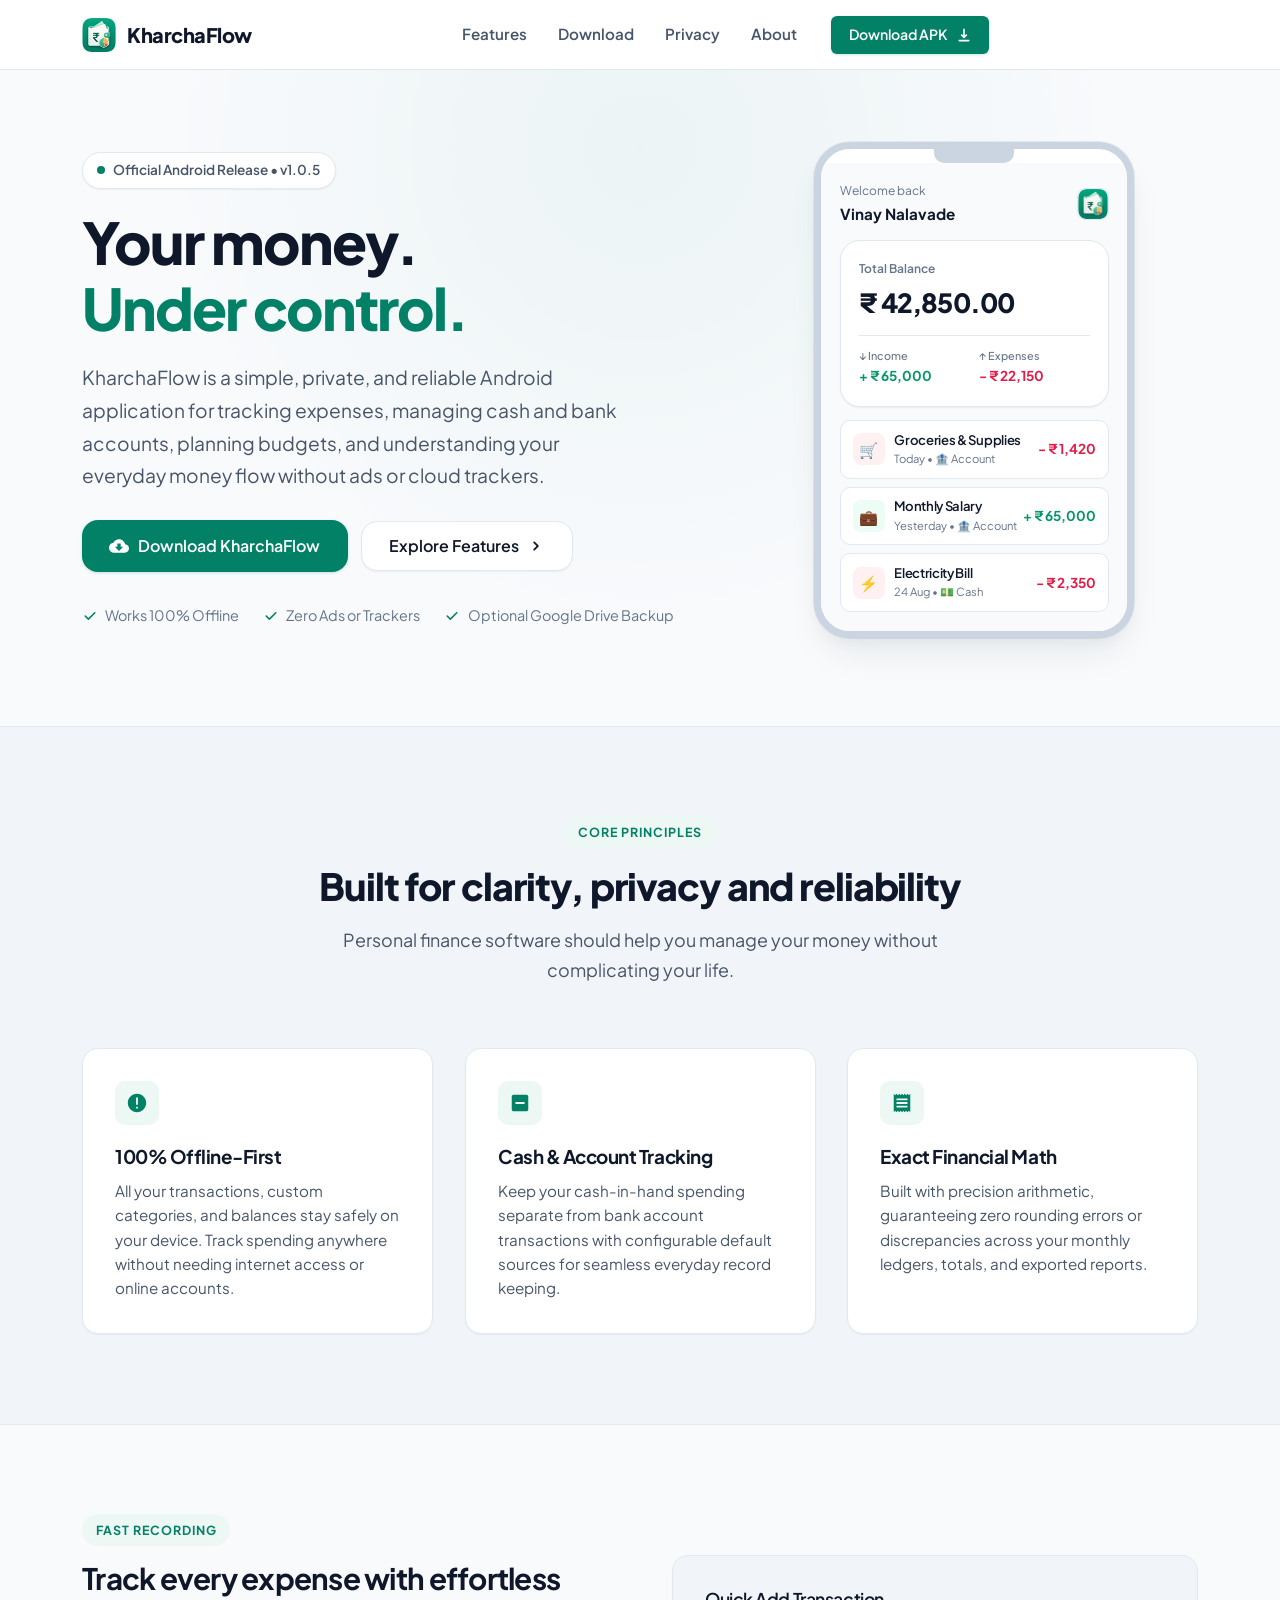
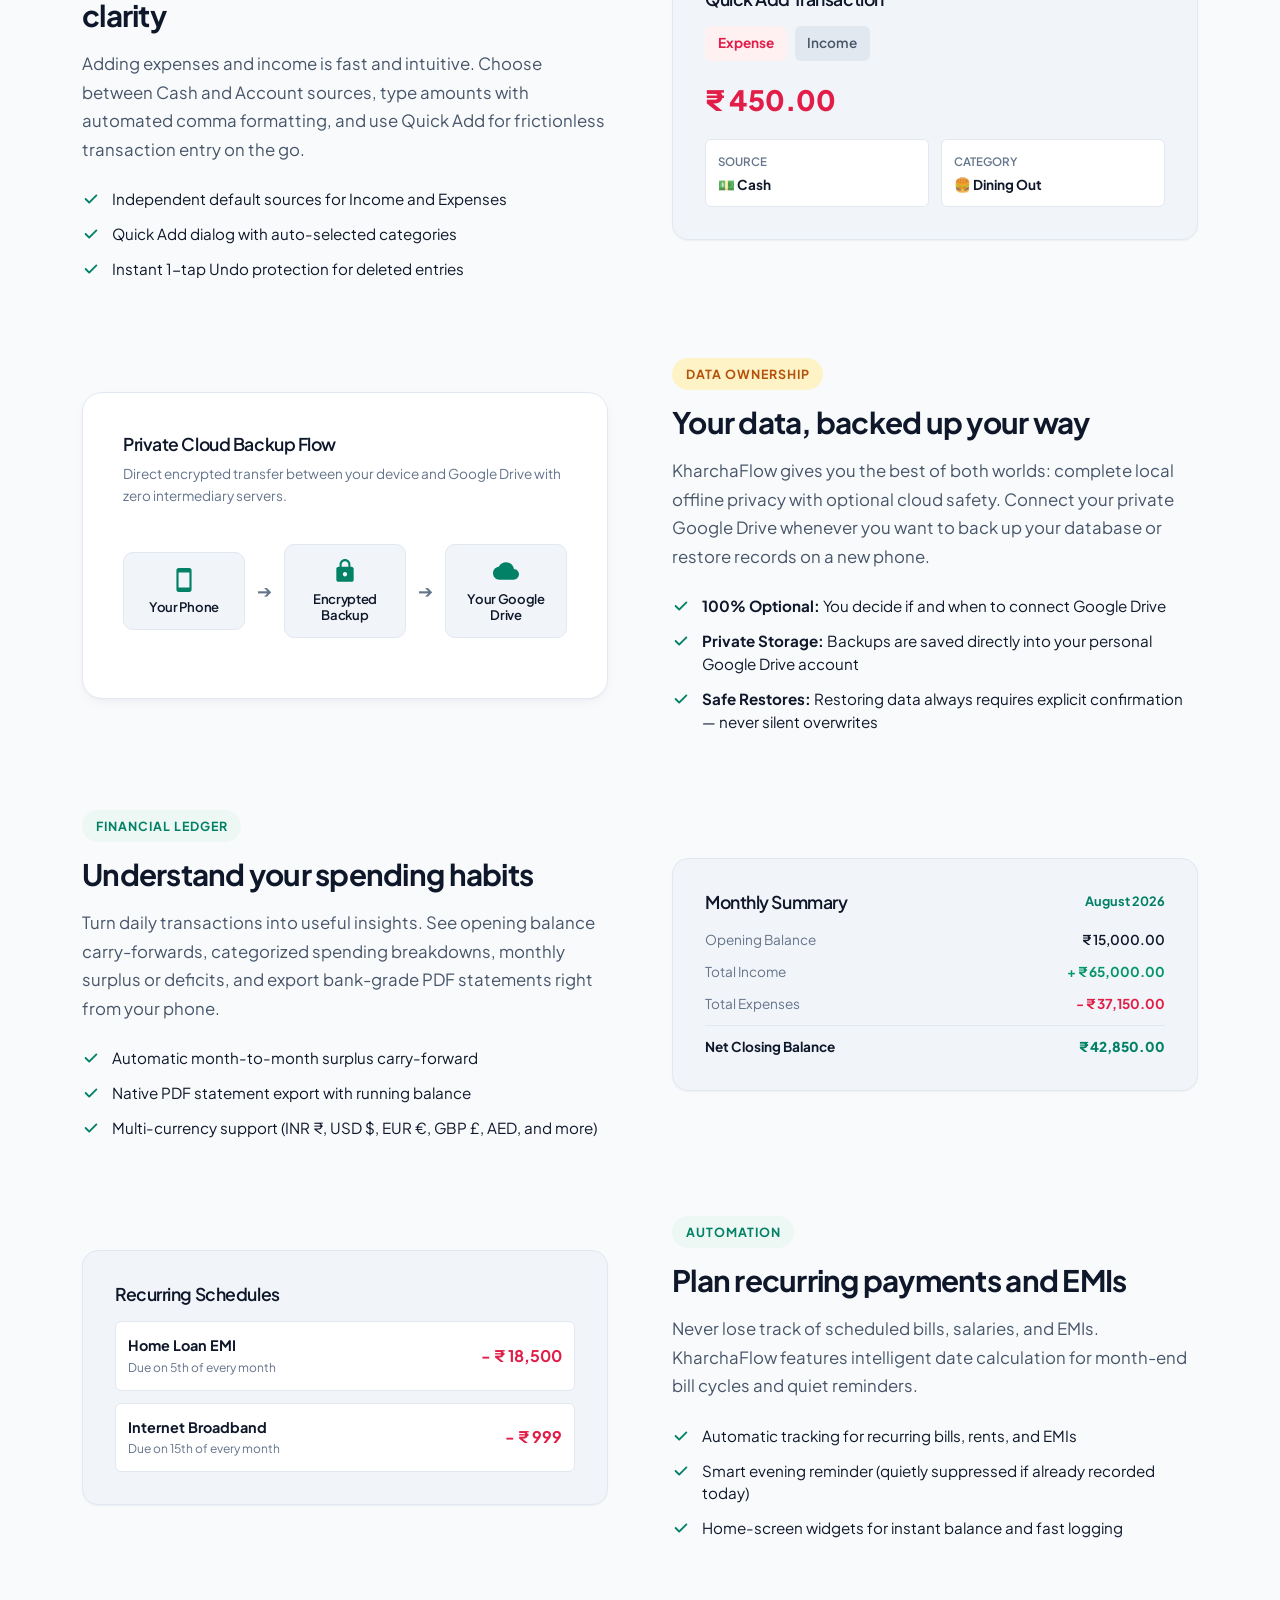
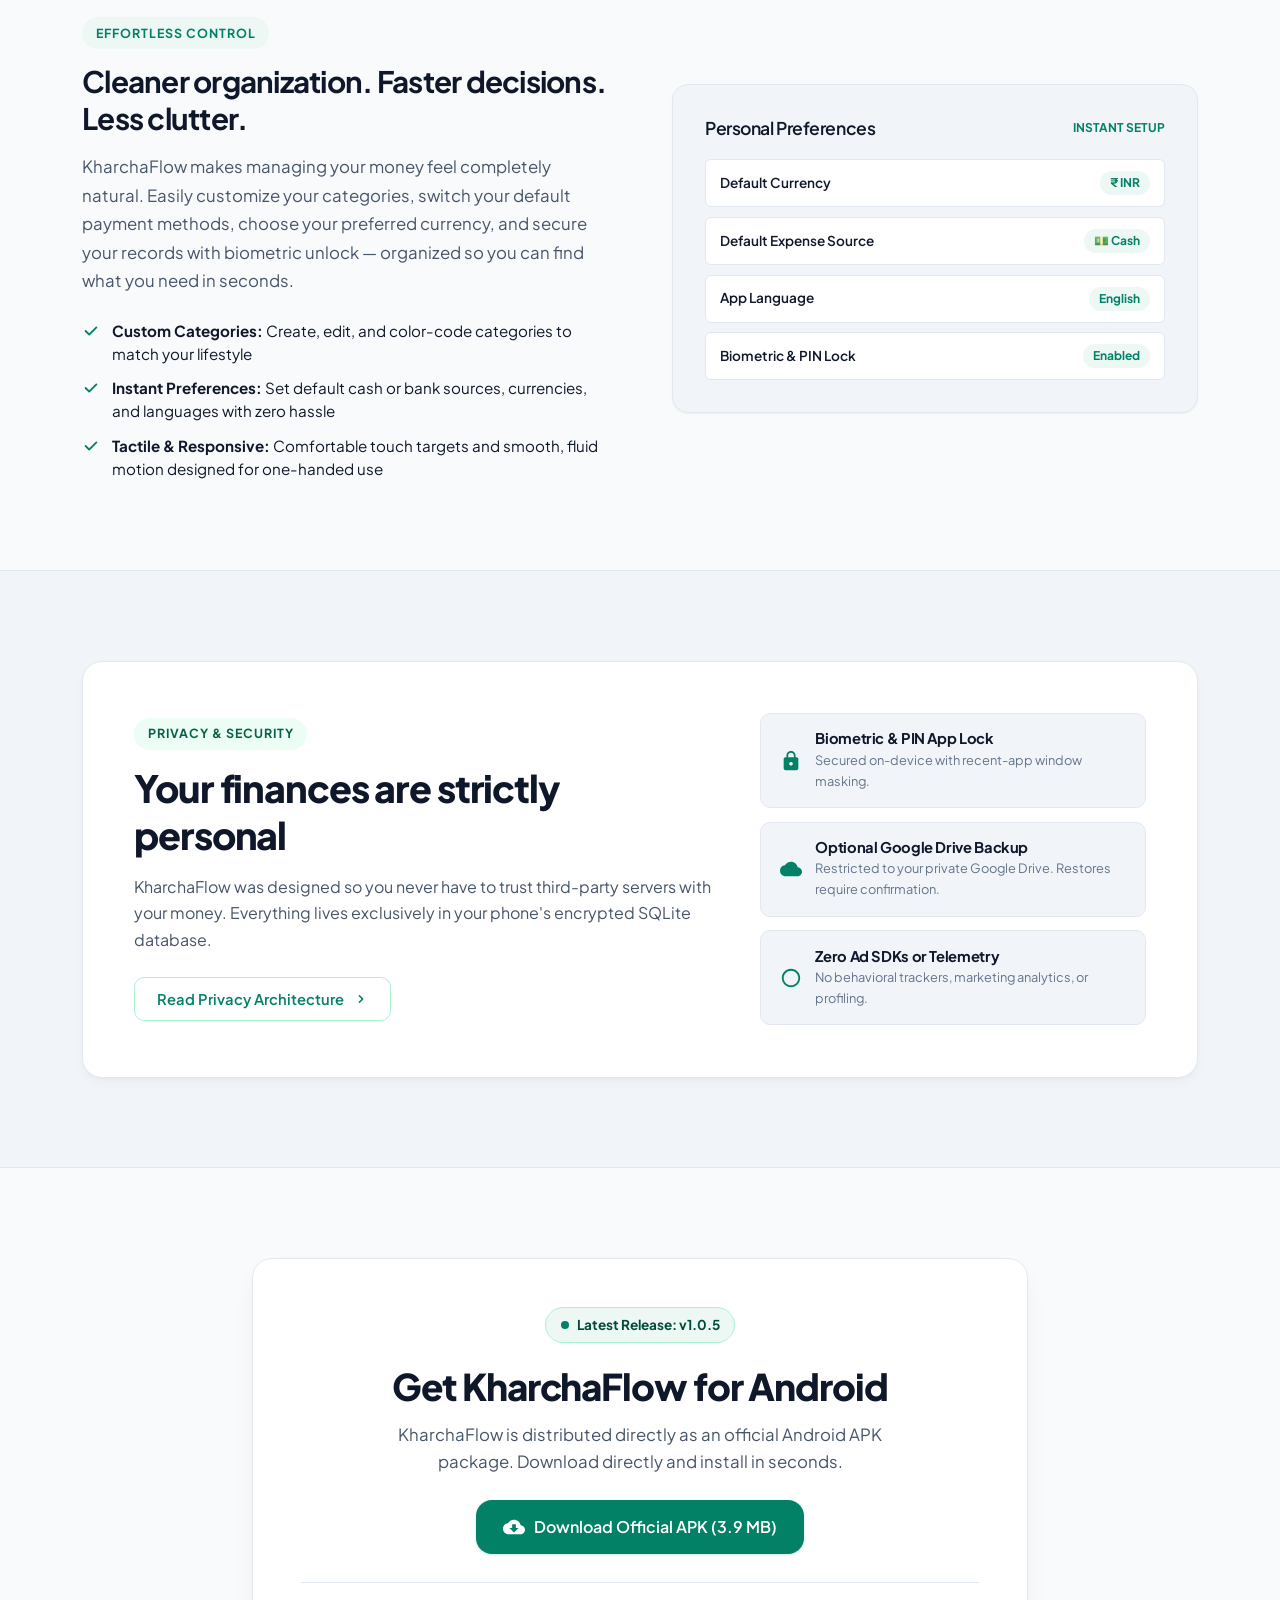
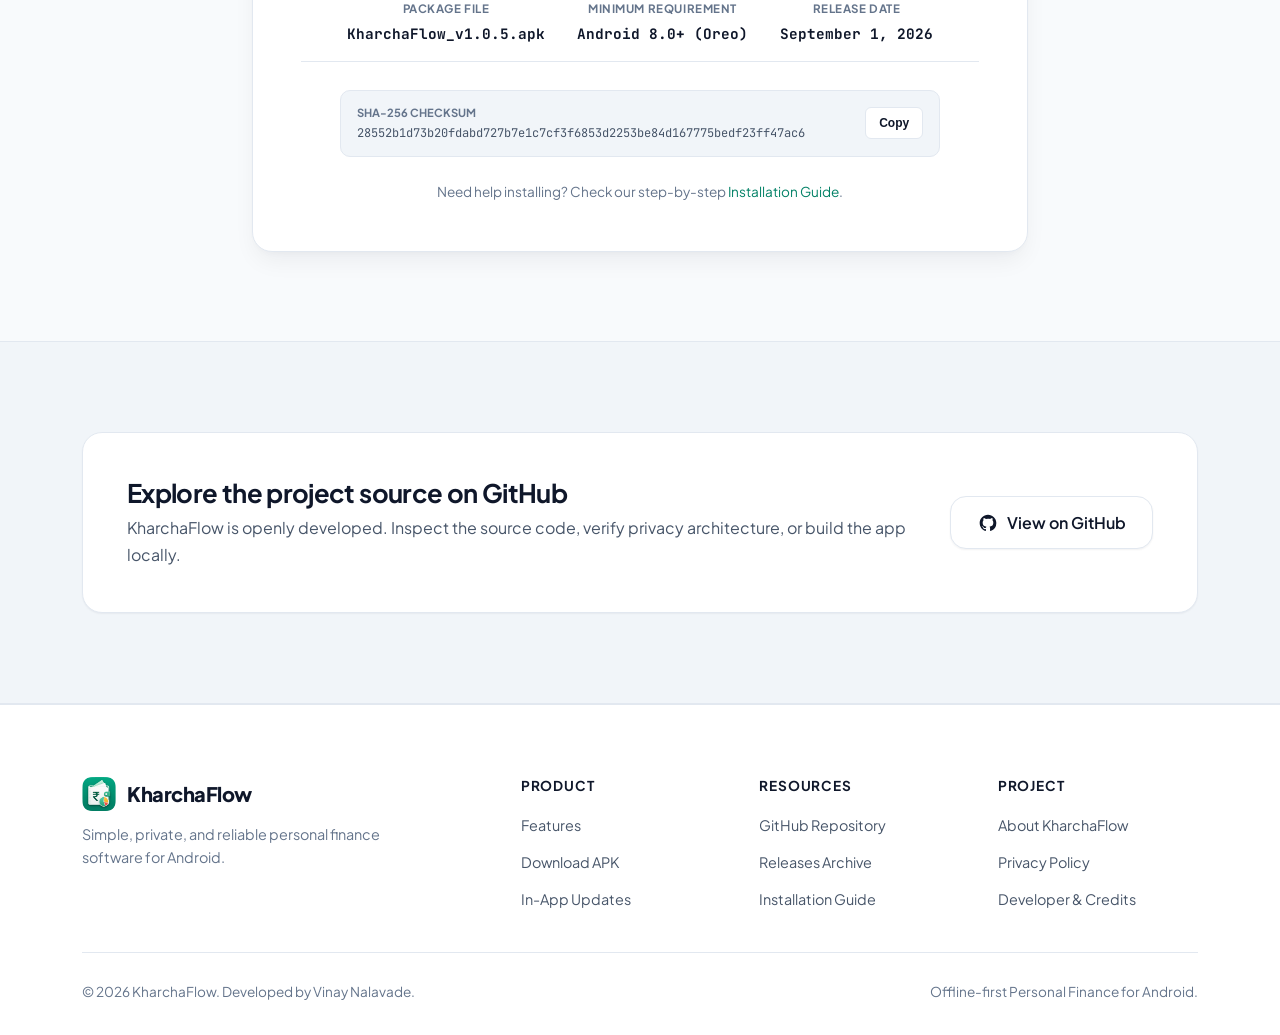
==== website/index.html @ 4844fce8 "Refine website brand colors and navbar" ====
<!DOCTYPE html>
<html lang="en">
<head>
  <meta charset="UTF-8">
  <meta name="viewport" content="width=device-width, initial-scale=1.0">
  <title>KharchaFlow — Simple, Private Personal Finance for Android</title>
  <meta name="description" content="KharchaFlow is a private, reliable Android personal finance app for tracking expenses, managing cash and bank accounts, scheduling EMIs, and keeping your money organized.">
  <meta name="keywords" content="KharchaFlow, Android expense tracker, offline personal finance, money manager, budgeting app, offline finance, private expense manager, Google Drive backup">
  <meta name="author" content="Vinay Nalavade">

  <!-- Open Graph / Facebook -->
  <meta property="og:type" content="website">
  <meta property="og:url" content="https://vinaynalavade.github.io/KharchaFlow/">
  <meta property="og:title" content="KharchaFlow — Simple, Private Personal Finance for Android">
  <meta property="og:description" content="Track expenses, manage income, and stay in control of your finances. 100% offline-first, zero ads, optional Google Drive backup.">
  <meta property="og:image" content="assets/images/logo.png">

  <!-- Twitter Card -->
  <meta name="twitter:card" content="summary">
  <meta name="twitter:title" content="KharchaFlow — Simple, Private Personal Finance for Android">
  <meta name="twitter:description" content="Track expenses, manage income, and stay in control of your finances. 100% offline-first, zero ads, optional Google Drive backup.">
  <meta name="twitter:image" content="assets/images/logo.png">

  <!-- Favicons -->
  <link rel="icon" type="image/png" href="assets/images/favicon.png">
  <link rel="apple-touch-icon" href="assets/images/favicon.png">
  <meta name="theme-color" content="#028166">

  <!-- Stylesheet -->
  <link rel="stylesheet" href="css/styles.css">
</head>
<body>

  <!-- Top Sticky Navigation Header -->
  <header class="header">
    <div class="container header-inner">
      <a href="index.html" class="logo" aria-label="KharchaFlow Home">
        <img src="assets/images/logo.png" alt="KharchaFlow Logo" class="logo-img" width="34" height="34">
        <span>KharchaFlow</span>
      </a>

      <nav class="nav" id="main-nav" aria-label="Primary Navigation">
        <ul class="nav-links">
          <li><a href="features.html" class="nav-link">Features</a></li>
          <li><a href="download.html" class="nav-link">Download</a></li>
          <li><a href="privacy.html" class="nav-link">Privacy</a></li>
          <li><a href="about.html" class="nav-link">About</a></li>
        </ul>
        <a href="https://github.com/vinaynalavade/KharchaFlow/releases/download/v1.0.5/KharchaFlow_v1.0.5.apk" class="btn btn-primary btn-sm dynamic-download-link" download>
          <span>Download APK</span>
          <svg viewBox="0 0 20 20" width="16" height="16" fill="currentColor"><path fill-rule="evenodd" d="M3 17a1 1 0 011-1h12a1 1 0 110 2H4a1 1 0 01-1-1zm3.293-7.707a1 1 0 011.414 0L9 10.586V3a1 1 0 112 0v7.586l1.293-1.293a1 1 0 111.414 1.414l-3 3a1 1 0 01-1.414 0l-3-3a1 1 0 010-1.414z" clip-rule="evenodd"/></svg>
        </a>
      </nav>

      <div class="header-actions">
        <button class="mobile-menu-btn" type="button" aria-expanded="false" aria-controls="main-nav" aria-label="Open navigation menu">
          <svg viewBox="0 0 24 24" width="24" height="24"><path fill="currentColor" d="M3 18h18v-2H3v2zm0-5h18v-2H3v2zm0-7v2h18V6H3z"/></svg>
        </button>
      </div>
    </div>
  </header>

  <main>
    <!-- Hero Section -->
    <section class="section section-hero">
      <div class="container">
        <div class="hero-grid">
          <div class="hero-content">
            <div class="hero-badge">
              <span class="hero-badge-dot"></span>
              <span>Official Android Release • <span class="dynamic-version">v1.0.5</span></span>
            </div>
            <h1 class="hero-title">Your money.<br><span>Under control.</span></h1>
            <p class="hero-lead">
              KharchaFlow is a simple, private, and reliable Android application for tracking expenses, managing cash and bank accounts, planning budgets, and understanding your everyday money flow without ads or cloud trackers.
            </p>
            <div class="hero-cta">
              <a href="https://github.com/vinaynalavade/KharchaFlow/releases/download/v1.0.5/KharchaFlow_v1.0.5.apk" class="btn btn-primary btn-lg dynamic-download-link" download>
                <svg viewBox="0 0 24 24" width="20" height="20" fill="currentColor"><path d="M19.35 10.04C18.67 6.59 15.64 4 12 4 9.11 4 6.6 5.64 5.35 8.04 2.34 8.36 0 10.91 0 14c0 3.31 2.69 6 6 6h13c2.76 0 5-2.24 5-5 0-2.64-2.05-4.78-4.65-4.96zM17 13l-5 5-5-5h3V9h4v4h3z"/></svg>
                <span>Download KharchaFlow</span>
              </a>
              <a href="features.html" class="btn btn-secondary btn-lg">
                <span>Explore Features</span>
                <svg viewBox="0 0 20 20" width="18" height="18" fill="currentColor"><path fill-rule="evenodd" d="M7.293 14.707a1 1 0 010-1.414L10.586 10 7.293 6.707a1 1 0 011.414-1.414l4 4a1 1 0 010 1.414l-4 4a1 1 0 01-1.414 0z" clip-rule="evenodd"/></svg>
              </a>
            </div>
            <ul class="hero-trust-list">
              <li class="hero-trust-item">
                <svg viewBox="0 0 20 20"><path fill-rule="evenodd" d="M16.707 5.293a1 1 0 010 1.414l-8 8a1 1 0 01-1.414 0l-4-4a1 1 0 011.414-1.414L8 12.586l7.293-7.293a1 1 0 011.414 0z" clip-rule="evenodd"/></svg>
                <span>Works 100% Offline</span>
              </li>
              <li class="hero-trust-item">
                <svg viewBox="0 0 20 20"><path fill-rule="evenodd" d="M16.707 5.293a1 1 0 010 1.414l-8 8a1 1 0 01-1.414 0l-4-4a1 1 0 011.414-1.414L8 12.586l7.293-7.293a1 1 0 011.414 0z" clip-rule="evenodd"/></svg>
                <span>Zero Ads or Trackers</span>
              </li>
              <li class="hero-trust-item">
                <svg viewBox="0 0 20 20"><path fill-rule="evenodd" d="M16.707 5.293a1 1 0 010 1.414l-8 8a1 1 0 01-1.414 0l-4-4a1 1 0 011.414-1.414L8 12.586l7.293-7.293a1 1 0 011.414 0z" clip-rule="evenodd"/></svg>
                <span>Optional Google Drive Backup</span>
              </li>
            </ul>
          </div>

          <!-- Product Showcase / UI Mockup (Authentic to Android App) -->
          <div class="hero-visual">
            <div class="phone-mockup" aria-label="KharchaFlow Android App Preview">
              <div class="phone-notch"></div>
              <div class="phone-screen">
                <div class="mockup-appbar">
                  <div>
                    <div class="mockup-greeting">Welcome back</div>
                    <div class="mockup-user">Vinay Nalavade</div>
                  </div>
                  <!-- Official Logo in app bar -->
                  <div class="mockup-logo-badge">
                    <img src="assets/images/logo.png" alt="KharchaFlow App Logo" class="mockup-logo-img" width="32" height="32">
                  </div>
                </div>

                <!-- Hero Balance Card (Matching Android BalanceHeroCard) -->
                <div class="mockup-balance-card">
                  <div class="mockup-balance-label">Total Balance</div>
                  <div class="mockup-balance-amount">₹ 42,850.00</div>
                  <div class="mockup-flow-row">
                    <div class="mockup-flow-stat">
                      <span class="mockup-flow-label">↓ Income</span>
                      <span class="mockup-flow-val income">+ ₹ 65,000</span>
                    </div>
                    <div class="mockup-flow-stat">
                      <span class="mockup-flow-label">↑ Expenses</span>
                      <span class="mockup-flow-val expense">- ₹ 22,150</span>
                    </div>
                  </div>
                </div>

                <!-- Recent Transactions (Matching Android TransactionItem) -->
                <div class="mockup-tx-list">
                  <div class="mockup-tx-item">
                    <div class="mockup-tx-left">
                      <div class="mockup-tx-icon" style="background: var(--expense-bg); color: var(--expense);">🛒</div>
                      <div class="mockup-tx-info">
                        <h5>Groceries & Supplies</h5>
                        <p>Today • 🏦 Account</p>
                      </div>
                    </div>
                    <div class="mockup-tx-amount expense">- ₹ 1,420</div>
                  </div>

                  <div class="mockup-tx-item">
                    <div class="mockup-tx-left">
                      <div class="mockup-tx-icon" style="background: var(--income-bg); color: var(--income);">💼</div>
                      <div class="mockup-tx-info">
                        <h5>Monthly Salary</h5>
                        <p>Yesterday • 🏦 Account</p>
                      </div>
                    </div>
                    <div class="mockup-tx-amount income">+ ₹ 65,000</div>
                  </div>

                  <div class="mockup-tx-item">
                    <div class="mockup-tx-left">
                      <div class="mockup-tx-icon" style="background: var(--expense-bg); color: var(--expense);">⚡</div>
                      <div class="mockup-tx-info">
                        <h5>Electricity Bill</h5>
                        <p>24 Aug • 💵 Cash</p>
                      </div>
                    </div>
                    <div class="mockup-tx-amount expense">- ₹ 2,350</div>
                  </div>
                </div>
              </div>
            </div>
          </div>
        </div>
      </div>
    </section>

    <!-- Core Pillars / Why KharchaFlow -->
    <section class="section section-muted">
      <div class="container">
        <div class="section-header">
          <span class="section-tag">Core Principles</span>
          <h2 class="section-title">Built for clarity, privacy and reliability</h2>
          <p class="section-desc">Personal finance software should help you manage your money without complicating your life.</p>
        </div>

        <div class="grid-3">
          <div class="card">
            <div class="card-icon">
              <svg viewBox="0 0 24 24"><path d="M12 2C6.48 2 2 6.48 2 12s4.48 10 10 10 10-4.48 10-10S17.52 2 12 2zm-1 14h2v2h-2v-2zm0-10h2v8h-2V6z"/></svg>
            </div>
            <h3 class="card-title">100% Offline-First</h3>
            <p class="card-desc">All your transactions, custom categories, and balances stay safely on your device. Track spending anywhere without needing internet access or online accounts.</p>
          </div>

          <div class="card">
            <div class="card-icon">
              <svg viewBox="0 0 24 24"><path d="M19 3H5c-1.1 0-2 .9-2 2v14c0 1.1.9 2 2 2h14c1.1 0 2-.9 2-2V5c0-1.1-.9-2-2-2zm-2 10H7v-2h10v2z"/></svg>
            </div>
            <h3 class="card-title">Cash & Account Tracking</h3>
            <p class="card-desc">Keep your cash-in-hand spending separate from bank account transactions with configurable default sources for seamless everyday record keeping.</p>
          </div>

          <div class="card">
            <div class="card-icon">
              <svg viewBox="0 0 24 24"><path d="M18 17H6v-2h12v2zm0-4H6v-2h12v2zm0-4H6V7h12v2zM3 22l1.5-1.5L6 22l1.5-1.5L9 22l1.5-1.5L12 22l1.5-1.5L15 22l1.5-1.5L18 22l1.5-1.5L21 22V2l-1.5 1.5L18 2l-1.5 1.5L15 2l-1.5 1.5L12 2l-1.5 1.5L9 2 7.5 3.5 6 2 4.5 3.5 3 2v20z"/></svg>
            </div>
            <h3 class="card-title">Exact Financial Math</h3>
            <p class="card-desc">Built with precision arithmetic, guaranteeing zero rounding errors or discrepancies across your monthly ledgers, totals, and exported reports.</p>
          </div>
        </div>
      </div>
    </section>

    <!-- Product Feature Stories -->
    <section class="section">
      <div class="container">
        <!-- Story 1 -->
        <div class="feature-story">
          <div class="feature-story-content">
            <span class="section-tag">Fast Recording</span>
            <h3>Track every expense with effortless clarity</h3>
            <p>
              Adding expenses and income is fast and intuitive. Choose between Cash and Account sources, type amounts with automated comma formatting, and use Quick Add for frictionless transaction entry on the go.
            </p>
            <ul class="feature-checklist">
              <li>
                <svg viewBox="0 0 20 20"><path fill-rule="evenodd" d="M16.707 5.293a1 1 0 010 1.414l-8 8a1 1 0 01-1.414 0l-4-4a1 1 0 011.414-1.414L8 12.586l7.293-7.293a1 1 0 011.414 0z" clip-rule="evenodd"/></svg>
                <span>Independent default sources for Income and Expenses</span>
              </li>
              <li>
                <svg viewBox="0 0 20 20"><path fill-rule="evenodd" d="M16.707 5.293a1 1 0 010 1.414l-8 8a1 1 0 01-1.414 0l-4-4a1 1 0 011.414-1.414L8 12.586l7.293-7.293a1 1 0 011.414 0z" clip-rule="evenodd"/></svg>
                <span>Quick Add dialog with auto-selected categories</span>
              </li>
              <li>
                <svg viewBox="0 0 20 20"><path fill-rule="evenodd" d="M16.707 5.293a1 1 0 010 1.414l-8 8a1 1 0 01-1.414 0l-4-4a1 1 0 011.414-1.414L8 12.586l7.293-7.293a1 1 0 011.414 0z" clip-rule="evenodd"/></svg>
                <span>Instant 1-tap Undo protection for deleted entries</span>
              </li>
            </ul>
          </div>
          <div class="feature-story-visual">
            <div class="card" style="background: var(--bg-surface-elevated);">
              <h4 style="margin-bottom: 1rem; color: var(--text-primary);">Quick Add Transaction</h4>
              <div style="display: flex; gap: 0.5rem; margin-bottom: 1rem;">
                <span style="background: var(--expense-bg); color: var(--expense); padding: 0.4rem 0.8rem; border-radius: var(--radius-xs); font-weight: 700; font-size: 0.85rem;">Expense</span>
                <span style="background: var(--bg-surface-subtle); color: var(--text-secondary); padding: 0.4rem 0.8rem; border-radius: var(--radius-xs); font-weight: 600; font-size: 0.85rem;">Income</span>
              </div>
              <div style="font-family: var(--font-sans); font-size: 1.75rem; font-weight: 800; color: var(--expense); margin-bottom: 1rem;">₹ 450.00</div>
              <div style="display: grid; grid-template-columns: 1fr 1fr; gap: 0.75rem; font-size: 0.85rem;">
                <div style="background: var(--bg-surface); padding: 0.6rem 0.75rem; border-radius: var(--radius-xs); border: 1px solid var(--border-subtle);">
                  <span style="color: var(--text-muted); font-size: 0.72rem; text-transform: uppercase; font-weight: 600;">Source</span>
                  <div style="font-weight: 700; color: var(--text-primary); margin-top: 2px;">💵 Cash</div>
                </div>
                <div style="background: var(--bg-surface); padding: 0.6rem 0.75rem; border-radius: var(--radius-xs); border: 1px solid var(--border-subtle);">
                  <span style="color: var(--text-muted); font-size: 0.72rem; text-transform: uppercase; font-weight: 600;">Category</span>
                  <div style="font-weight: 700; color: var(--text-primary); margin-top: 2px;">🍔 Dining Out</div>
                </div>
              </div>
            </div>
          </div>
        </div>

        <!-- Story 2: Google Drive Backup -->
        <div class="feature-story reversed">
          <div class="feature-story-content">
            <span class="section-tag gold">Data Ownership</span>
            <h3>Your data, backed up your way</h3>
            <p>
              KharchaFlow gives you the best of both worlds: complete local offline privacy with optional cloud safety. Connect your private Google Drive whenever you want to back up your database or restore records on a new phone.
            </p>
            <ul class="feature-checklist">
              <li>
                <svg viewBox="0 0 20 20"><path fill-rule="evenodd" d="M16.707 5.293a1 1 0 010 1.414l-8 8a1 1 0 01-1.414 0l-4-4a1 1 0 011.414-1.414L8 12.586l7.293-7.293a1 1 0 011.414 0z" clip-rule="evenodd"/></svg>
                <span><strong>100% Optional:</strong> You decide if and when to connect Google Drive</span>
              </li>
              <li>
                <svg viewBox="0 0 20 20"><path fill-rule="evenodd" d="M16.707 5.293a1 1 0 010 1.414l-8 8a1 1 0 01-1.414 0l-4-4a1 1 0 011.414-1.414L8 12.586l7.293-7.293a1 1 0 011.414 0z" clip-rule="evenodd"/></svg>
                <span><strong>Private Storage:</strong> Backups are saved directly into your personal Google Drive account</span>
              </li>
              <li>
                <svg viewBox="0 0 20 20"><path fill-rule="evenodd" d="M16.707 5.293a1 1 0 010 1.414l-8 8a1 1 0 01-1.414 0l-4-4a1 1 0 011.414-1.414L8 12.586l7.293-7.293a1 1 0 011.414 0z" clip-rule="evenodd"/></svg>
                <span><strong>Safe Restores:</strong> Restoring data always requires explicit confirmation — never silent overwrites</span>
              </li>
            </ul>
          </div>
          <div class="feature-story-visual">
            <div class="gdrive-visual-card">
              <h4 style="margin-bottom: 0.5rem; color: var(--text-primary);">Private Cloud Backup Flow</h4>
              <p style="font-size: 0.85rem; color: var(--text-muted); margin-bottom: 1rem;">Direct encrypted transfer between your device and Google Drive with zero intermediary servers.</p>

              <div class="gdrive-flow-diagram">
                <div class="gdrive-flow-node">
                  <svg viewBox="0 0 24 24"><path d="M17 1H7c-1.1 0-2 .9-2 2v18c0 1.1.9 2 2 2h10c1.1 0 2-.9 2-2V3c0-1.1-.9-2-2-2zm0 18H7V5h10v14z"/></svg>
                  <h5>Your Phone</h5>
                </div>
                <div class="gdrive-flow-arrow">➔</div>
                <div class="gdrive-flow-node">
                  <svg viewBox="0 0 24 24"><path d="M18 8h-1V6c0-2.76-2.24-5-5-5S7 3.24 7 6v2H6c-1.1 0-2 .9-2 2v10c0 1.1.9 2 2 2h12c1.1 0 2-.9 2-2V10c0-1.1-.9-2-2-2zm-6 9c-1.1 0-2-.9-2-2s.9-2 2-2 2 .9 2 2-.9 2-2 2zm3.1-9H8.9V6c0-1.71 1.39-3.1 3.1-3.1 1.71 0 3.1 1.39 3.1 3.1v2z"/></svg>
                  <h5>Encrypted Backup</h5>
                </div>
                <div class="gdrive-flow-arrow">➔</div>
                <div class="gdrive-flow-node">
                  <svg viewBox="0 0 24 24"><path d="M19.35 10.04C18.67 6.59 15.64 4 12 4 9.11 4 6.6 5.64 5.35 8.04 2.34 8.36 0 10.91 0 14c0 3.31 2.69 6 6 6h13c2.76 0 5-2.24 5-5 0-2.64-2.05-4.78-4.65-4.96z"/></svg>
                  <h5>Your Google Drive</h5>
                </div>
              </div>
            </div>
          </div>
        </div>

        <!-- Story 3: Financial Ledger -->
        <div class="feature-story">
          <div class="feature-story-content">
            <span class="section-tag">Financial Ledger</span>
            <h3>Understand your spending habits</h3>
            <p>
              Turn daily transactions into useful insights. See opening balance carry-forwards, categorized spending breakdowns, monthly surplus or deficits, and export bank-grade PDF statements right from your phone.
            </p>
            <ul class="feature-checklist">
              <li>
                <svg viewBox="0 0 20 20"><path fill-rule="evenodd" d="M16.707 5.293a1 1 0 010 1.414l-8 8a1 1 0 01-1.414 0l-4-4a1 1 0 011.414-1.414L8 12.586l7.293-7.293a1 1 0 011.414 0z" clip-rule="evenodd"/></svg>
                <span>Automatic month-to-month surplus carry-forward</span>
              </li>
              <li>
                <svg viewBox="0 0 20 20"><path fill-rule="evenodd" d="M16.707 5.293a1 1 0 010 1.414l-8 8a1 1 0 01-1.414 0l-4-4a1 1 0 011.414-1.414L8 12.586l7.293-7.293a1 1 0 011.414 0z" clip-rule="evenodd"/></svg>
                <span>Native PDF statement export with running balance</span>
              </li>
              <li>
                <svg viewBox="0 0 20 20"><path fill-rule="evenodd" d="M16.707 5.293a1 1 0 010 1.414l-8 8a1 1 0 01-1.414 0l-4-4a1 1 0 011.414-1.414L8 12.586l7.293-7.293a1 1 0 011.414 0z" clip-rule="evenodd"/></svg>
                <span>Multi-currency support (INR ₹, USD $, EUR €, GBP £, AED, and more)</span>
              </li>
            </ul>
          </div>
          <div class="feature-story-visual">
            <div class="card" style="background: var(--bg-surface-elevated);">
              <div style="display: flex; justify-content: space-between; align-items: center; margin-bottom: 1rem;">
                <h4 style="color: var(--text-primary);">Monthly Summary</h4>
                <span style="font-size: 0.8rem; font-weight: 700; color: var(--primary);">August 2026</span>
              </div>
              <div style="display: flex; flex-direction: column; gap: 0.6rem; font-size: 0.85rem;">
                <div style="display: flex; justify-content: space-between;">
                  <span style="color: var(--text-muted);">Opening Balance</span>
                  <span style="font-family: var(--font-sans); font-weight: 600;">₹ 15,000.00</span>
                </div>
                <div style="display: flex; justify-content: space-between;">
                  <span style="color: var(--text-muted);">Total Income</span>
                  <span style="font-family: var(--font-sans); font-weight: 700; color: var(--income);">+ ₹ 65,000.00</span>
                </div>
                <div style="display: flex; justify-content: space-between;">
                  <span style="color: var(--text-muted);">Total Expenses</span>
                  <span style="font-family: var(--font-sans); font-weight: 700; color: var(--expense);">- ₹ 37,150.00</span>
                </div>
                <div style="border-top: 1px solid var(--border-subtle); padding-top: 0.6rem; display: flex; justify-content: space-between;">
                  <span style="font-weight: 700; color: var(--text-primary);">Net Closing Balance</span>
                  <span style="font-family: var(--font-sans); font-weight: 800; color: var(--primary);">₹ 42,850.00</span>
                </div>
              </div>
            </div>
          </div>
        </div>

        <!-- Story 4: Recurring & Automation -->
        <div class="feature-story reversed">
          <div class="feature-story-content">
            <span class="section-tag">Automation</span>
            <h3>Plan recurring payments and EMIs</h3>
            <p>
              Never lose track of scheduled bills, salaries, and EMIs. KharchaFlow features intelligent date calculation for month-end bill cycles and quiet reminders.
            </p>
            <ul class="feature-checklist">
              <li>
                <svg viewBox="0 0 20 20"><path fill-rule="evenodd" d="M16.707 5.293a1 1 0 010 1.414l-8 8a1 1 0 01-1.414 0l-4-4a1 1 0 011.414-1.414L8 12.586l7.293-7.293a1 1 0 011.414 0z" clip-rule="evenodd"/></svg>
                <span>Automatic tracking for recurring bills, rents, and EMIs</span>
              </li>
              <li>
                <svg viewBox="0 0 20 20"><path fill-rule="evenodd" d="M16.707 5.293a1 1 0 010 1.414l-8 8a1 1 0 01-1.414 0l-4-4a1 1 0 011.414-1.414L8 12.586l7.293-7.293a1 1 0 011.414 0z" clip-rule="evenodd"/></svg>
                <span>Smart evening reminder (quietly suppressed if already recorded today)</span>
              </li>
              <li>
                <svg viewBox="0 0 20 20"><path fill-rule="evenodd" d="M16.707 5.293a1 1 0 010 1.414l-8 8a1 1 0 01-1.414 0l-4-4a1 1 0 011.414-1.414L8 12.586l7.293-7.293a1 1 0 011.414 0z" clip-rule="evenodd"/></svg>
                <span>Home-screen widgets for instant balance and fast logging</span>
              </li>
            </ul>
          </div>
          <div class="feature-story-visual">
            <div class="card" style="background: var(--bg-surface-elevated);">
              <h4 style="margin-bottom: 1rem; color: var(--text-primary);">Recurring Schedules</h4>
              <div style="display: flex; flex-direction: column; gap: 0.75rem;">
                <div style="display: flex; justify-content: space-between; align-items: center; background: var(--bg-surface); padding: 0.75rem; border-radius: var(--radius-xs); border: 1px solid var(--border-subtle);">
                  <div>
                    <div style="font-weight: 700; font-size: 0.9rem;">Home Loan EMI</div>
                    <div style="font-size: 0.75rem; color: var(--text-muted);">Due on 5th of every month</div>
                  </div>
                  <div style="font-family: var(--font-sans); font-weight: 700; color: var(--expense);">- ₹ 18,500</div>
                </div>
                <div style="display: flex; justify-content: space-between; align-items: center; background: var(--bg-surface); padding: 0.75rem; border-radius: var(--radius-xs); border: 1px solid var(--border-subtle);">
                  <div>
                    <div style="font-weight: 700; font-size: 0.9rem;">Internet Broadband</div>
                    <div style="font-size: 0.75rem; color: var(--text-muted);">Due on 15th of every month</div>
                  </div>
                  <div style="font-family: var(--font-sans); font-weight: 700; color: var(--expense);">- ₹ 999</div>
                </div>
              </div>
            </div>
          </div>
        </div>

        <!-- Story 5: Personalization & Effortless Control -->
        <div class="feature-story">
          <div class="feature-story-content">
            <span class="section-tag">Effortless Control</span>
            <h3>Cleaner organization. Faster decisions. Less clutter.</h3>
            <p>
              KharchaFlow makes managing your money feel completely natural. Easily customize your categories, switch your default payment methods, choose your preferred currency, and secure your records with biometric unlock — organized so you can find what you need in seconds.
            </p>
            <ul class="feature-checklist">
              <li>
                <svg viewBox="0 0 20 20"><path fill-rule="evenodd" d="M16.707 5.293a1 1 0 010 1.414l-8 8a1 1 0 01-1.414 0l-4-4a1 1 0 011.414-1.414L8 12.586l7.293-7.293a1 1 0 011.414 0z" clip-rule="evenodd"/></svg>
                <span><strong>Custom Categories:</strong> Create, edit, and color-code categories to match your lifestyle</span>
              </li>
              <li>
                <svg viewBox="0 0 20 20"><path fill-rule="evenodd" d="M16.707 5.293a1 1 0 010 1.414l-8 8a1 1 0 01-1.414 0l-4-4a1 1 0 011.414-1.414L8 12.586l7.293-7.293a1 1 0 011.414 0z" clip-rule="evenodd"/></svg>
                <span><strong>Instant Preferences:</strong> Set default cash or bank sources, currencies, and languages with zero hassle</span>
              </li>
              <li>
                <svg viewBox="0 0 20 20"><path fill-rule="evenodd" d="M16.707 5.293a1 1 0 010 1.414l-8 8a1 1 0 01-1.414 0l-4-4a1 1 0 011.414-1.414L8 12.586l7.293-7.293a1 1 0 011.414 0z" clip-rule="evenodd"/></svg>
                <span><strong>Tactile & Responsive:</strong> Comfortable touch targets and smooth, fluid motion designed for one-handed use</span>
              </li>
            </ul>
          </div>
          <div class="feature-story-visual">
            <div class="card" style="background: var(--bg-surface-elevated);">
              <div style="display: flex; justify-content: space-between; align-items: center; margin-bottom: 1.25rem;">
                <h4 style="color: var(--text-primary);">Personal Preferences</h4>
                <span style="font-size: 0.75rem; font-weight: 700; color: var(--primary); text-transform: uppercase;">Instant Setup</span>
              </div>
              <!-- Settings Tiles Preview -->
              <div style="display: flex; flex-direction: column; gap: 0.6rem; font-size: 0.85rem;">
                <div style="display: flex; justify-content: space-between; align-items: center; background: var(--bg-surface); padding: 0.7rem 0.85rem; border-radius: var(--radius-xs); border: 1px solid var(--border-subtle);">
                  <div style="font-weight: 600;">Default Currency</div>
                  <span style="background: var(--primary-light); color: var(--primary); font-weight: 700; padding: 2px 10px; border-radius: 999px; font-size: 0.75rem;">₹ INR</span>
                </div>
                <div style="display: flex; justify-content: space-between; align-items: center; background: var(--bg-surface); padding: 0.7rem 0.85rem; border-radius: var(--radius-xs); border: 1px solid var(--border-subtle);">
                  <div style="font-weight: 600;">Default Expense Source</div>
                  <span style="background: var(--primary-light); color: var(--primary); font-weight: 700; padding: 2px 10px; border-radius: 999px; font-size: 0.75rem;">💵 Cash</span>
                </div>
                <div style="display: flex; justify-content: space-between; align-items: center; background: var(--bg-surface); padding: 0.7rem 0.85rem; border-radius: var(--radius-xs); border: 1px solid var(--border-subtle);">
                  <div style="font-weight: 600;">App Language</div>
                  <span style="background: var(--primary-light); color: var(--primary); font-weight: 700; padding: 2px 10px; border-radius: 999px; font-size: 0.75rem;">English</span>
                </div>
                <div style="display: flex; justify-content: space-between; align-items: center; background: var(--bg-surface); padding: 0.7rem 0.85rem; border-radius: var(--radius-xs); border: 1px solid var(--border-subtle);">
                  <div style="font-weight: 600;">Biometric & PIN Lock</div>
                  <span style="background: var(--primary-light); color: var(--primary); font-weight: 700; padding: 2px 10px; border-radius: 999px; font-size: 0.75rem;">Enabled</span>
                </div>
              </div>
            </div>
          </div>
        </div>
      </div>
    </section>

    <!-- Privacy Banner -->
    <section class="section section-muted">
      <div class="container">
        <div class="privacy-banner">
          <div class="privacy-banner-grid">
            <div>
              <span class="section-tag" style="background: var(--income-bg); color: var(--income-text);">Privacy & Security</span>
              <h2 style="margin-bottom: 1rem;">Your finances are strictly personal</h2>
              <p style="margin-bottom: 1.5rem;">
                KharchaFlow was designed so you never have to trust third-party servers with your money. Everything lives exclusively in your phone's encrypted SQLite database.
              </p>
              <a href="privacy.html" class="btn btn-outline">
                <span>Read Privacy Architecture</span>
                <svg viewBox="0 0 20 20" width="16" height="16" fill="currentColor"><path fill-rule="evenodd" d="M7.293 14.707a1 1 0 010-1.414L10.586 10 7.293 6.707a1 1 0 011.414-1.414l4 4a1 1 0 010 1.414l-4 4a1 1 0 01-1.414 0z" clip-rule="evenodd"/></svg>
              </a>
            </div>

            <div class="privacy-pills">
              <div class="privacy-pill">
                <svg viewBox="0 0 24 24"><path d="M18 8h-1V6c0-2.76-2.24-5-5-5S7 3.24 7 6v2H6c-1.1 0-2 .9-2 2v10c0 1.1.9 2 2 2h12c1.1 0 2-.9 2-2V10c0-1.1-.9-2-2-2zm-6 9c-1.1 0-2-.9-2-2s.9-2 2-2 2 .9 2 2-.9 2-2 2zm3.1-9H8.9V6c0-1.71 1.39-3.1 3.1-3.1 1.71 0 3.1 1.39 3.1 3.1v2z"/></svg>
                <div class="privacy-pill-text">
                  <h5>Biometric & PIN App Lock</h5>
                  <p>Secured on-device with recent-app window masking.</p>
                </div>
              </div>

              <div class="privacy-pill">
                <svg viewBox="0 0 24 24"><path d="M19.35 10.04C18.67 6.59 15.64 4 12 4 9.11 4 6.6 5.64 5.35 8.04 2.34 8.36 0 10.91 0 14c0 3.31 2.69 6 6 6h13c2.76 0 5-2.24 5-5 0-2.64-2.05-4.78-4.65-4.96z"/></svg>
                <div class="privacy-pill-text">
                  <h5>Optional Google Drive Backup</h5>
                  <p>Restricted to your private Google Drive. Restores require confirmation.</p>
                </div>
              </div>

              <div class="privacy-pill">
                <svg viewBox="0 0 24 24"><path d="M12 2C6.48 2 2 6.48 2 12s4.48 10 10 10 10-4.48 10-10S17.52 2 12 2zm0 18c-4.41 0-8-3.59-8-8s3.59-8 8-8 8 3.59 8 8-3.59 8-8 8z"/></svg>
                <div class="privacy-pill-text">
                  <h5>Zero Ad SDKs or Telemetry</h5>
                  <p>No behavioral trackers, marketing analytics, or profiling.</p>
                </div>
              </div>
            </div>
          </div>
        </div>
      </div>
    </section>

    <!-- Download Callout Section -->
    <section class="section" id="download">
      <div class="container container-narrow">
        <div class="download-card">
          <span class="download-version-badge">
            <span class="hero-badge-dot"></span>
            <span>Latest Release: <strong class="dynamic-version">v1.0.5</strong></span>
          </span>

          <h2 style="font-size: clamp(1.85rem, 4vw, 2.3rem); margin-bottom: 0.75rem;">Get KharchaFlow for Android</h2>
          <p style="font-size: clamp(0.95rem, 1.8vw, 1.05rem); color: var(--text-secondary); max-width: 540px; margin: 0 auto 1.5rem;">
            KharchaFlow is distributed directly as an official Android APK package. Download directly and install in seconds.
          </p>

          <div>
            <a href="https://github.com/vinaynalavade/KharchaFlow/releases/download/v1.0.5/KharchaFlow_v1.0.5.apk" class="btn btn-primary btn-lg dynamic-download-link" download>
              <svg viewBox="0 0 24 24" width="22" height="22" fill="currentColor"><path d="M19.35 10.04C18.67 6.59 15.64 4 12 4 9.11 4 6.6 5.64 5.35 8.04 2.34 8.36 0 10.91 0 14c0 3.31 2.69 6 6 6h13c2.76 0 5-2.24 5-5 0-2.64-2.05-4.78-4.65-4.96zM17 13l-5 5-5-5h3V9h4v4h3z"/></svg>
              <span>Download Official APK (<span class="dynamic-apk-size">3.9 MB</span>)</span>
            </a>
          </div>

          <div class="download-meta">
            <div class="download-meta-item">
              <span class="download-meta-label">Package File</span>
              <span class="download-meta-val dynamic-filename">KharchaFlow_v1.0.5.apk</span>
            </div>
            <div class="download-meta-item">
              <span class="download-meta-label">Minimum Requirement</span>
              <span class="download-meta-val">Android 8.0+ (Oreo)</span>
            </div>
            <div class="download-meta-item">
              <span class="download-meta-label">Release Date</span>
              <span class="download-meta-val dynamic-release-date">September 1, 2026</span>
            </div>
          </div>

          <div class="checksum-box">
            <div>
              <div style="font-size: 0.7rem; text-transform: uppercase; color: var(--text-muted); font-weight: 700; margin-bottom: 2px;">SHA-256 Checksum</div>
              <div class="checksum-code dynamic-sha256" id="apk-sha256">28552b1d73b20fdabd727b7e1c7cf3f6853d2253be84d167775bedf23ff47ac6</div>
            </div>
            <button class="copy-btn" type="button" data-copy-target="#apk-sha256">Copy</button>
          </div>

          <p style="margin-top: 1.5rem; font-size: 0.85rem; color: var(--text-muted);">
            Need help installing? Check our step-by-step <a href="download.html">Installation Guide</a>.
          </p>
        </div>
      </div>
    </section>

    <!-- Open Source / GitHub Section -->
    <section class="section section-muted">
      <div class="container">
        <div class="github-banner">
          <div class="github-banner-content">
            <h3>Explore the project source on GitHub</h3>
            <p>KharchaFlow is openly developed. Inspect the source code, verify privacy architecture, or build the app locally.</p>
          </div>
          <a href="https://github.com/vinaynalavade/KharchaFlow" target="_blank" rel="noopener noreferrer" class="btn btn-secondary btn-lg">
            <svg viewBox="0 0 24 24" width="20" height="20" fill="currentColor"><path fill-rule="evenodd" d="M12 2C6.477 2 2 6.484 2 12.017c0 4.425 2.865 8.18 6.839 9.504.5.092.682-.217.682-.483 0-.237-.008-.868-.013-1.703-2.782.605-3.369-1.343-3.369-1.343-.454-1.158-1.11-1.466-1.11-1.466-.908-.62.069-.608.069-.608 1.003.07 1.53 1.032 1.53 1.032.892 1.53 2.341 1.088 2.91.832.092-.647.35-1.088.636-1.338-2.22-.253-4.555-1.113-4.555-4.951 0-1.093.39-1.988 1.029-2.688-.103-.253-.446-1.272.098-2.65 0 0 .84-.27 2.75 1.026A9.564 9.564 0 0112 6.844c.85.004 1.705.115 2.504.337 1.909-1.296 2.747-1.027 2.747-1.027.546 1.379.202 2.398.1 2.651.64.7 1.028 1.595 1.028 2.688 0 3.848-2.339 4.695-4.566 4.943.359.309.678.92.678 1.855 0 1.338-.012 2.419-.012 2.747 0 .268.18.58.688.482A10.019 10.019 0 0022 12.017C22 6.484 17.522 2 12 2z" clip-rule="evenodd"/></svg>
            <span>View on GitHub</span>
          </a>
        </div>
      </div>
    </section>
  </main>

  <!-- Footer -->
  <footer class="footer">
    <div class="container">
      <div class="footer-grid">
        <div class="footer-brand">
          <a href="index.html" class="logo">
            <img src="assets/images/logo.png" alt="KharchaFlow Logo" class="logo-img" width="32" height="32">
            <span>KharchaFlow</span>
          </a>
          <p>Simple, private, and reliable personal finance software for Android.</p>
        </div>

        <div class="footer-col">
          <h5>Product</h5>
          <ul class="footer-links">
            <li><a href="features.html">Features</a></li>
            <li><a href="download.html">Download APK</a></li>
            <li><a href="download.html#updates">In-App Updates</a></li>
          </ul>
        </div>

        <div class="footer-col">
          <h5>Resources</h5>
          <ul class="footer-links">
            <li><a href="https://github.com/vinaynalavade/KharchaFlow" target="_blank" rel="noopener noreferrer">GitHub Repository</a></li>
            <li><a href="https://github.com/vinaynalavade/KharchaFlow/releases" target="_blank" rel="noopener noreferrer">Releases Archive</a></li>
            <li><a href="download.html#install-guide">Installation Guide</a></li>
          </ul>
        </div>

        <div class="footer-col">
          <h5>Project</h5>
          <ul class="footer-links">
            <li><a href="about.html">About KharchaFlow</a></li>
            <li><a href="privacy.html">Privacy Policy</a></li>
            <li><a href="about.html#credits">Developer & Credits</a></li>
          </ul>
        </div>
      </div>

      <div class="footer-bottom">
        <div>© 2026 KharchaFlow. Developed by Vinay Nalavade.</div>
        <div>Offline-first Personal Finance for Android.</div>
      </div>
    </div>
  </footer>

  <!-- Scripts -->
  <script src="js/main.js"></script>
</body>
</html>
---- website/css/styles.css ----
/* ==========================================================================
   KharchaFlow Official Website — Visual Design System
   Green Brand Identity (Derived from KharchaFlow Logo #028166), Slate Neutrals, Clean White Surfaces
   ========================================================================== */

/* --- Google Fonts Import --- */
@import url('https://fonts.googleapis.com/css2?family=Plus+Jakarta+Sans:ital,wght@0,400;0,500;0,600;0,700;0,800;1,400;1,600&family=JetBrains+Mono:wght@400;500;600;700&display=swap');

/* --- Root Design Tokens (Light / White Theme Only) --- */
:root {
  /* Brand Core Colors (KharchaFlow Logo Green System #028166) */
  --primary: #028166;            /* KharchaFlow Logo Green - Primary Brand & CTA */
  --primary-hover: #026a54;      /* Darker Green - Hover State */
  --primary-active: #014d3d;     /* Deep Green - Active / Pressed State */
  --primary-light: #edf7f4;      /* Soft Green Tint - Containers / Badges */
  --primary-border: #a7f3d0;     /* Refined Green Accent Border */
  --primary-text: #024b3b;       /* Dark Green Text for Badges */
  --primary-glow: rgba(2, 129, 102, 0.12);

  /* Financial Semantic Colors */
  --income: #059669;             /* Positive Income Emerald */
  --income-light: #10b981;       /* Income Emerald Light */
  --income-bg: #ecfdf5;          /* Income Container Light */
  --income-text: #065f46;        /* On-Income Container Text */
  --income-border: #a7f3d0;      /* Income Border */

  --expense: #e11d48;            /* Expense Rose Dark */
  --expense-light: #f43f5e;      /* Expense Rose */
  --expense-bg: #fff1f2;         /* Expense Container Light */
  --expense-text: #9f1239;       /* On-Expense Container Text */
  --expense-border: #fecdd3;     /* Expense Border */

  /* Surface & Neutral Colors (Dark Slate & Pure White) */
  --bg-page: #f8fafc;            /* Slate 50 - Crisp Canvas */
  --bg-surface: #ffffff;         /* Pure White - Level 1 Cards */
  --bg-surface-elevated: #f1f5f9;/* Slate 100 - Level 2 Containers */
  --bg-surface-subtle: #e2e8f0;  /* Slate 200 - Dividers & Subtle Fills */
  --bg-surface-active: #cbd5e1;  /* Slate 300 - Active Chips */

  --border-subtle: #e2e8f0;      /* Slate 200 - Subtle Card Border */
  --border-strong: #cbd5e1;      /* Slate 300 - Defined Border */

  --text-primary: #0f172a;       /* Slate 900 - High-Contrast Headings & Wordmark */
  --text-secondary: #475569;     /* Slate 600 - Secondary Body Text */
  --text-muted: #64748b;         /* Slate 500 - Captions & Subtitles */
  --text-inverse: #ffffff;

  /* Typography */
  --font-sans: 'Plus Jakarta Sans', -apple-system, BlinkMacSystemFont, 'Segoe UI', Roboto, Helvetica, Arial, sans-serif;
  --font-mono: 'JetBrains Mono', SFMono-Regular, Menlo, Monaco, Consolas, monospace;

  /* Dimensions & Shapes */
  --container-max: 1180px;
  --container-narrow: 840px;
  --header-height: 70px;
  --radius-xs: 6px;
  --radius-sm: 10px;
  --radius-md: 16px;
  --radius-lg: 20px;
  --radius-xl: 28px;
  --radius-pill: 9999px;

  /* Elevation Shadows */
  --shadow-sm: 0 1px 2px rgba(15, 23, 42, 0.04), 0 1px 3px rgba(15, 23, 42, 0.02);
  --shadow-md: 0 4px 12px -2px rgba(15, 23, 42, 0.05), 0 2px 4px -1px rgba(15, 23, 42, 0.03);
  --shadow-lg: 0 12px 24px -4px rgba(15, 23, 42, 0.06), 0 4px 8px -2px rgba(15, 23, 42, 0.03);
  --shadow-xl: 0 20px 36px -8px rgba(15, 23, 42, 0.08), 0 8px 16px -4px rgba(15, 23, 42, 0.04);

  --header-bg: rgba(255, 255, 255, 0.98);
  --hero-glow: radial-gradient(circle at 50% 12%, rgba(2, 129, 102, 0.05) 0%, rgba(248, 250, 252, 0) 55%);

  /* Transitions */
  --transition-fast: 150ms cubic-bezier(0.2, 0, 0, 1);
  --transition-normal: 250ms cubic-bezier(0.2, 0, 0, 1);
  --transition-slow: 350ms cubic-bezier(0.2, 0, 0, 1);
}

/* --- Base & Reset --- */
*, *::before, *::after {
  box-sizing: border-box;
  margin: 0;
  padding: 0;
}

html {
  font-size: 16px;
  scroll-behavior: smooth;
  -webkit-text-size-adjust: 100%;
  max-width: 100vw;
  overflow-x: hidden;
}

body {
  font-family: var(--font-sans);
  background-color: var(--bg-page);
  color: var(--text-primary);
  line-height: 1.65;
  font-weight: 400;
  min-height: 100vh;
  display: flex;
  flex-direction: column;
  max-width: 100vw;
  overflow-x: hidden;
  -webkit-font-smoothing: antialiased;
  -moz-osx-font-smoothing: grayscale;
}

/* --- Accessibility Focus Outline --- */
:focus-visible {
  outline: 2px solid var(--primary);
  outline-offset: 3px;
}

/* --- Typography Hierarchy --- */
h1, h2, h3, h4, h5, h6 {
  color: var(--text-primary);
  font-weight: 700;
  line-height: 1.25;
  letter-spacing: -0.025em;
  word-break: break-word;
}

h1 {
  font-size: clamp(2.2rem, 5vw, 3.4rem);
  font-weight: 800;
  letter-spacing: -0.035em;
  line-height: 1.15;
}

h2 {
  font-size: clamp(1.75rem, 3.5vw, 2.35rem);
  font-weight: 800;
  letter-spacing: -0.03em;
}

h3 {
  font-size: clamp(1.25rem, 2.5vw, 1.55rem);
  font-weight: 700;
}

h4 {
  font-size: 1.1rem;
  font-weight: 600;
}

h5 {
  font-size: 0.95rem;
  font-weight: 600;
}

p {
  color: var(--text-secondary);
  font-size: 1rem;
}

p.lead {
  font-size: clamp(1.05rem, 2vw, 1.2rem);
  line-height: 1.7;
  color: var(--text-secondary);
}

a {
  color: var(--primary);
  text-decoration: none;
  transition: color var(--transition-fast);
}

a:hover {
  color: var(--primary-hover);
}

/* --- Layout Containers --- */
.container {
  width: 100%;
  max-width: var(--container-max);
  margin-left: auto;
  margin-right: auto;
  padding-left: clamp(1rem, 3.5vw, 2rem);
  padding-right: clamp(1rem, 3.5vw, 2rem);
  box-sizing: border-box;
}

.container-narrow {
  max-width: var(--container-narrow);
}

/* --- Section Containers --- */
.section {
  padding: clamp(3.5rem, 7vw, 6rem) 0;
  position: relative;
  width: 100%;
  box-sizing: border-box;
}

.section-hero {
  padding-top: clamp(2.5rem, 6vw, 4.5rem);
  padding-bottom: clamp(3.5rem, 7vw, 5.5rem);
  background-image: var(--hero-glow);
  background-repeat: no-repeat;
  background-position: top center;
}

.section-muted {
  background-color: var(--bg-surface-elevated);
  border-top: 1px solid var(--border-subtle);
  border-bottom: 1px solid var(--border-subtle);
}

.section-header {
  text-align: center;
  max-width: 680px;
  margin: 0 auto clamp(2.5rem, 5vw, 4rem);
}

.section-tag {
  display: inline-block;
  font-family: var(--font-sans);
  font-size: 0.78rem;
  font-weight: 700;
  text-transform: uppercase;
  letter-spacing: 0.08em;
  color: var(--primary);
  background-color: var(--primary-light);
  padding: 0.35rem 0.85rem;
  border-radius: var(--radius-pill);
  margin-bottom: 0.9rem;
}

.section-tag.gold {
  color: #b45309;
  background-color: #fef3c7;
}

.section-title {
  margin-bottom: 1rem;
}

.section-desc {
  font-size: clamp(1rem, 1.8vw, 1.12rem);
  color: var(--text-secondary);
  line-height: 1.65;
}

/* --- Top Sticky Modern Navbar (Top-Aligned, Container-Aligned) --- */
.header {
  position: sticky;
  top: 0;
  left: 0;
  right: 0;
  z-index: 1000;
  height: var(--header-height);
  background-color: var(--header-bg);
  backdrop-filter: blur(8px);
  -webkit-backdrop-filter: blur(8px);
  border-bottom: 1px solid var(--border-subtle);
  width: 100%;
  max-width: 100vw;
  box-sizing: border-box;
}

.header-inner {
  display: flex;
  align-items: center;
  justify-content: space-between;
  height: 100%;
  width: 100%;
}

.logo {
  display: flex;
  align-items: center;
  gap: 0.7rem;
  text-decoration: none;
  color: var(--text-primary);
  font-weight: 800;
  font-size: 1.25rem;
  letter-spacing: -0.025em;
  flex-shrink: 0;
}

.logo span {
  color: var(--text-primary); /* Dark Slate 900 wordmark */
}

.logo-img {
  width: 34px;
  height: 34px;
  border-radius: 8px;
  object-fit: cover;
  flex-shrink: 0;
}

.nav {
  display: flex;
  align-items: center;
  gap: 2rem;
}

.nav-links {
  display: flex;
  align-items: center;
  gap: 1.75rem;
  list-style: none;
}

.nav-link {
  font-size: 0.95rem;
  font-weight: 600;
  color: var(--text-secondary);
  text-decoration: none;
  padding: 0.4rem 0.1rem;
  transition: color var(--transition-fast);
  position: relative;
}

.nav-link:hover, .nav-link.active {
  color: var(--primary);
}

.nav-link.active::after {
  content: '';
  position: absolute;
  bottom: -4px;
  left: 0;
  right: 0;
  height: 2px;
  background-color: var(--primary);
  border-radius: 2px;
}

.header-actions {
  display: flex;
  align-items: center;
  gap: 0.65rem;
  flex-shrink: 0;
}

/* --- Mobile Menu Button --- */
.mobile-menu-btn {
  display: none;
  background: var(--bg-surface);
  border: 1px solid var(--border-subtle);
  color: var(--text-primary);
  width: 40px;
  height: 40px;
  border-radius: var(--radius-sm);
  align-items: center;
  justify-content: center;
  cursor: pointer;
  flex-shrink: 0;
  transition: background-color var(--transition-fast);
}

.mobile-menu-btn:hover {
  background-color: var(--bg-surface-elevated);
}

.mobile-menu-btn svg {
  width: 22px;
  height: 22px;
  fill: currentColor;
}

/* --- Button Component System --- */
.btn {
  display: inline-flex;
  align-items: center;
  justify-content: center;
  gap: 0.55rem;
  font-family: var(--font-sans);
  font-size: 0.92rem;
  font-weight: 600;
  line-height: 1;
  padding: 0.8rem 1.35rem;
  border-radius: var(--radius-sm);
  border: 1px solid transparent;
  cursor: pointer;
  text-decoration: none;
  transition: all var(--transition-fast);
  white-space: nowrap;
  user-select: none;
  box-sizing: border-box;
}

.btn:active {
  transform: scale(0.98);
}

.btn-primary {
  background-color: var(--primary);
  color: #ffffff;
  box-shadow: 0 1px 3px rgba(2, 129, 102, 0.2);
}

.btn-primary:hover {
  background-color: var(--primary-hover);
  color: #ffffff;
  box-shadow: 0 3px 10px rgba(2, 129, 102, 0.28);
  transform: translateY(-1px);
}

.btn-secondary {
  background-color: var(--bg-surface);
  color: var(--text-primary);
  border-color: var(--border-subtle);
  box-shadow: var(--shadow-sm);
}

.btn-secondary:hover {
  background-color: var(--bg-surface-elevated);
  border-color: var(--border-strong);
  color: var(--text-primary);
  transform: translateY(-1px);
}

.btn-outline {
  background-color: transparent;
  color: var(--primary);
  border-color: var(--primary-border);
}

.btn-outline:hover {
  background-color: var(--primary-light);
  border-color: var(--primary);
  color: var(--primary-hover);
}

.btn-lg {
  padding: 0.95rem 1.65rem;
  font-size: 1rem;
  border-radius: var(--radius-md);
  min-height: 50px;
}

.btn-sm {
  padding: 0.55rem 1.05rem;
  font-size: 0.88rem;
  border-radius: var(--radius-xs);
  min-height: 38px;
}

/* --- Hero Section & Grid --- */
.hero-grid {
  display: grid;
  grid-template-columns: 1.15fr 0.85fr;
  align-items: center;
  gap: clamp(2rem, 5vw, 4rem);
  width: 100%;
}

.hero-content {
  display: flex;
  flex-direction: column;
  align-items: flex-start;
  width: 100%;
}

.hero-badge {
  display: inline-flex;
  align-items: center;
  gap: 0.5rem;
  font-size: clamp(0.75rem, 2.5vw, 0.85rem);
  font-weight: 600;
  color: var(--text-secondary);
  background-color: var(--bg-surface);
  border: 1px solid var(--border-subtle);
  padding: 0.4rem 0.9rem;
  border-radius: var(--radius-pill);
  margin-bottom: 1.25rem;
  box-shadow: var(--shadow-sm);
  max-width: 100%;
  flex-wrap: wrap;
}

.hero-badge-dot {
  width: 8px;
  height: 8px;
  border-radius: 50%;
  background-color: var(--primary);
  flex-shrink: 0;
}

.hero-title {
  font-size: clamp(2.2rem, 5.2vw, 3.6rem);
  font-weight: 800;
  letter-spacing: -0.035em;
  line-height: 1.15;
  margin-bottom: 1.25rem;
}

.hero-title span {
  color: var(--primary); /* KharchaFlow Logo Green */
}

.hero-lead {
  font-size: clamp(1.02rem, 2vw, 1.2rem);
  line-height: 1.7;
  color: var(--text-secondary);
  margin-bottom: 1.75rem;
  max-width: 540px;
}

.hero-cta {
  display: flex;
  flex-wrap: wrap;
  align-items: center;
  gap: 0.85rem;
  margin-bottom: 2rem;
  width: 100%;
}

.hero-trust-list {
  display: flex;
  flex-wrap: wrap;
  align-items: center;
  gap: 1rem 1.5rem;
  list-style: none;
  font-size: clamp(0.82rem, 1.8vw, 0.9rem);
  color: var(--text-muted);
}

.hero-trust-item {
  display: flex;
  align-items: center;
  gap: 0.45rem;
}

.hero-trust-item svg {
  width: 16px;
  height: 16px;
  fill: var(--primary);
  flex-shrink: 0;
}

/* --- Hero Visual & Realistic Android Phone Mockup --- */
.hero-visual {
  display: flex;
  justify-content: center;
  position: relative;
  width: 100%;
  box-sizing: border-box;
}

.phone-mockup {
  width: min(320px, calc(100vw - 2.5rem));
  background: var(--bg-surface);
  border: 7px solid var(--border-strong);
  border-radius: 36px;
  box-shadow: var(--shadow-xl), 0 0 0 1px var(--border-subtle);
  overflow: hidden;
  position: relative;
  transition: transform var(--transition-normal);
  box-sizing: border-box;
  margin: 0 auto;
}

.phone-mockup:hover {
  transform: translateY(-4px);
}

.phone-notch {
  width: 80px;
  height: 14px;
  background: var(--border-strong);
  margin: 0 auto;
  border-bottom-left-radius: 10px;
  border-bottom-right-radius: 10px;
}

.phone-screen {
  padding: 1.15rem;
  background-color: var(--bg-page);
  display: flex;
  flex-direction: column;
  gap: 0.85rem;
}

/* --- Mockup Internal Components --- */
.mockup-appbar {
  display: flex;
  align-items: center;
  justify-content: space-between;
}

.mockup-greeting {
  font-size: 0.75rem;
  color: var(--text-muted);
}

.mockup-user {
  font-size: 0.95rem;
  font-weight: 700;
  color: var(--text-primary);
}

.mockup-logo-badge {
  width: 32px;
  height: 32px;
  border-radius: 8px;
  overflow: hidden;
  display: flex;
  align-items: center;
  justify-content: center;
  background: var(--bg-surface);
  border: 1px solid var(--border-subtle);
  flex-shrink: 0;
}

.mockup-logo-img {
  width: 100%;
  height: 100%;
  object-fit: cover;
}

/* Balance Hero Card */
.mockup-balance-card {
  background: var(--bg-surface);
  color: var(--text-primary);
  padding: 1.15rem;
  border-radius: var(--radius-lg);
  border: 1px solid var(--border-subtle);
  box-shadow: var(--shadow-sm);
}

.mockup-balance-label {
  font-size: 0.75rem;
  font-weight: 600;
  color: var(--text-muted);
}

.mockup-balance-amount {
  font-size: 1.65rem;
  font-weight: 800;
  font-family: var(--font-sans);
  color: var(--text-primary);
  margin: 0.15rem 0 0.65rem;
  letter-spacing: -0.03em;
}

.mockup-flow-row {
  display: grid;
  grid-template-columns: 1fr 1fr;
  gap: 0.6rem;
  border-top: 1px solid var(--border-subtle);
  padding-top: 0.65rem;
}

.mockup-flow-stat {
  display: flex;
  flex-direction: column;
}

.mockup-flow-label {
  font-size: 0.68rem;
  color: var(--text-muted);
  font-weight: 500;
}

.mockup-flow-val {
  font-size: 0.85rem;
  font-weight: 700;
}

.mockup-flow-val.income {
  color: var(--income);
}

.mockup-flow-val.expense {
  color: var(--expense);
}

.mockup-tx-list {
  display: flex;
  flex-direction: column;
  gap: 0.5rem;
}

.mockup-tx-item {
  background: var(--bg-surface);
  border: 1px solid var(--border-subtle);
  padding: 0.65rem 0.75rem;
  border-radius: var(--radius-sm);
  display: flex;
  align-items: center;
  justify-content: space-between;
}

.mockup-tx-left {
  display: flex;
  align-items: center;
  gap: 0.6rem;
}

.mockup-tx-icon {
  width: 32px;
  height: 32px;
  border-radius: 8px;
  display: flex;
  align-items: center;
  justify-content: center;
  font-size: 0.95rem;
  flex-shrink: 0;
}

.mockup-tx-info h5 {
  font-size: 0.82rem;
  font-weight: 600;
  margin-bottom: 1px;
}

.mockup-tx-info p {
  font-size: 0.7rem;
  color: var(--text-muted);
}

.mockup-tx-amount {
  font-size: 0.85rem;
  font-weight: 700;
}

.mockup-tx-amount.expense {
  color: var(--expense);
}

.mockup-tx-amount.income {
  color: var(--income);
}

/* --- Feature Stories --- */
.feature-story {
  display: grid;
  grid-template-columns: 1fr 1fr;
  align-items: center;
  gap: clamp(2rem, 5vw, 4rem);
  margin-bottom: clamp(3.5rem, 6vw, 5.5rem);
  width: 100%;
}

.feature-story:last-child {
  margin-bottom: 0;
}

.feature-story.reversed .feature-story-content {
  order: 2;
}

.feature-story.reversed .feature-story-visual {
  order: 1;
}

.feature-story-content h3 {
  font-size: clamp(1.4rem, 3vw, 1.85rem);
  margin-bottom: 1rem;
}

.feature-story-content p {
  font-size: clamp(0.95rem, 1.8vw, 1.05rem);
  line-height: 1.7;
  margin-bottom: 1.5rem;
}

.feature-checklist {
  list-style: none;
  display: flex;
  flex-direction: column;
  gap: 0.75rem;
}

.feature-checklist li {
  display: flex;
  align-items: flex-start;
  gap: 0.75rem;
  font-size: 0.95rem;
  color: var(--text-primary);
  line-height: 1.5;
}

.feature-checklist svg {
  width: 18px;
  height: 18px;
  fill: var(--primary);
  flex-shrink: 0;
  margin-top: 2px;
}

/* --- Cards System --- */
.card {
  background-color: var(--bg-surface);
  border: 1px solid var(--border-subtle);
  border-radius: var(--radius-md);
  padding: clamp(1.25rem, 3vw, 2rem);
  box-shadow: var(--shadow-sm);
  transition: all var(--transition-normal);
  box-sizing: border-box;
  width: 100%;
}

.card:hover {
  border-color: var(--border-strong);
  box-shadow: var(--shadow-md);
  transform: translateY(-2px);
}

.card-icon {
  width: 44px;
  height: 44px;
  border-radius: var(--radius-sm);
  background-color: var(--primary-light);
  color: var(--primary);
  display: flex;
  align-items: center;
  justify-content: center;
  margin-bottom: 1.25rem;
  flex-shrink: 0;
}

.card-icon.gold {
  background-color: #fef3c7;
  color: #b45309;
}

.card-icon svg {
  width: 22px;
  height: 22px;
  fill: currentColor;
}

.card-title {
  font-size: 1.18rem;
  margin-bottom: 0.65rem;
}

.card-desc {
  font-size: 0.95rem;
  line-height: 1.6;
  color: var(--text-secondary);
}

/* --- Grids --- */
.grid-3 {
  display: grid;
  grid-template-columns: repeat(3, 1fr);
  gap: clamp(1.25rem, 3vw, 2rem);
  width: 100%;
}

.grid-2 {
  display: grid;
  grid-template-columns: repeat(2, 1fr);
  gap: clamp(1.25rem, 3vw, 2rem);
  width: 100%;
}

.grid-4 {
  display: grid;
  grid-template-columns: repeat(4, 1fr);
  gap: 1.25rem;
  width: 100%;
}

/* --- Google Drive Visual Section --- */
.gdrive-visual-card {
  background: var(--bg-surface);
  border: 1px solid var(--border-subtle);
  border-radius: var(--radius-lg);
  padding: clamp(1.25rem, 4vw, 2.5rem);
  box-shadow: var(--shadow-md);
  width: 100%;
  box-sizing: border-box;
}

.gdrive-flow-diagram {
  display: flex;
  align-items: center;
  justify-content: space-between;
  gap: 0.75rem;
  padding: 1.25rem 0;
  width: 100%;
}

.gdrive-flow-node {
  background: var(--bg-surface-elevated);
  border: 1px solid var(--border-subtle);
  padding: 0.85rem;
  border-radius: var(--radius-sm);
  text-align: center;
  flex: 1;
  display: flex;
  flex-direction: column;
  align-items: center;
  gap: 0.4rem;
  box-sizing: border-box;
}

.gdrive-flow-node svg {
  width: 26px;
  height: 26px;
  fill: var(--primary);
}

.gdrive-flow-node h5 {
  font-size: 0.82rem;
  color: var(--text-primary);
}

.gdrive-flow-arrow {
  color: var(--text-muted);
  font-size: 1.1rem;
  flex-shrink: 0;
}

/* --- Privacy Highlight Banner --- */
.privacy-banner {
  background-color: var(--bg-surface);
  border: 1px solid var(--border-subtle);
  border-radius: var(--radius-lg);
  padding: clamp(1.5rem, 4vw, 3.5rem);
  position: relative;
  overflow: hidden;
  box-shadow: var(--shadow-md);
  width: 100%;
  box-sizing: border-box;
}

.privacy-banner-grid {
  display: grid;
  grid-template-columns: 1.2fr 0.8fr;
  align-items: center;
  gap: clamp(2rem, 4vw, 3rem);
  width: 100%;
}

.privacy-pills {
  display: grid;
  grid-template-columns: 1fr;
  gap: 0.85rem;
  width: 100%;
}

.privacy-pill {
  background: var(--bg-surface-elevated);
  border: 1px solid var(--border-subtle);
  padding: 0.95rem 1.15rem;
  border-radius: var(--radius-sm);
  display: flex;
  align-items: center;
  gap: 0.85rem;
  box-sizing: border-box;
  width: 100%;
}

.privacy-pill svg {
  width: 22px;
  height: 22px;
  fill: var(--primary);
  flex-shrink: 0;
}

.privacy-pill-text h5 {
  font-size: 0.92rem;
  font-weight: 700;
  margin-bottom: 2px;
}

.privacy-pill-text p {
  font-size: 0.8rem;
  color: var(--text-muted);
}

/* --- Download Card --- */
.download-card {
  background: var(--bg-surface);
  border: 1px solid var(--border-subtle);
  border-radius: var(--radius-lg);
  padding: clamp(1.5rem, 5vw, 3rem);
  text-align: center;
  box-shadow: var(--shadow-lg);
  width: 100%;
  box-sizing: border-box;
}

.download-version-badge {
  display: inline-flex;
  align-items: center;
  gap: 0.5rem;
  background: var(--primary-light);
  color: var(--primary-text);
  font-size: 0.85rem;
  font-weight: 700;
  padding: 0.35rem 0.9rem;
  border-radius: var(--radius-pill);
  margin-bottom: 1.25rem;
  border: 1px solid var(--primary-border);
}

.download-meta {
  display: flex;
  flex-wrap: wrap;
  justify-content: center;
  gap: clamp(1rem, 3vw, 2rem);
  margin: 1.75rem 0;
  padding: 1rem 0;
  border-top: 1px solid var(--border-subtle);
  border-bottom: 1px solid var(--border-subtle);
  font-size: 0.9rem;
  color: var(--text-secondary);
  width: 100%;
}

.download-meta-item {
  display: flex;
  flex-direction: column;
  gap: 0.2rem;
}

.download-meta-label {
  font-size: 0.72rem;
  text-transform: uppercase;
  color: var(--text-muted);
  font-weight: 700;
  letter-spacing: 0.05em;
}

.download-meta-val {
  font-weight: 700;
  color: var(--text-primary);
  font-family: var(--font-mono);
  font-size: 0.9rem;
}

.checksum-box {
  background: var(--bg-surface-elevated);
  border: 1px solid var(--border-subtle);
  border-radius: var(--radius-sm);
  padding: 0.75rem 1rem;
  display: flex;
  align-items: center;
  justify-content: space-between;
  gap: 0.75rem;
  max-width: 600px;
  margin: 1.25rem auto 0;
  text-align: left;
  width: 100%;
  box-sizing: border-box;
}

.checksum-code {
  font-family: var(--font-mono);
  font-size: 0.75rem;
  color: var(--text-secondary);
  overflow-x: auto;
  white-space: normal;
  word-break: break-all;
}

.copy-btn {
  background: var(--bg-surface);
  border: 1px solid var(--border-subtle);
  color: var(--text-primary);
  padding: 0.4rem 0.8rem;
  border-radius: var(--radius-xs);
  font-size: 0.75rem;
  font-weight: 700;
  cursor: pointer;
  transition: all var(--transition-fast);
  flex-shrink: 0;
  min-height: 32px;
}

.copy-btn:hover {
  border-color: var(--primary);
  color: var(--primary);
}

/* --- Steps List (Installation Guide) --- */
.steps-list {
  display: grid;
  grid-template-columns: repeat(4, 1fr);
  gap: 1.25rem;
  list-style: none;
  width: 100%;
}

.step-card {
  background: var(--bg-surface);
  border: 1px solid var(--border-subtle);
  border-radius: var(--radius-md);
  padding: 1.35rem;
  display: flex;
  flex-direction: column;
  width: 100%;
  box-sizing: border-box;
}

.step-number {
  width: 32px;
  height: 32px;
  border-radius: 50%;
  background: var(--primary);
  color: #fff;
  font-weight: 700;
  font-size: 0.9rem;
  display: flex;
  align-items: center;
  justify-content: center;
  margin-bottom: 1rem;
}

.step-card h4 {
  font-size: 1.05rem;
  margin-bottom: 0.45rem;
}

.step-card p {
  font-size: 0.88rem;
  color: var(--text-secondary);
  line-height: 1.5;
}

/* --- Open Source Banner --- */
.github-banner {
  background: var(--bg-surface);
  border: 1px solid var(--border-subtle);
  border-radius: var(--radius-lg);
  padding: clamp(1.5rem, 4vw, 2.75rem);
  display: flex;
  align-items: center;
  justify-content: space-between;
  gap: 1.5rem;
  box-shadow: var(--shadow-sm);
  width: 100%;
  box-sizing: border-box;
}

.github-banner-content h3 {
  font-size: 1.6rem;
  margin-bottom: 0.4rem;
}

.github-banner-content p {
  color: var(--text-secondary);
}

/* --- Footer --- */
.footer {
  background-color: var(--bg-surface);
  border-top: 1px solid var(--border-subtle);
  padding: clamp(3rem, 6vw, 4.5rem) 0 2rem;
  margin-top: auto;
  width: 100%;
  box-sizing: border-box;
}

.footer-grid {
  display: grid;
  grid-template-columns: 2fr 1fr 1fr 1fr;
  gap: clamp(1.5rem, 3vw, 3rem);
  margin-bottom: 2.5rem;
  width: 100%;
}

.footer-brand p {
  margin-top: 0.75rem;
  font-size: 0.9rem;
  color: var(--text-muted);
  max-width: 320px;
}

.footer-col h5 {
  font-size: 0.85rem;
  font-weight: 700;
  text-transform: uppercase;
  letter-spacing: 0.06em;
  color: var(--text-primary);
  margin-bottom: 1.15rem;
}

.footer-links {
  list-style: none;
  display: flex;
  flex-direction: column;
  gap: 0.65rem;
}

.footer-links a {
  font-size: 0.9rem;
  color: var(--text-secondary);
  text-decoration: none;
  transition: color var(--transition-fast);
}

.footer-links a:hover {
  color: var(--primary);
}

.footer-bottom {
  padding-top: 1.75rem;
  border-top: 1px solid var(--border-subtle);
  display: flex;
  align-items: center;
  justify-content: space-between;
  font-size: 0.85rem;
  color: var(--text-muted);
  flex-wrap: wrap;
  gap: 0.75rem;
  width: 100%;
}

/* --- Prose Documentation Styles --- */
.prose {
  line-height: 1.8;
  color: var(--text-secondary);
  width: 100%;
}

.prose h2 {
  margin: 2.25rem 0 0.85rem;
  padding-bottom: 0.4rem;
  border-bottom: 1px solid var(--border-subtle);
  font-size: 1.5rem;
}

.prose h3 {
  margin: 1.75rem 0 0.65rem;
  font-size: 1.25rem;
}

.prose p {
  margin-bottom: 1.15rem;
}

.prose ul, .prose ol {
  margin-bottom: 1.15rem;
  padding-left: 1.25rem;
}

.prose li {
  margin-bottom: 0.45rem;
}

.prose strong {
  color: var(--text-primary);
}

.prose-box {
  background: var(--bg-surface);
  border: 1px solid var(--border-subtle);
  border-radius: var(--radius-md);
  padding: clamp(1.25rem, 4vw, 2.5rem);
  margin-top: 1.5rem;
  box-shadow: var(--shadow-sm);
  width: 100%;
  box-sizing: border-box;
}

/* --- Scroll Animation Classes --- */
.animate-on-scroll {
  opacity: 0;
  transform: translateY(16px);
  transition: opacity var(--transition-normal), transform var(--transition-normal);
  will-change: opacity, transform;
}

.animate-on-scroll.is-visible {
  opacity: 1;
  transform: translateY(0);
}

/* --- Responsive Media Queries (Mobile-First Optimization) --- */

@media (max-width: 1024px) {
  .hero-grid {
    grid-template-columns: 1fr;
    text-align: center;
    gap: 3rem;
  }

  .hero-content {
    align-items: center;
  }

  .hero-cta {
    justify-content: center;
  }

  .hero-trust-list {
    justify-content: center;
  }

  .feature-story, .feature-story.reversed {
    grid-template-columns: 1fr;
    gap: 2.25rem;
  }

  .feature-story.reversed .feature-story-content {
    order: 1;
  }

  .feature-story.reversed .feature-story-visual {
    order: 2;
  }

  .privacy-banner-grid {
    grid-template-columns: 1fr;
  }

  .steps-list {
    grid-template-columns: repeat(2, 1fr);
  }

  .grid-3 {
    grid-template-columns: repeat(2, 1fr);
  }

  .footer-grid {
    grid-template-columns: 1fr 1fr;
    gap: 2rem;
  }
}

@media (max-width: 768px) {
  .mobile-menu-btn {
    display: flex;
  }

  .nav {
    display: none;
    position: fixed;
    top: var(--header-height);
    left: 0;
    right: 0;
    background: var(--bg-surface);
    border-bottom: 1px solid var(--border-subtle);
    padding: 1.25rem 1.5rem 1.75rem;
    flex-direction: column;
    gap: 1.25rem;
    box-shadow: var(--shadow-xl);
    max-height: calc(100vh - var(--header-height));
    overflow-y: auto;
    width: 100%;
    box-sizing: border-box;
  }

  .nav.is-open {
    display: flex;
  }

  .nav-links {
    flex-direction: column;
    width: 100%;
    gap: 0.25rem;
  }

  .nav-link {
    width: 100%;
    padding: 0.75rem 0.5rem;
    font-size: 1.05rem;
    border-radius: var(--radius-xs);
  }

  .nav-link.active::after {
    display: none;
  }

  .nav-link.active {
    background-color: var(--primary-light);
    color: var(--primary);
    padding-left: 0.75rem;
  }

  .grid-3, .grid-2, .grid-4 {
    grid-template-columns: 1fr;
  }

  .steps-list {
    grid-template-columns: 1fr;
  }

  .github-banner {
    flex-direction: column;
    text-align: center;
  }

  .footer-grid {
    grid-template-columns: 1fr;
    gap: 2rem;
  }

  .footer-bottom {
    flex-direction: column;
    text-align: center;
    gap: 0.75rem;
  }

  .hero-cta .btn {
    width: 100%;
  }

  .gdrive-flow-diagram {
    flex-direction: column;
    gap: 0.75rem;
  }

  .gdrive-flow-arrow {
    transform: rotate(90deg);
    padding: 0.25rem 0;
  }

  .checksum-box {
    flex-direction: column;
    align-items: stretch;
    gap: 0.5rem;
  }

  .checksum-code {
    white-space: normal;
    word-break: break-all;
  }

  .copy-btn {
    align-self: flex-start;
  }
}

@media (max-width: 480px) {
  .hero-title {
    font-size: 2.1rem;
  }

  .phone-mockup {
    border-width: 5px;
    border-radius: 28px;
  }

  .phone-screen {
    padding: 0.85rem;
  }

  .mockup-balance-amount {
    font-size: 1.45rem;
  }

  .download-meta {
    flex-direction: column;
    gap: 0.75rem;
  }
}

/* --- Reduced Motion Accessibility --- */
@media (prefers-reduced-motion: reduce) {
  *, *::before, *::after {
    animation-duration: 0.01ms !important;
    animation-iteration-count: 1 !important;
    transition-duration: 0.01ms !important;
    scroll-behavior: auto !important;
  }

  .animate-on-scroll {
    opacity: 1 !important;
    transform: none !important;
  }
}
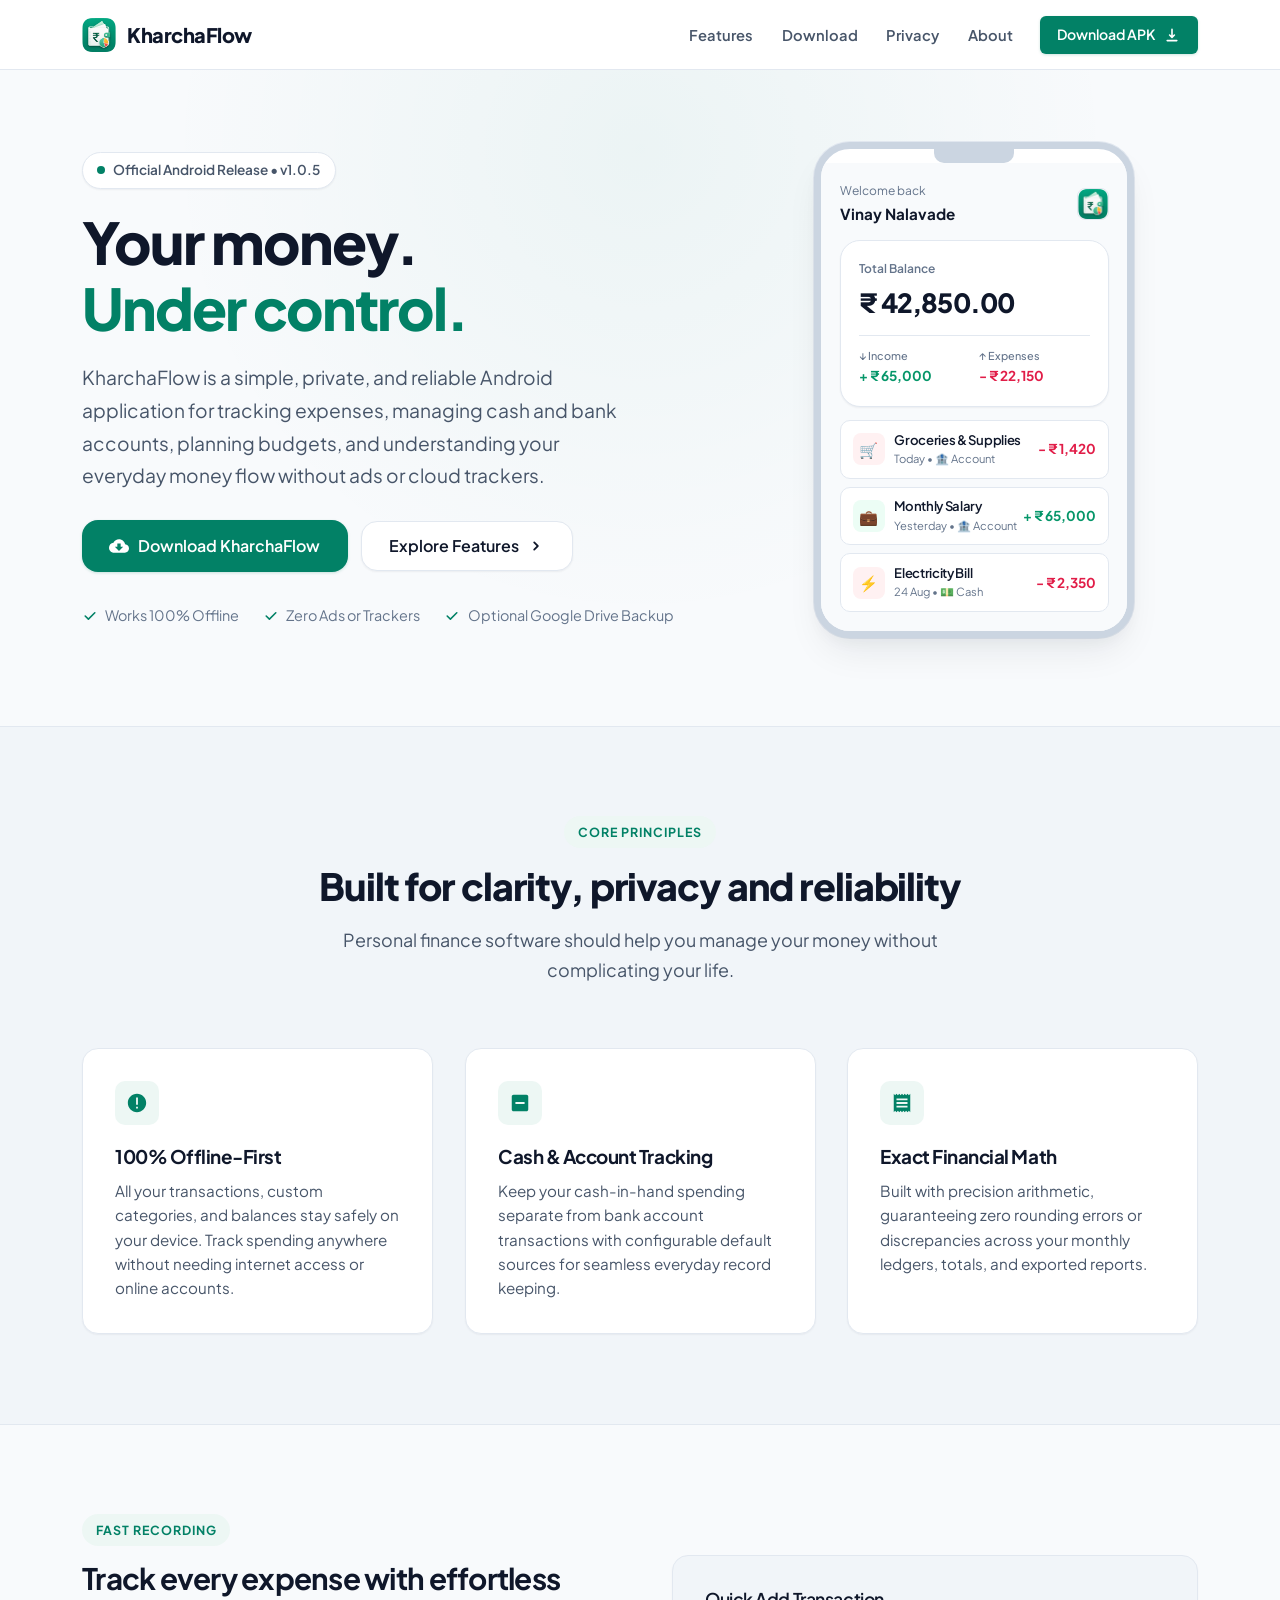
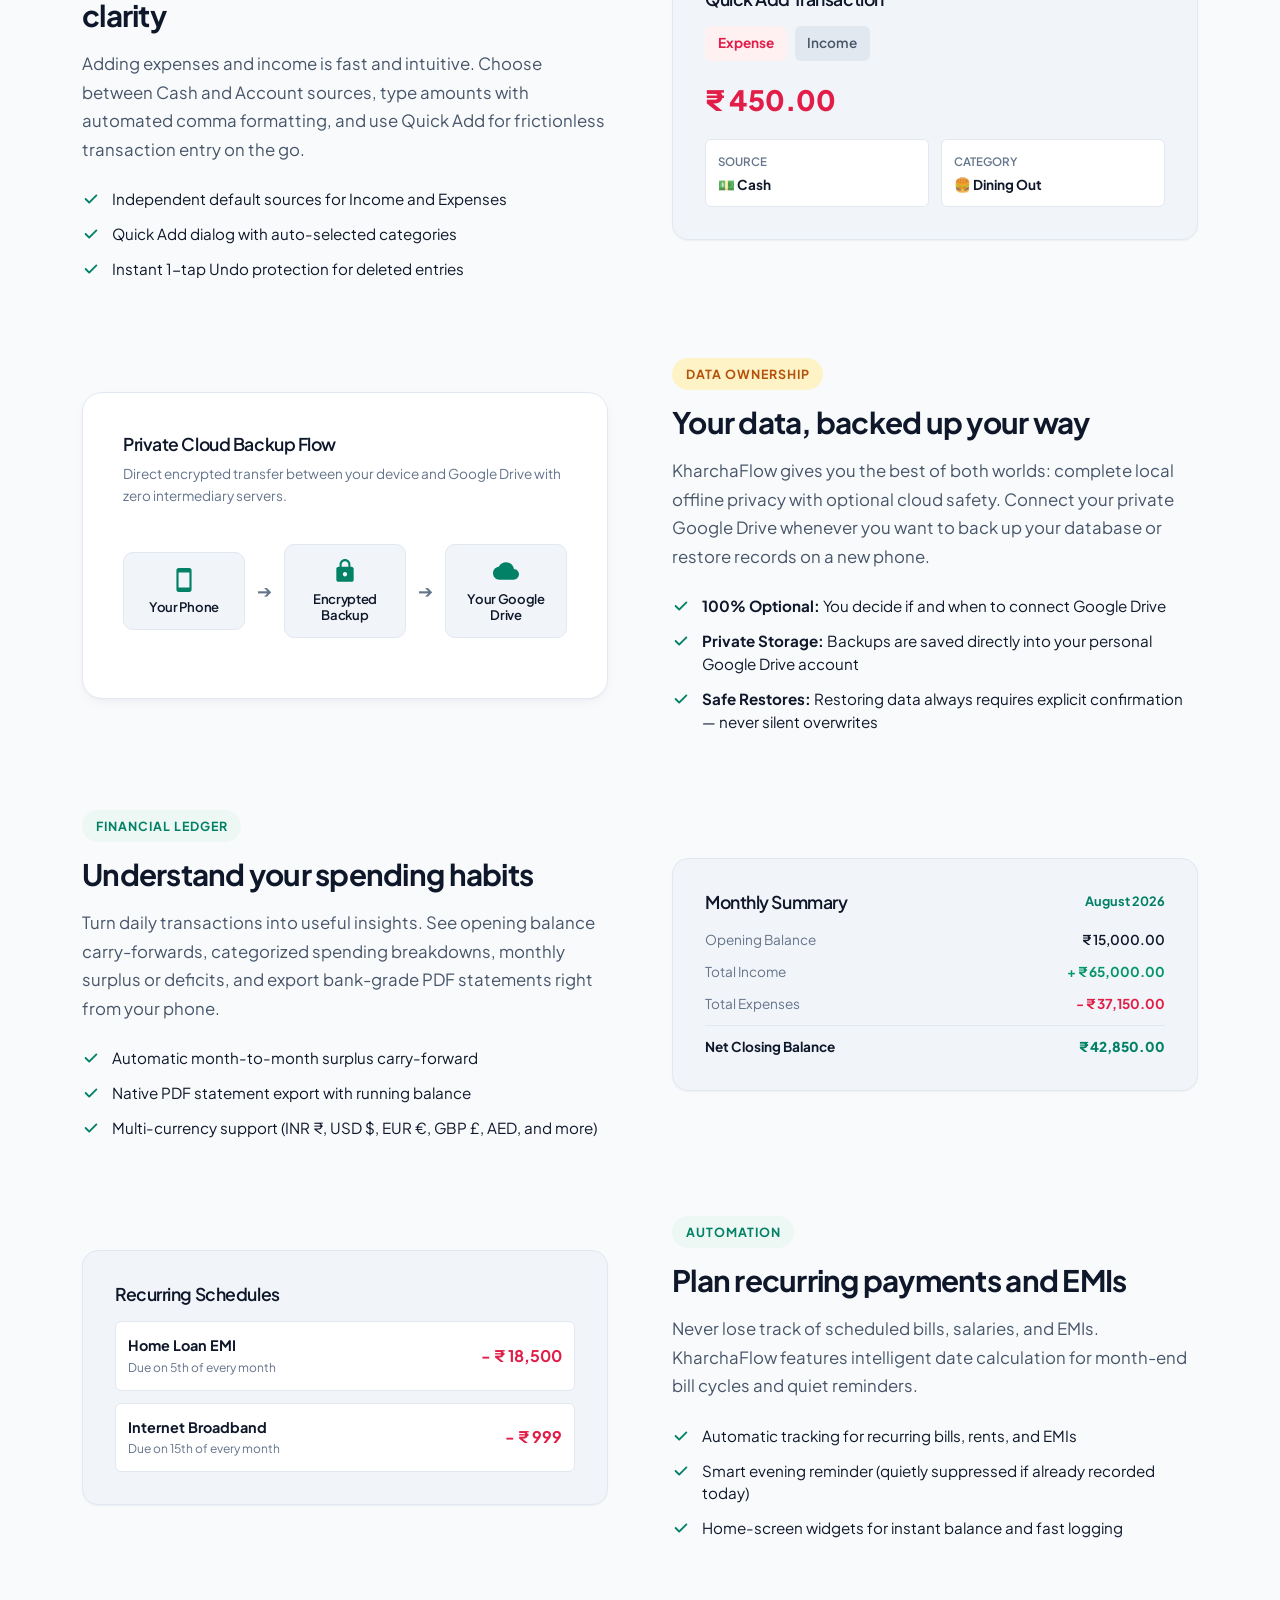
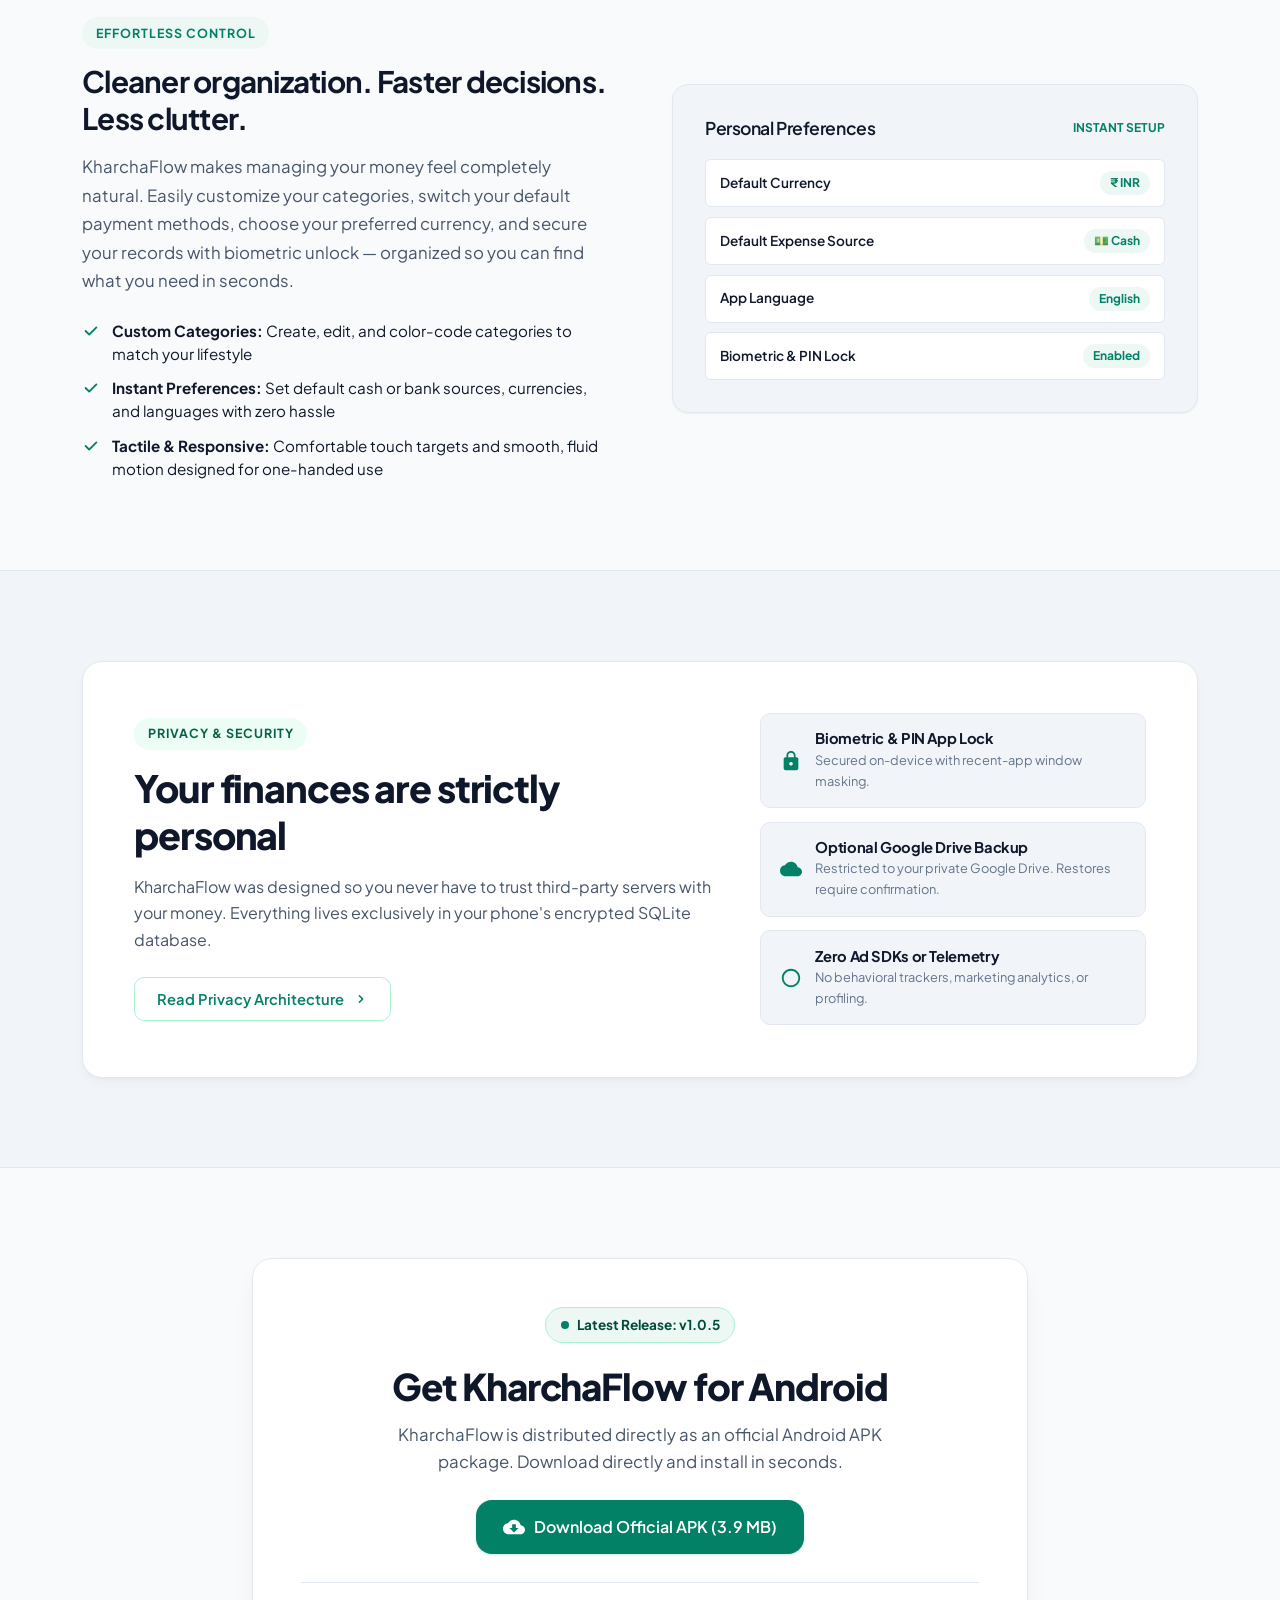
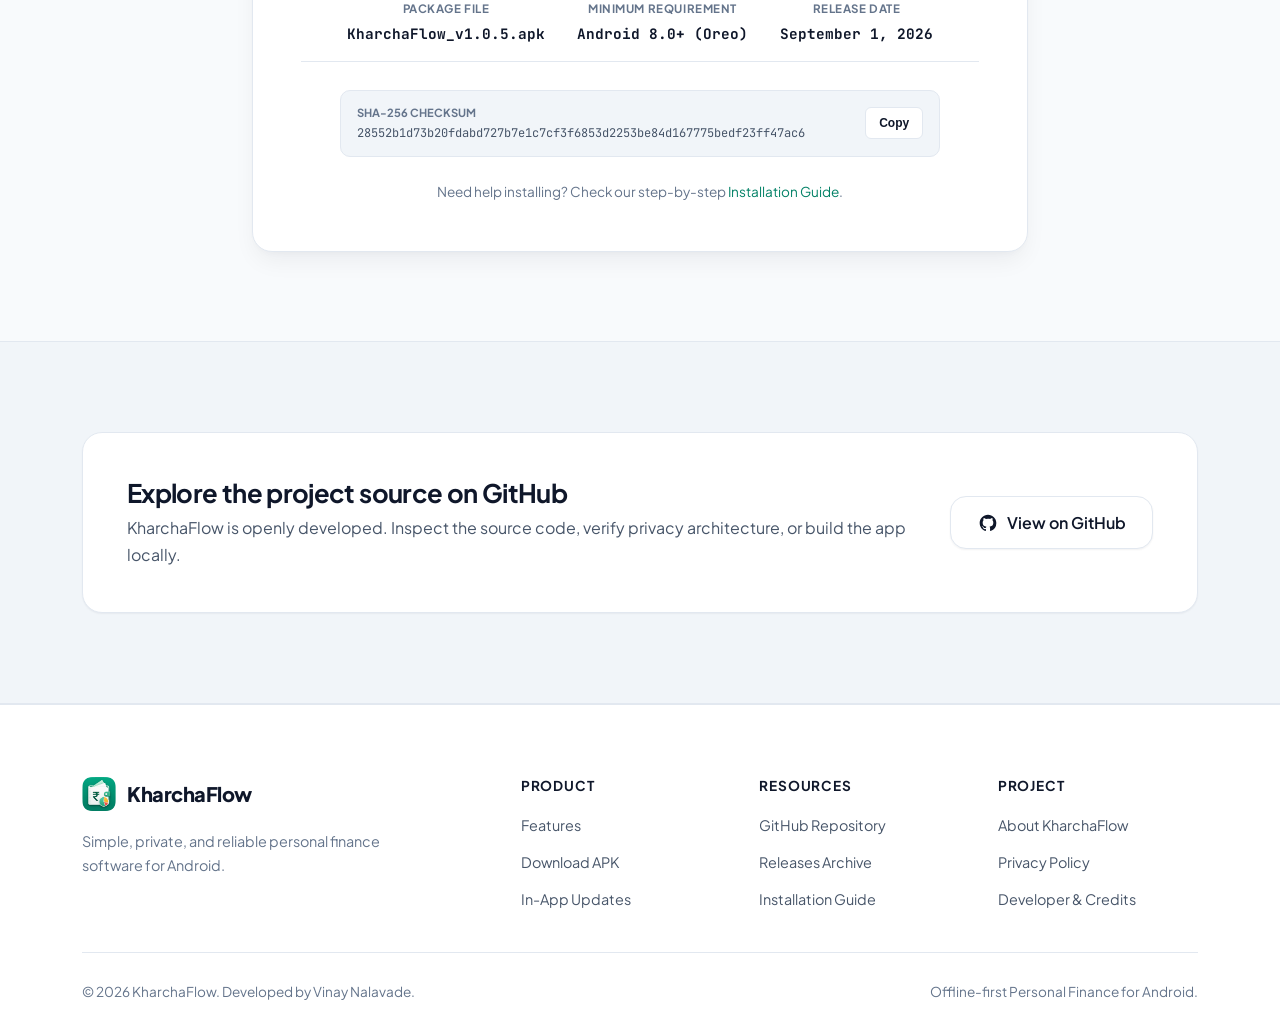
==== commit ce8119a4: "Refine KharchaFlow website navbar" ====
--- a/website/index.html
+++ b/website/index.html
@@ -52,11 +52,9 @@
         </a>
       </nav>
 
-      <div class="header-actions">
-        <button class="mobile-menu-btn" type="button" aria-expanded="false" aria-controls="main-nav" aria-label="Open navigation menu">
-          <svg viewBox="0 0 24 24" width="24" height="24"><path fill="currentColor" d="M3 18h18v-2H3v2zm0-5h18v-2H3v2zm0-7v2h18V6H3z"/></svg>
-        </button>
-      </div>
+      <button class="mobile-menu-btn" type="button" aria-expanded="false" aria-controls="main-nav" aria-label="Open navigation menu">
+        <svg viewBox="0 0 24 24" width="24" height="24"><path fill="currentColor" d="M3 18h18v-2H3v2zm0-5h18v-2H3v2zm0-7v2h18V6H3z"/></svg>
+      </button>
     </div>
   </header>
 
--- a/website/css/styles.css
+++ b/website/css/styles.css
@@ -241,7 +241,7 @@
   line-height: 1.65;
 }
 
-/* --- Top Sticky Modern Navbar (Top-Aligned, Container-Aligned) --- */
+/* --- Top Sticky Modern Navbar (Two-Sided Composition: Left Logo, Right Nav Cluster) --- */
 .header {
   position: sticky;
   top: 0;
@@ -267,7 +267,7 @@
 }
 
 .logo {
-  display: flex;
+  display: inline-flex;
   align-items: center;
   gap: 0.7rem;
   text-decoration: none;
@@ -290,25 +290,30 @@
   flex-shrink: 0;
 }
 
+/* Nav & CTA Cluster solidly anchored to the FAR RIGHT */
 .nav {
   display: flex;
   align-items: center;
-  gap: 2rem;
+  gap: 1.5rem;
+  margin-left: auto; /* Solidly anchors the entire navigation + CTA to the right */
+  flex-shrink: 0;
 }
 
 .nav-links {
   display: flex;
   align-items: center;
-  gap: 1.75rem;
+  gap: 1.5rem;
   list-style: none;
+  margin: 0;
+  padding: 0;
 }
 
 .nav-link {
-  font-size: 0.95rem;
+  font-size: 0.92rem;
   font-weight: 600;
   color: var(--text-secondary);
   text-decoration: none;
-  padding: 0.4rem 0.1rem;
+  padding: 0.35rem 0.15rem;
   transition: color var(--transition-fast);
   position: relative;
 }
@@ -329,10 +334,7 @@
 }
 
 .header-actions {
-  display: flex;
-  align-items: center;
-  gap: 0.65rem;
-  flex-shrink: 0;
+  display: none;
 }
 
 /* --- Mobile Menu Button --- */
@@ -348,6 +350,7 @@
   justify-content: center;
   cursor: pointer;
   flex-shrink: 0;
+  margin-left: auto;
   transition: background-color var(--transition-fast);
 }
 
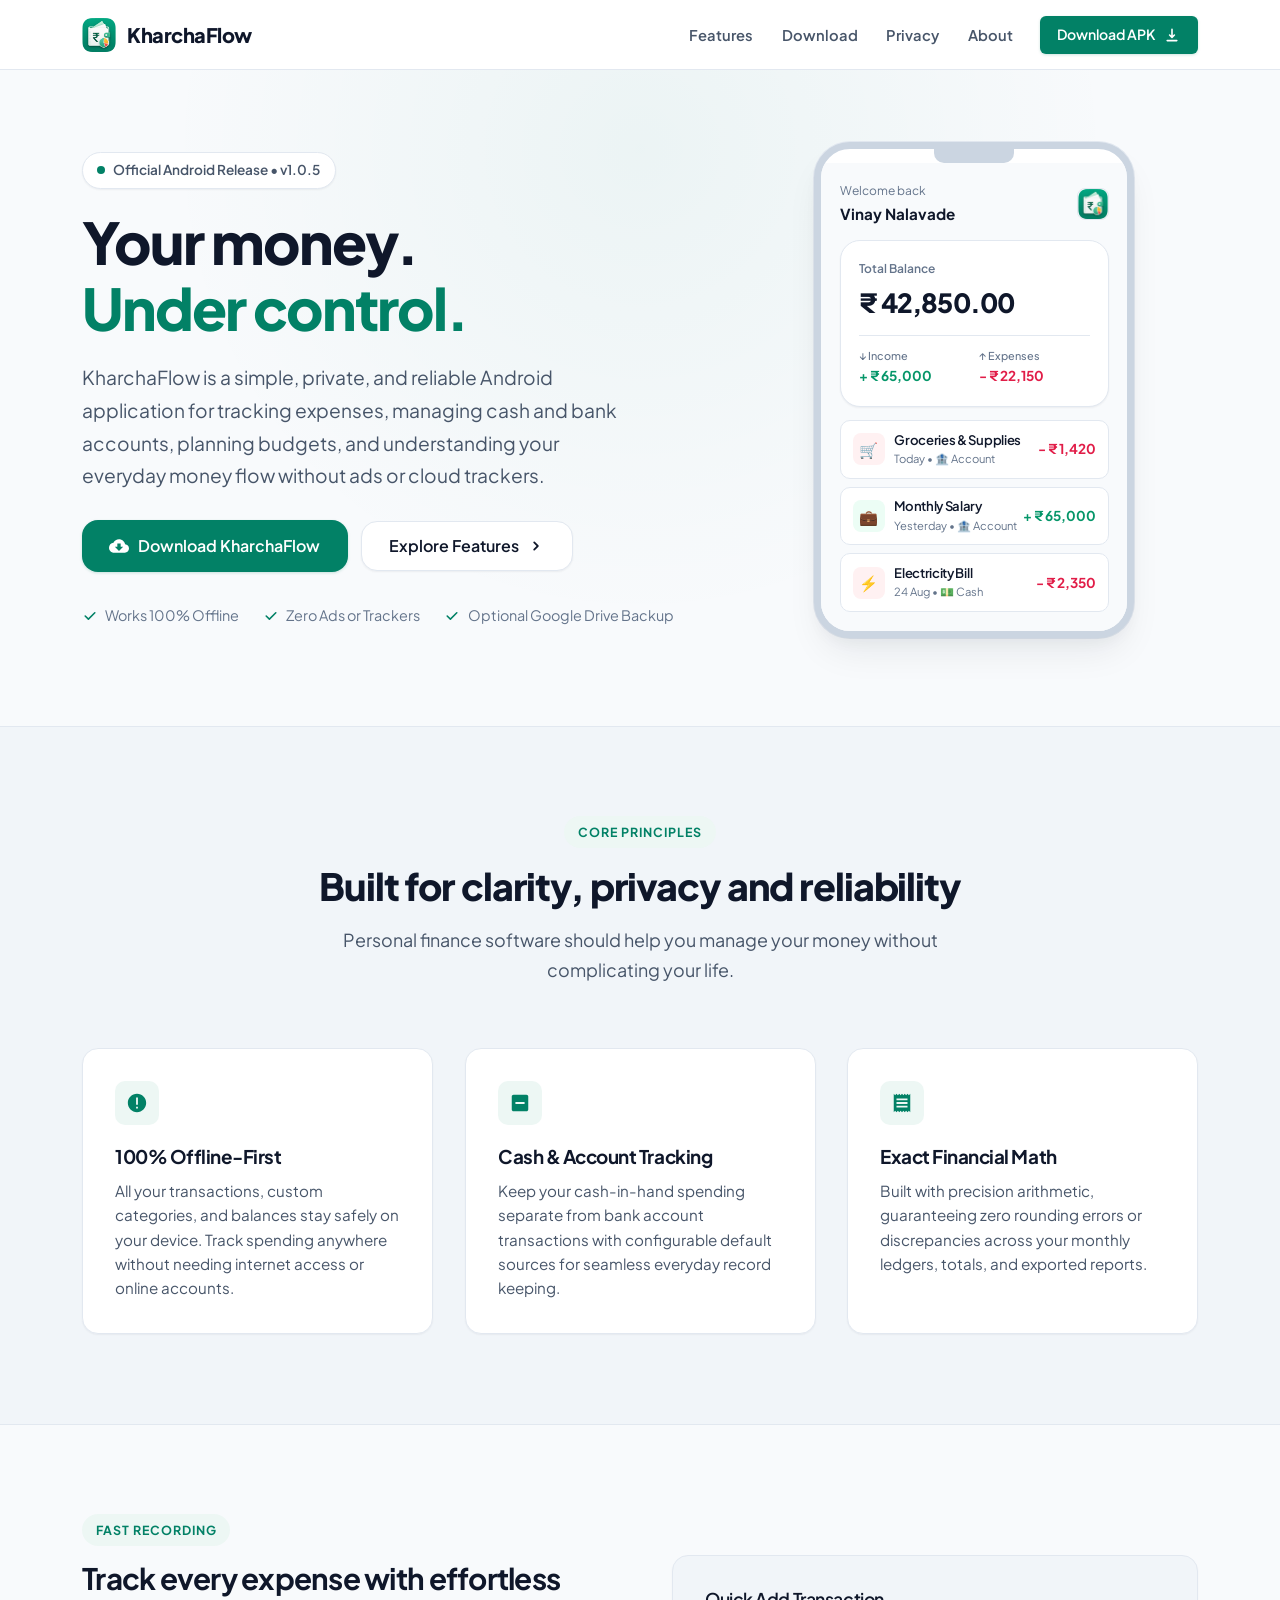
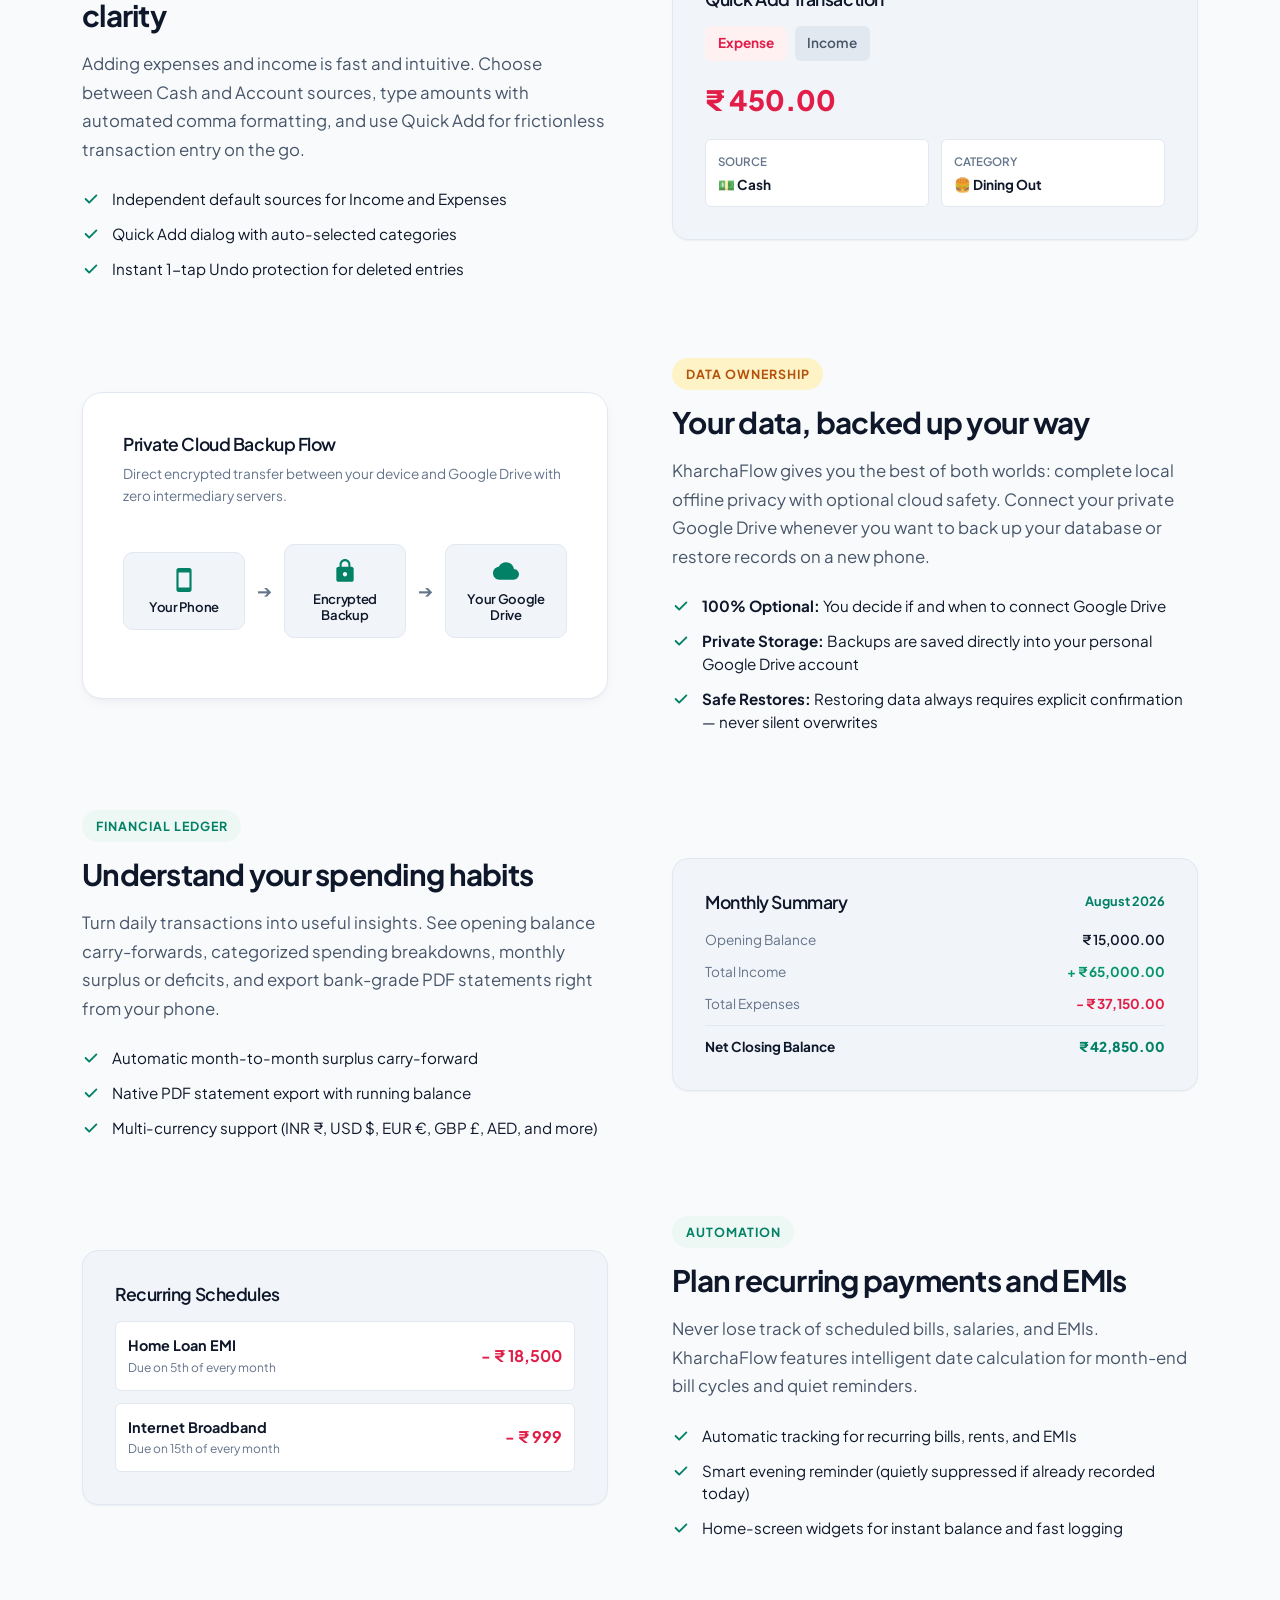
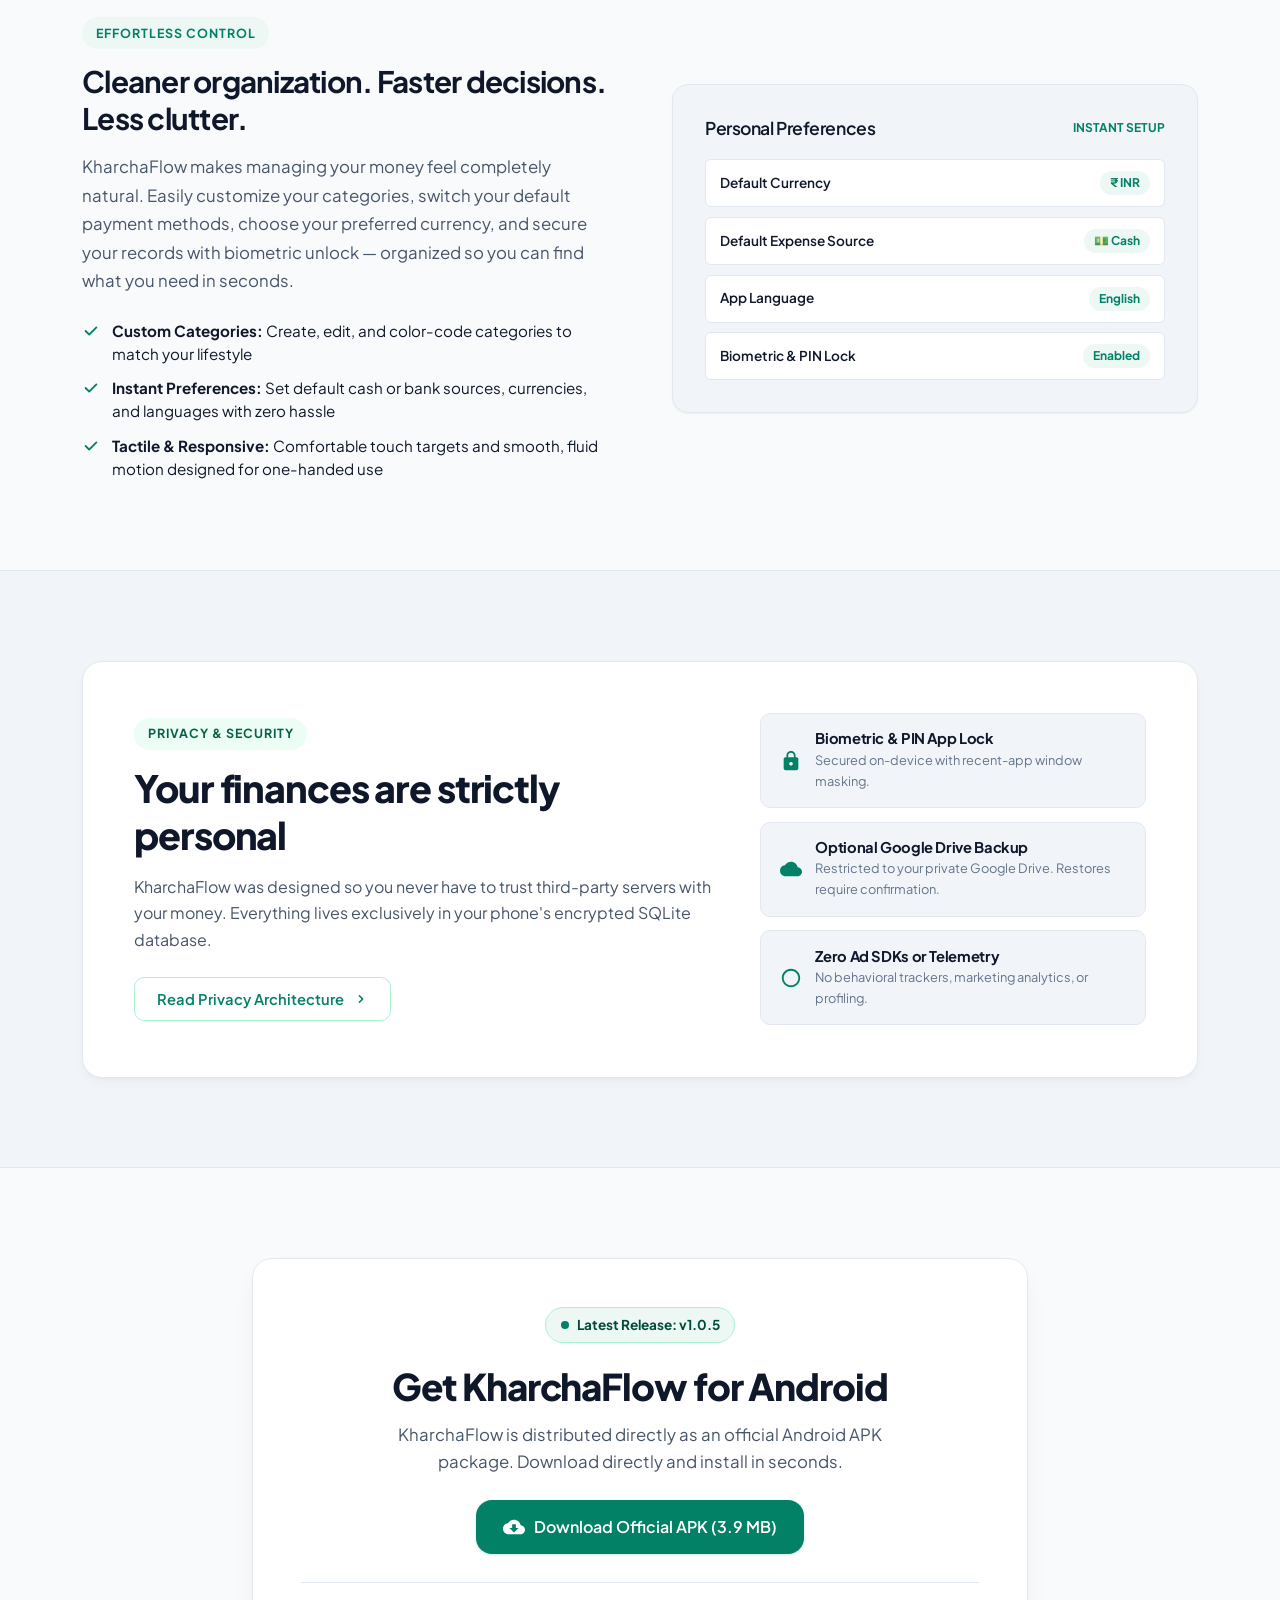
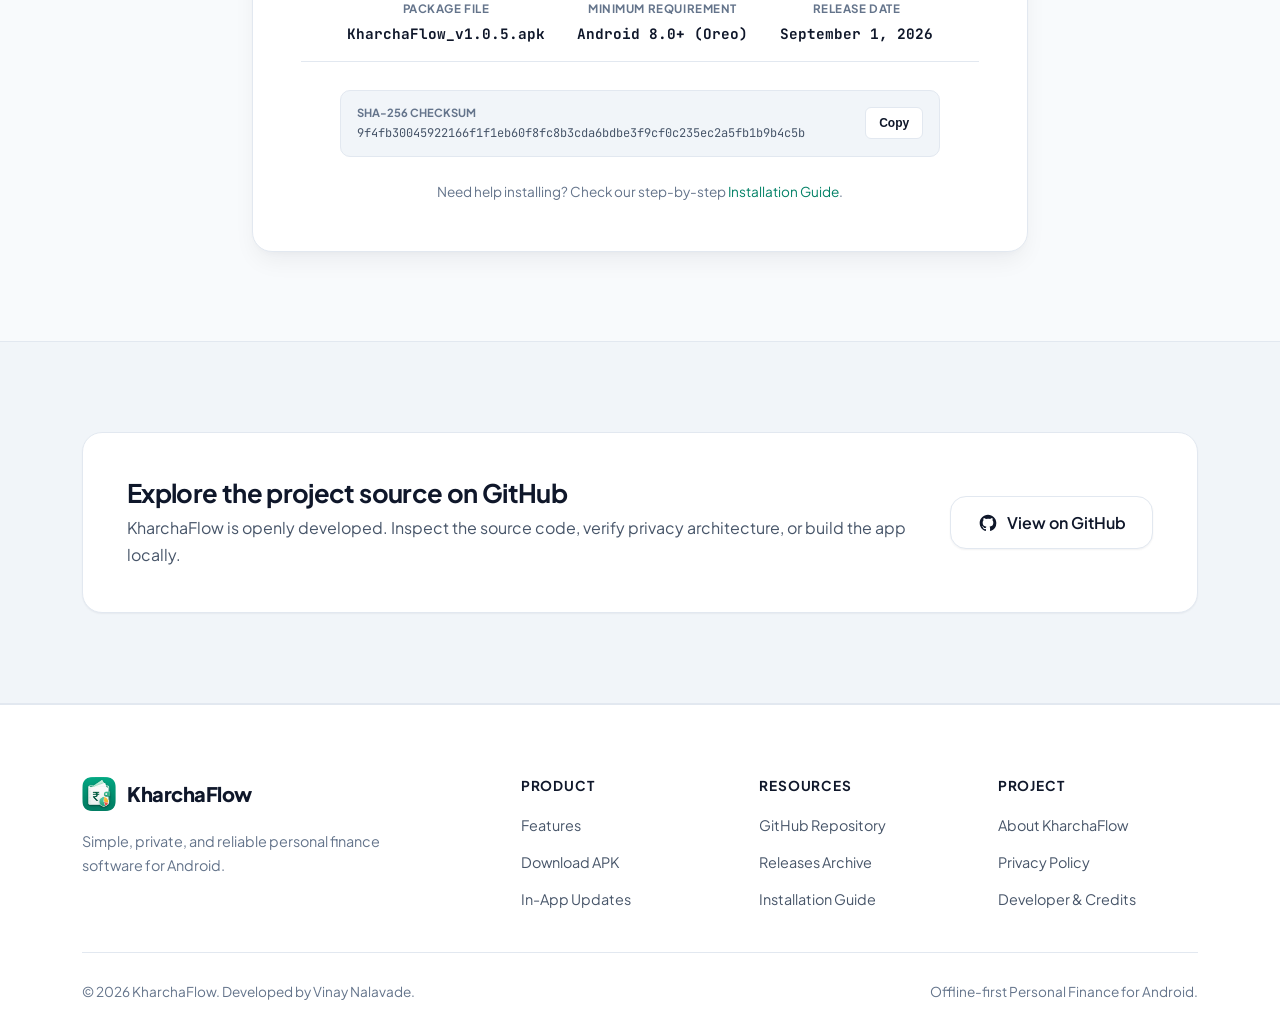
==== commit 05862999: "Refine v1.0.5 monochrome visual system" ====
--- a/website/index.html
+++ b/website/index.html
@@ -542,7 +542,7 @@
           <div class="checksum-box">
             <div>
               <div style="font-size: 0.7rem; text-transform: uppercase; color: var(--text-muted); font-weight: 700; margin-bottom: 2px;">SHA-256 Checksum</div>
-              <div class="checksum-code dynamic-sha256" id="apk-sha256">28552b1d73b20fdabd727b7e1c7cf3f6853d2253be84d167775bedf23ff47ac6</div>
+              <div class="checksum-code dynamic-sha256" id="apk-sha256">9f4fb30045922166f1f1eb60f8fc8b3cda6bdbe3f9cf0c235ec2a5fb1b9b4c5b</div>
             </div>
             <button class="copy-btn" type="button" data-copy-target="#apk-sha256">Copy</button>
           </div>
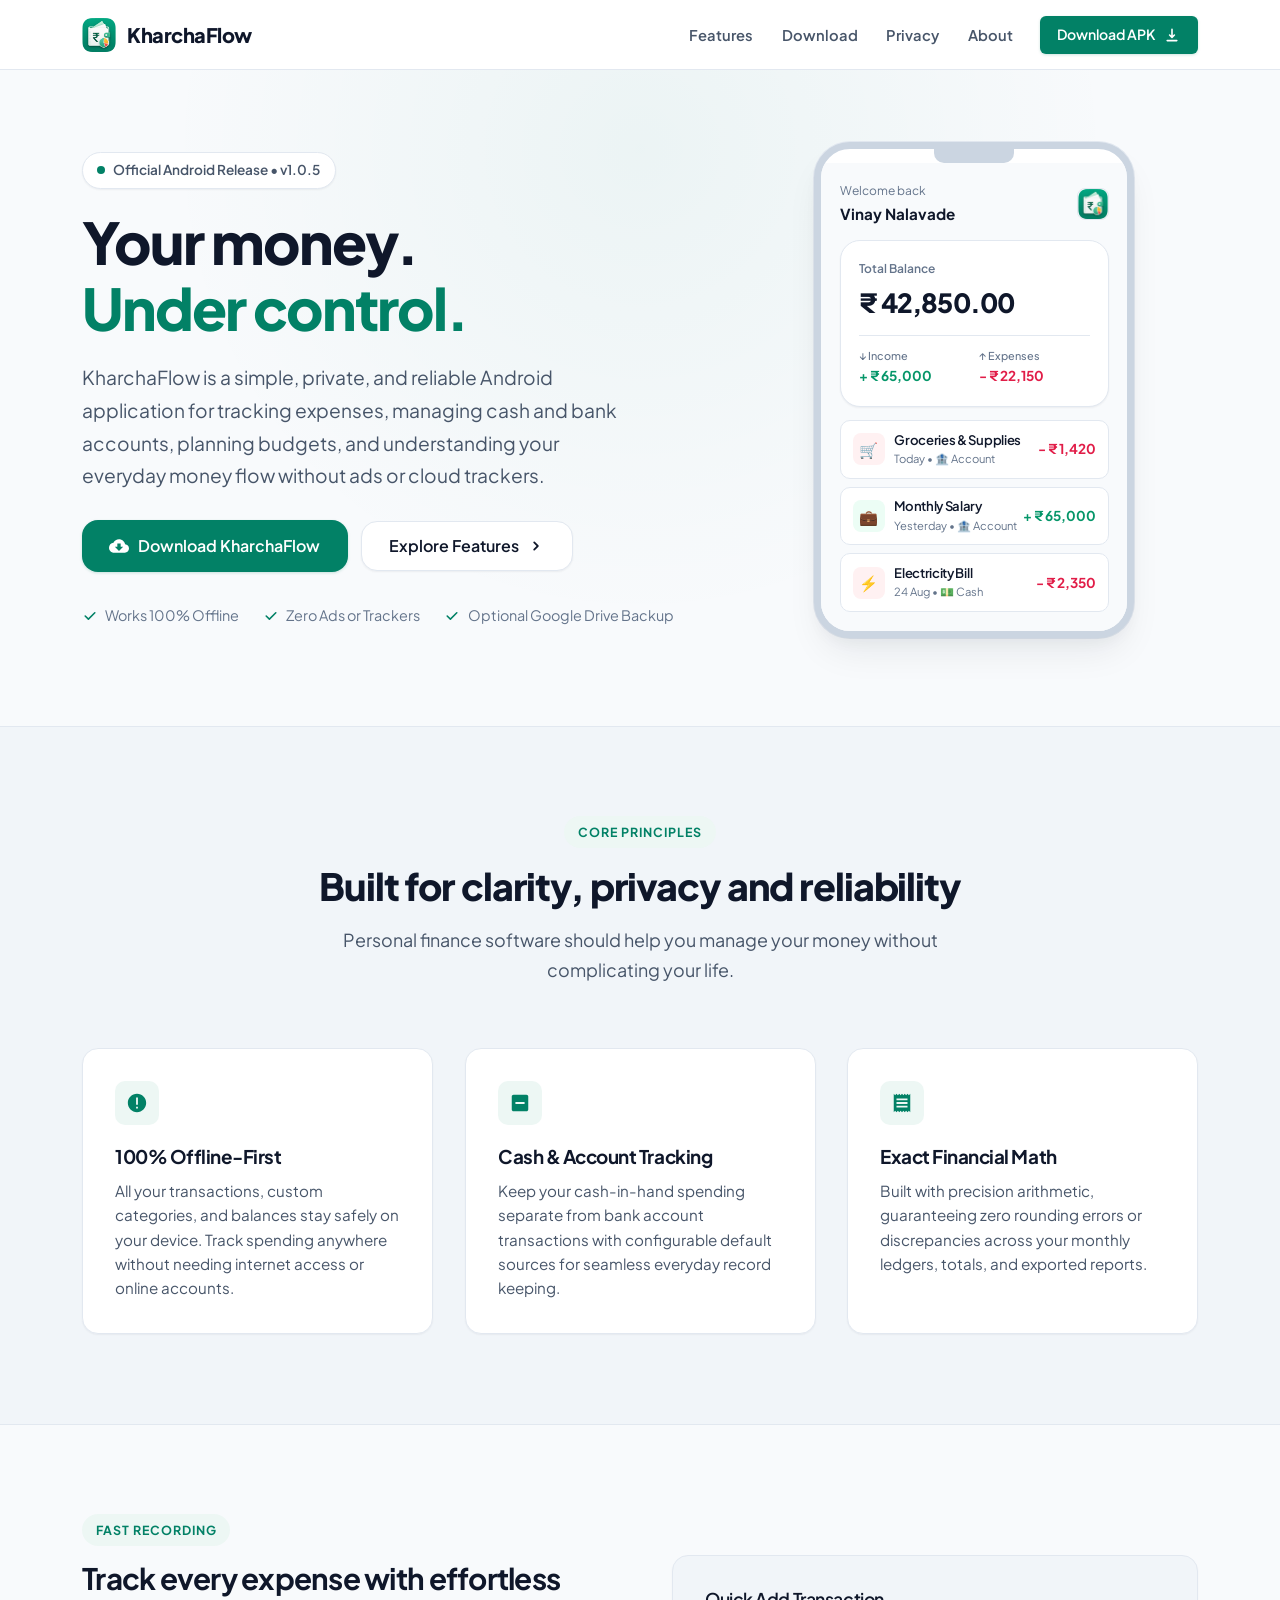
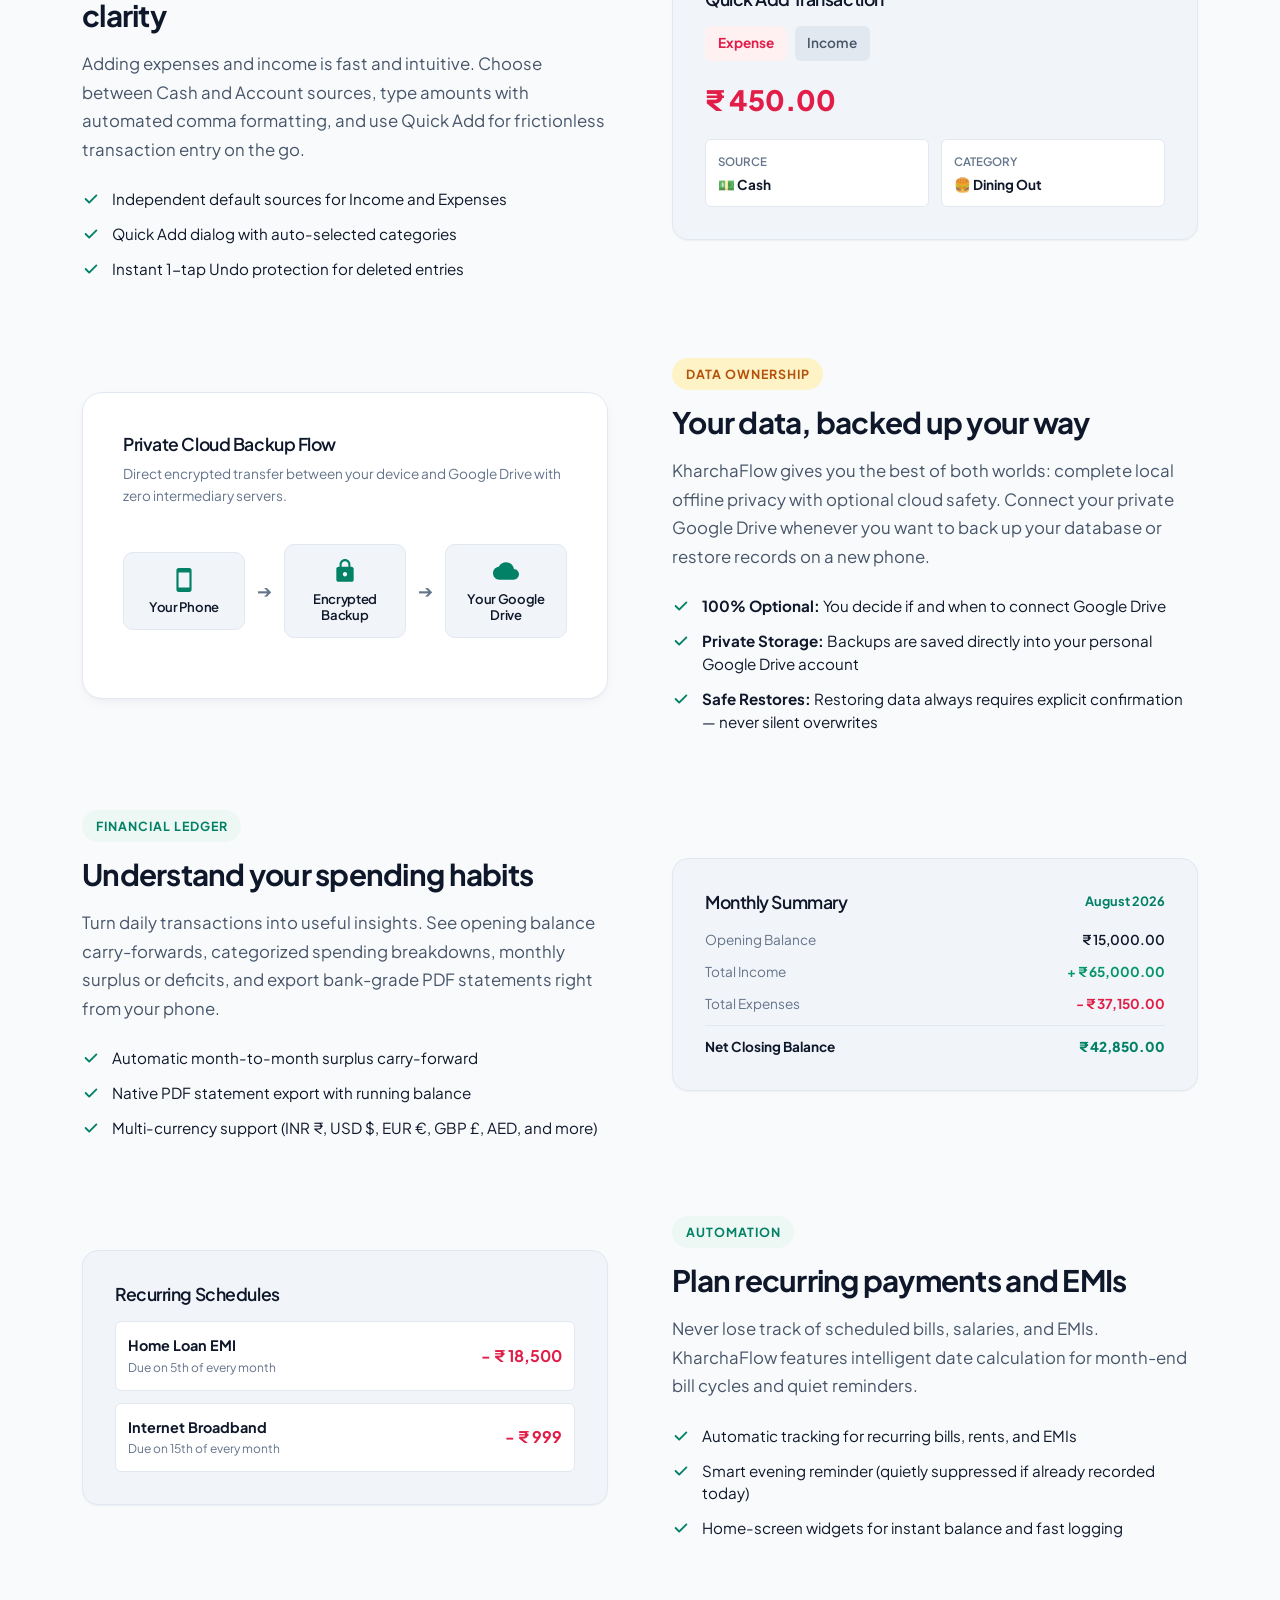
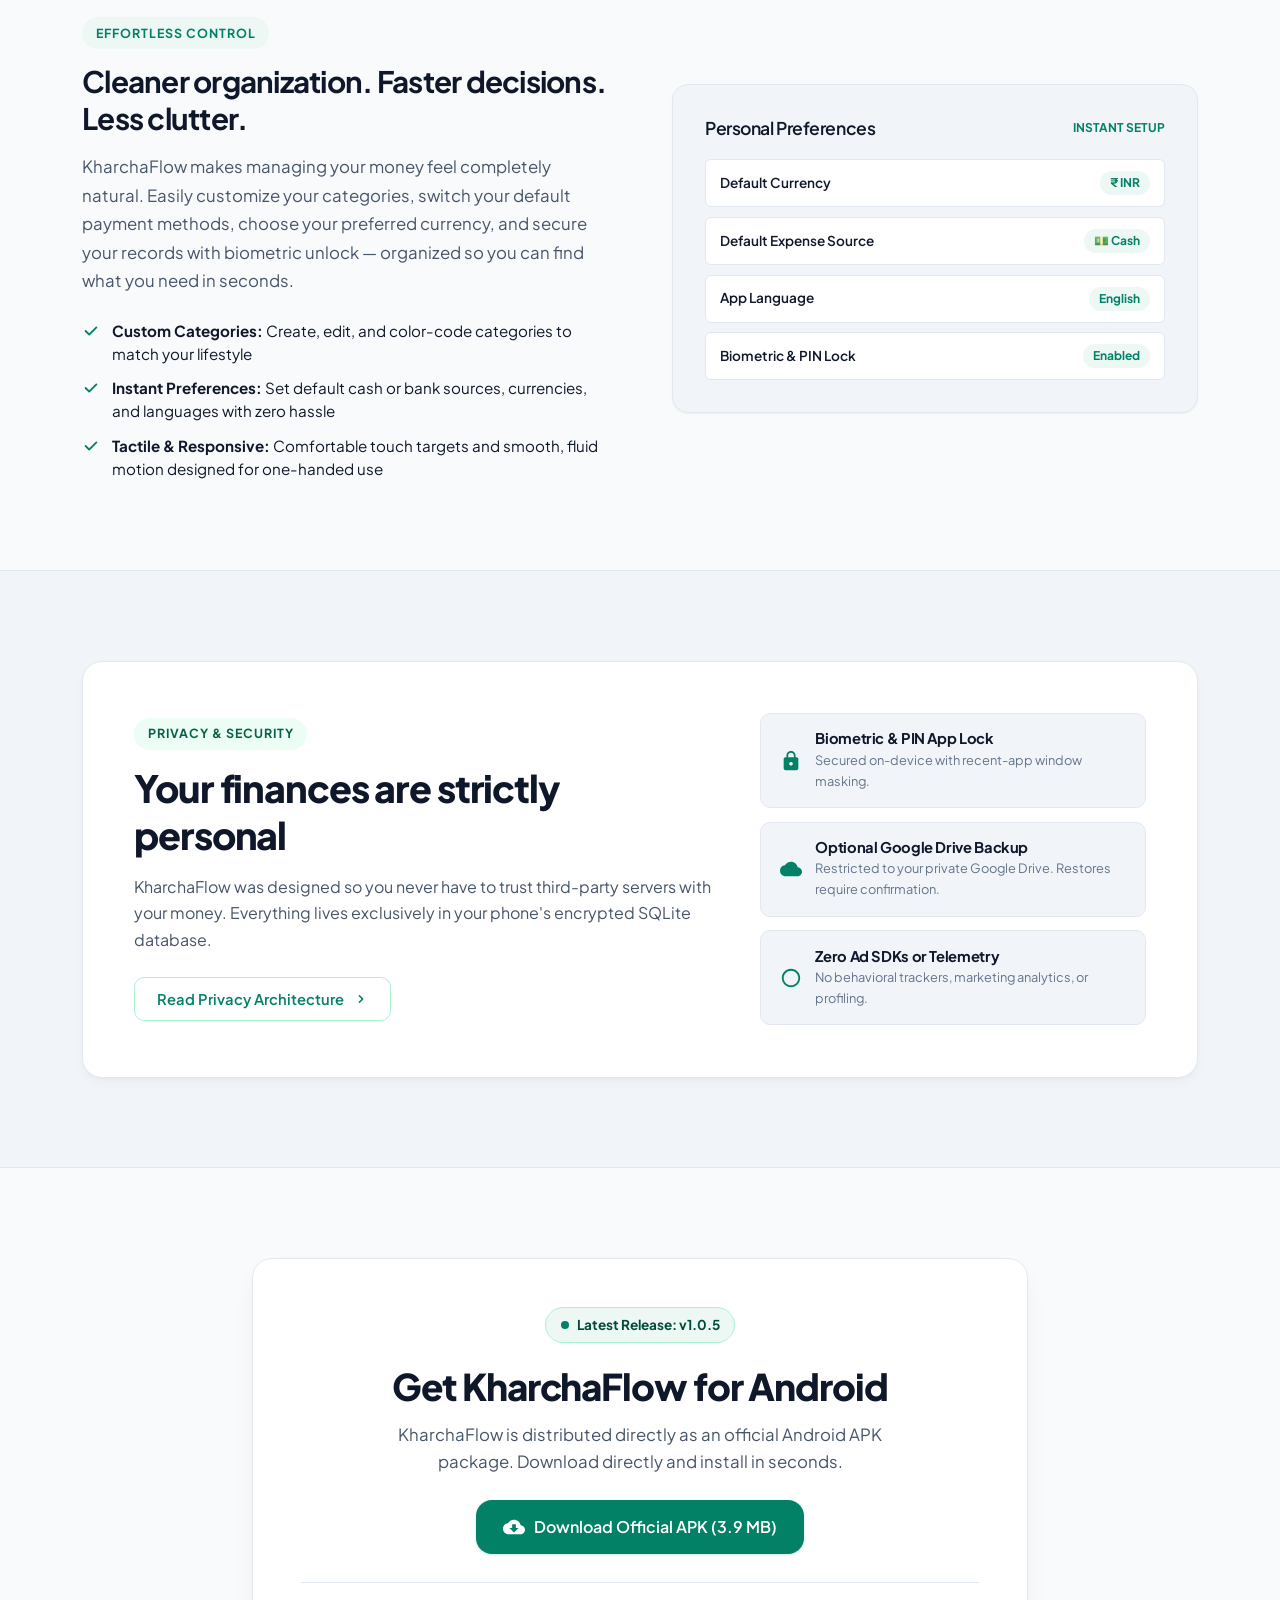
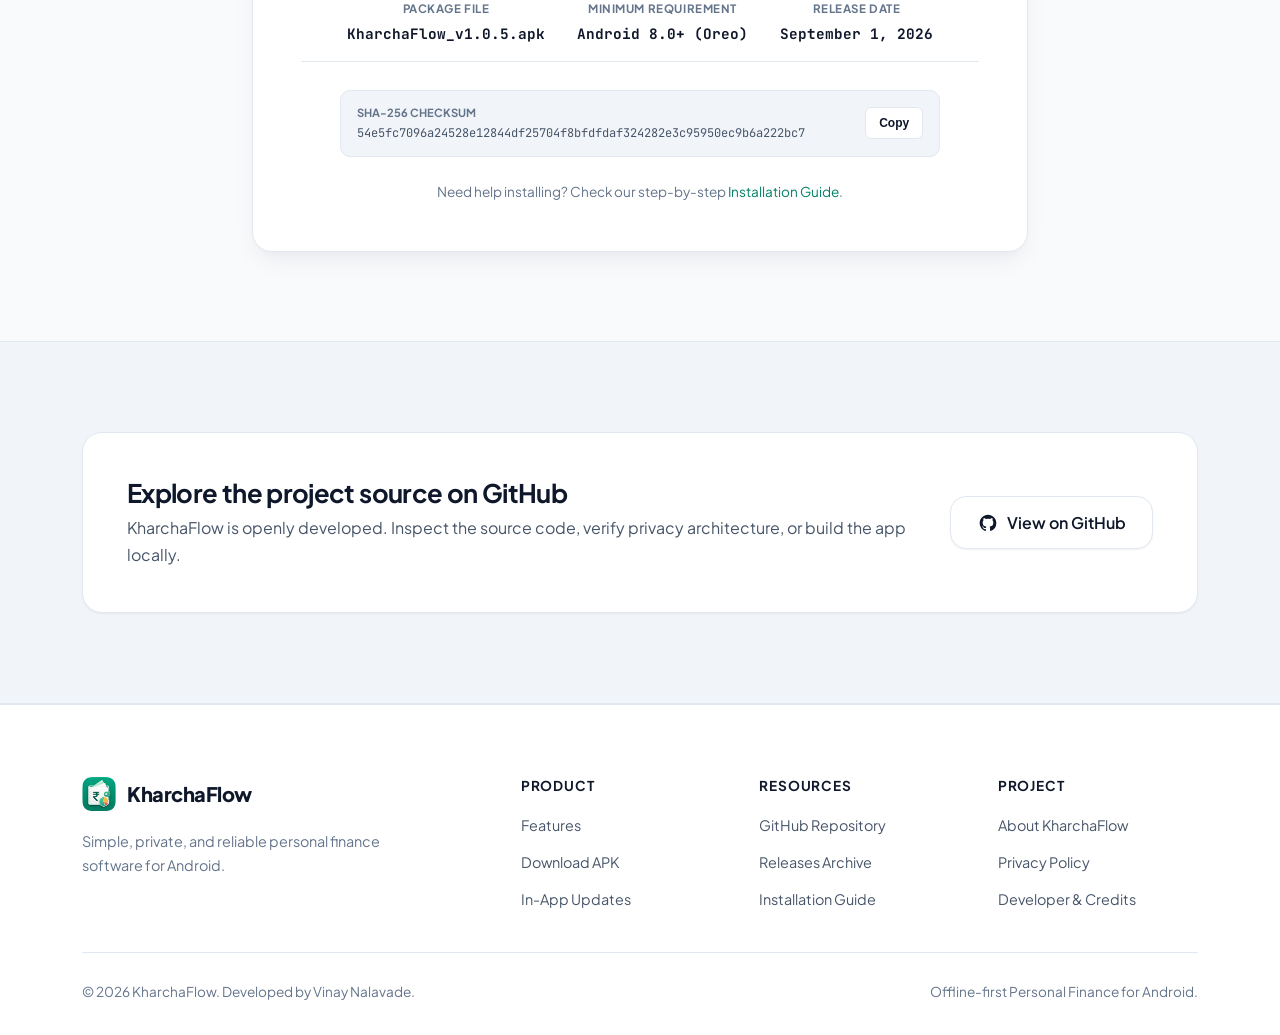
==== commit c1a89b6d: "Fix v1.0.5 system bars and profile photo crop" ====
--- a/website/index.html
+++ b/website/index.html
@@ -542,7 +542,7 @@
           <div class="checksum-box">
             <div>
               <div style="font-size: 0.7rem; text-transform: uppercase; color: var(--text-muted); font-weight: 700; margin-bottom: 2px;">SHA-256 Checksum</div>
-              <div class="checksum-code dynamic-sha256" id="apk-sha256">9f4fb30045922166f1f1eb60f8fc8b3cda6bdbe3f9cf0c235ec2a5fb1b9b4c5b</div>
+              <div class="checksum-code dynamic-sha256" id="apk-sha256">54e5fc7096a24528e12844df25704f8bfdfdaf324282e3c95950ec9b6a222bc7</div>
             </div>
             <button class="copy-btn" type="button" data-copy-target="#apk-sha256">Copy</button>
           </div>
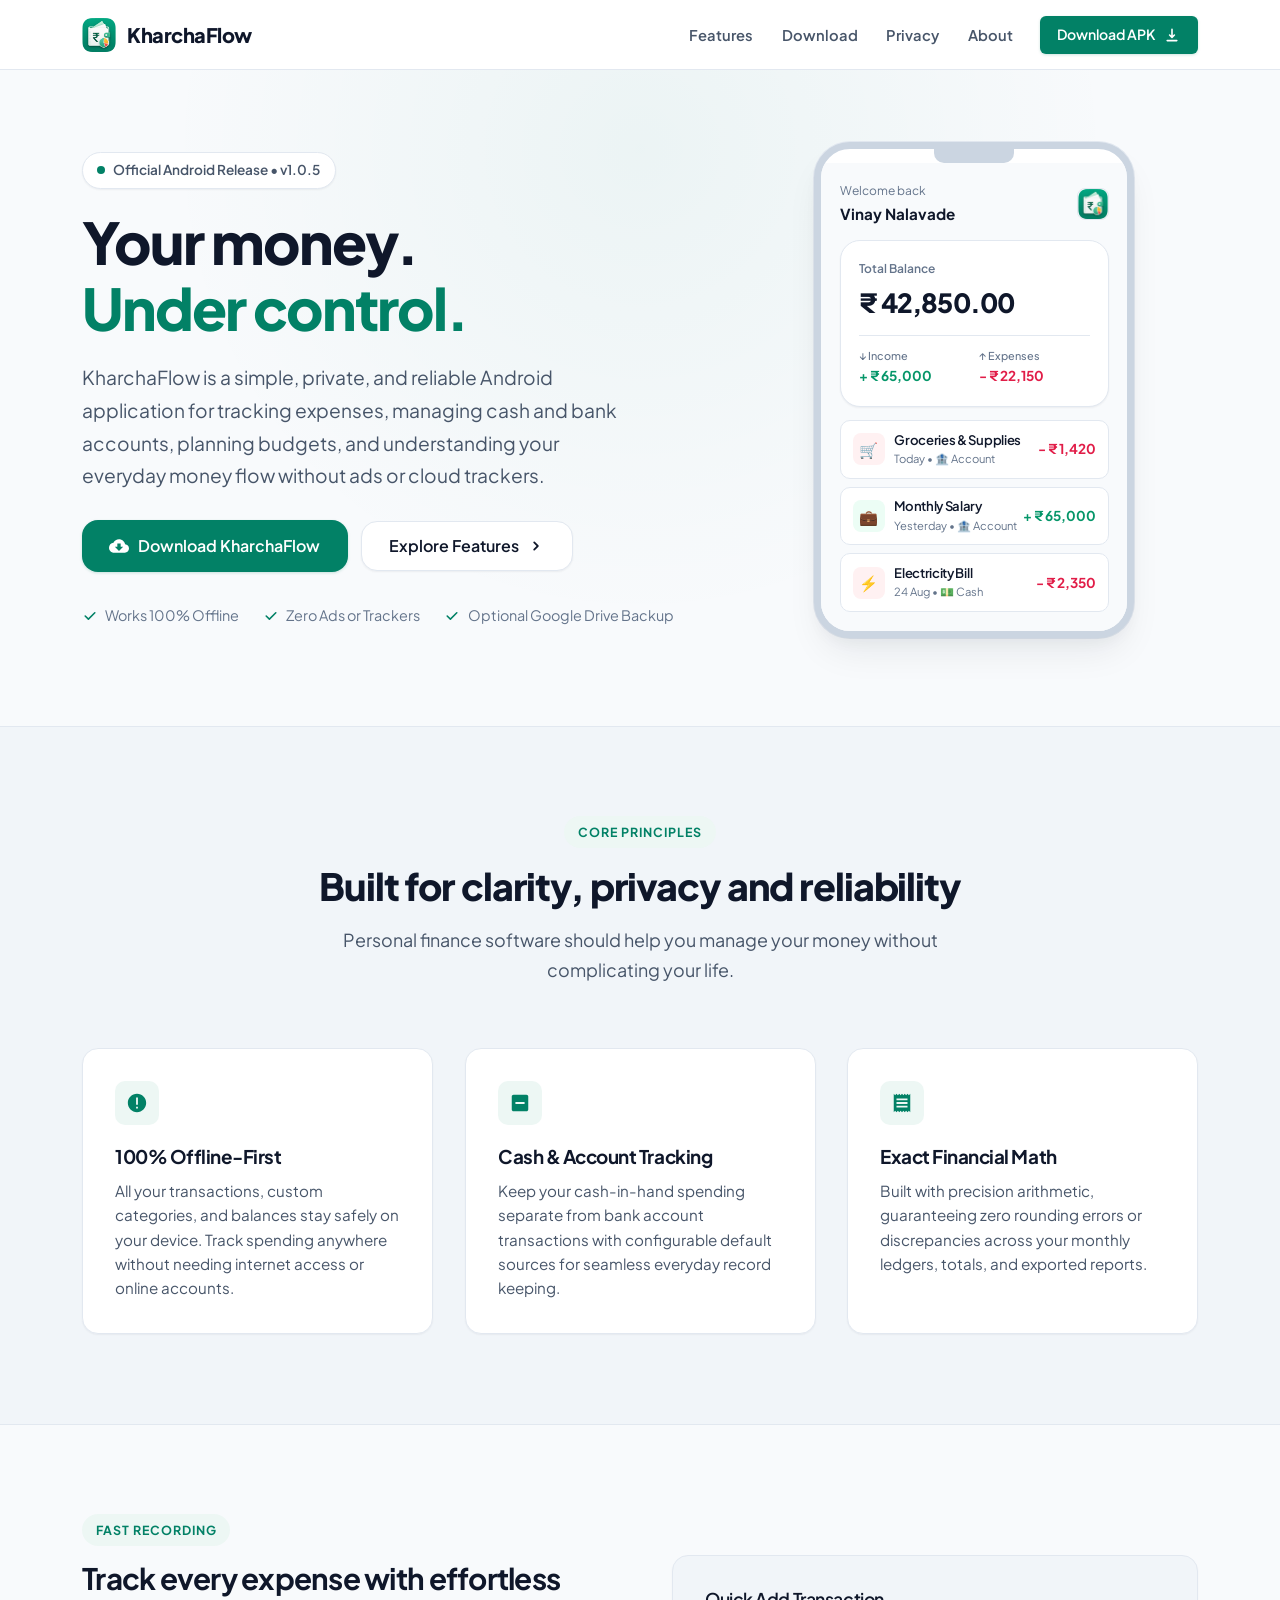
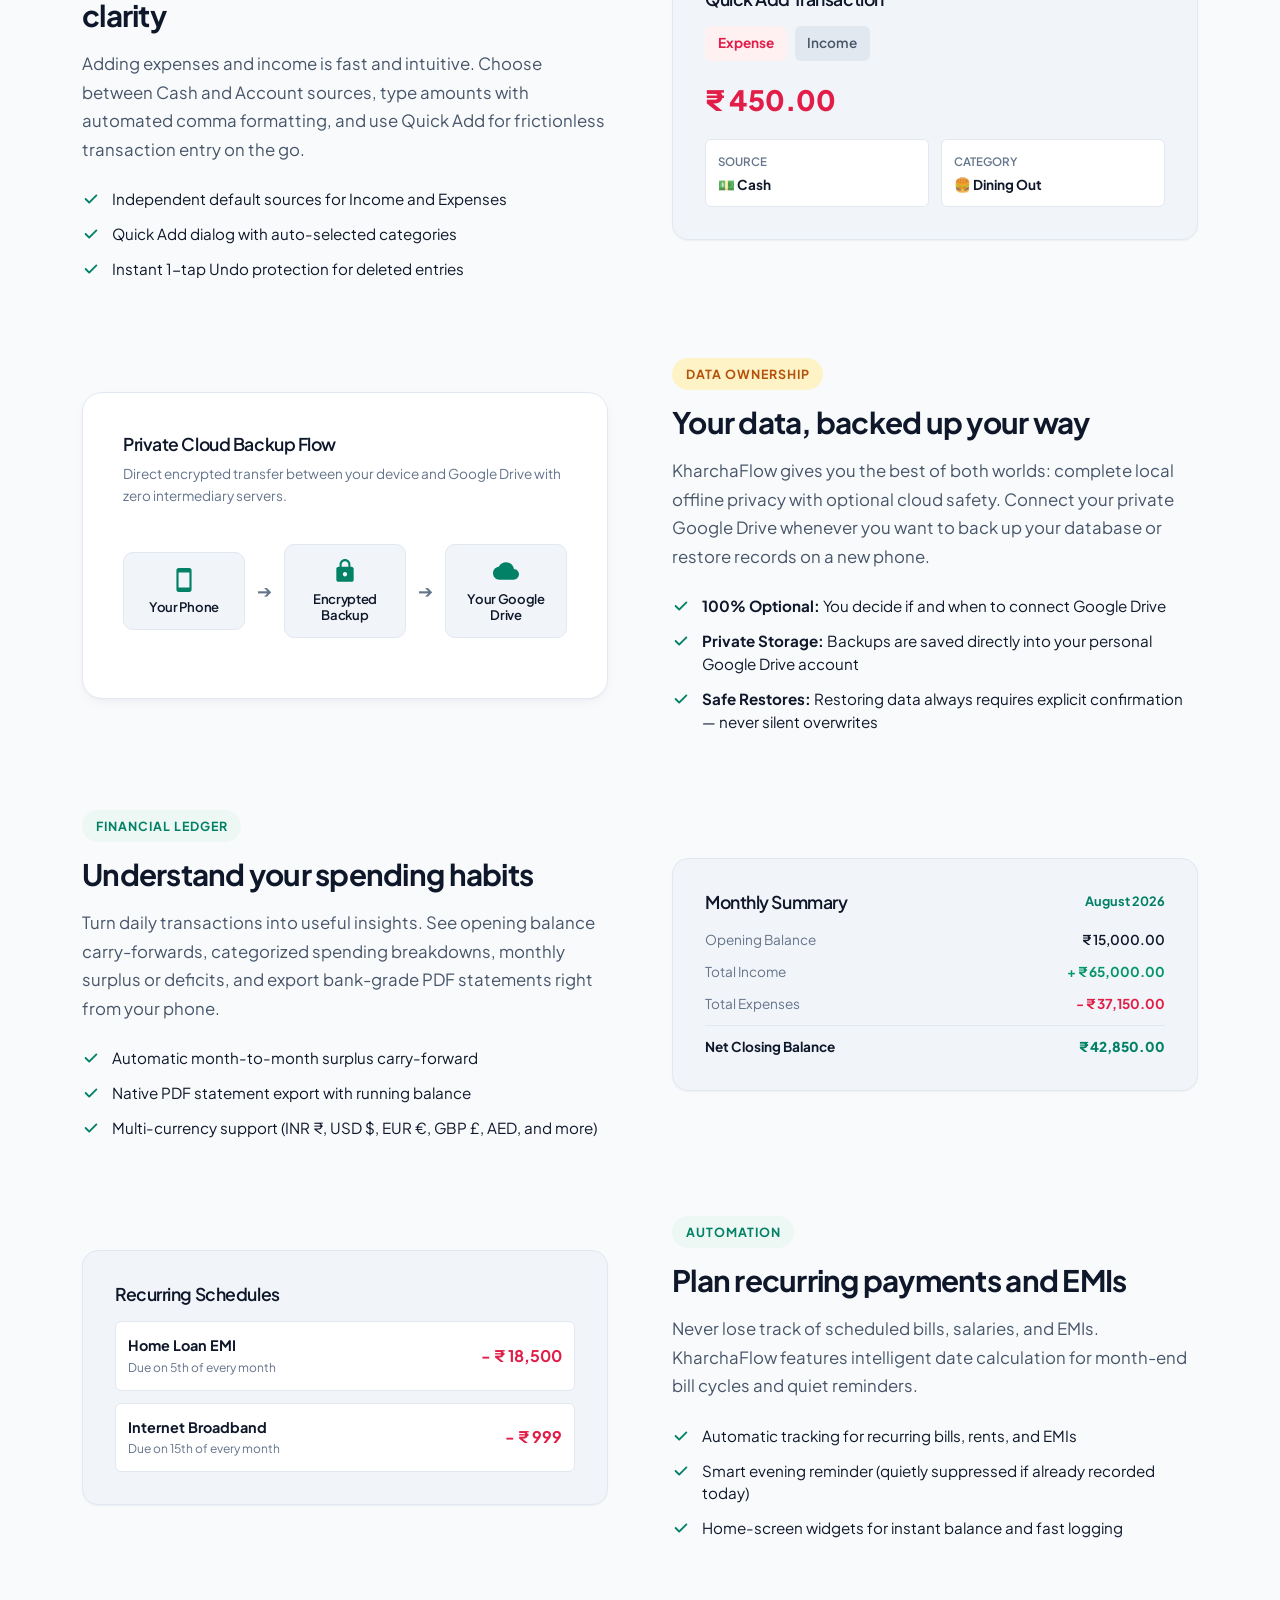
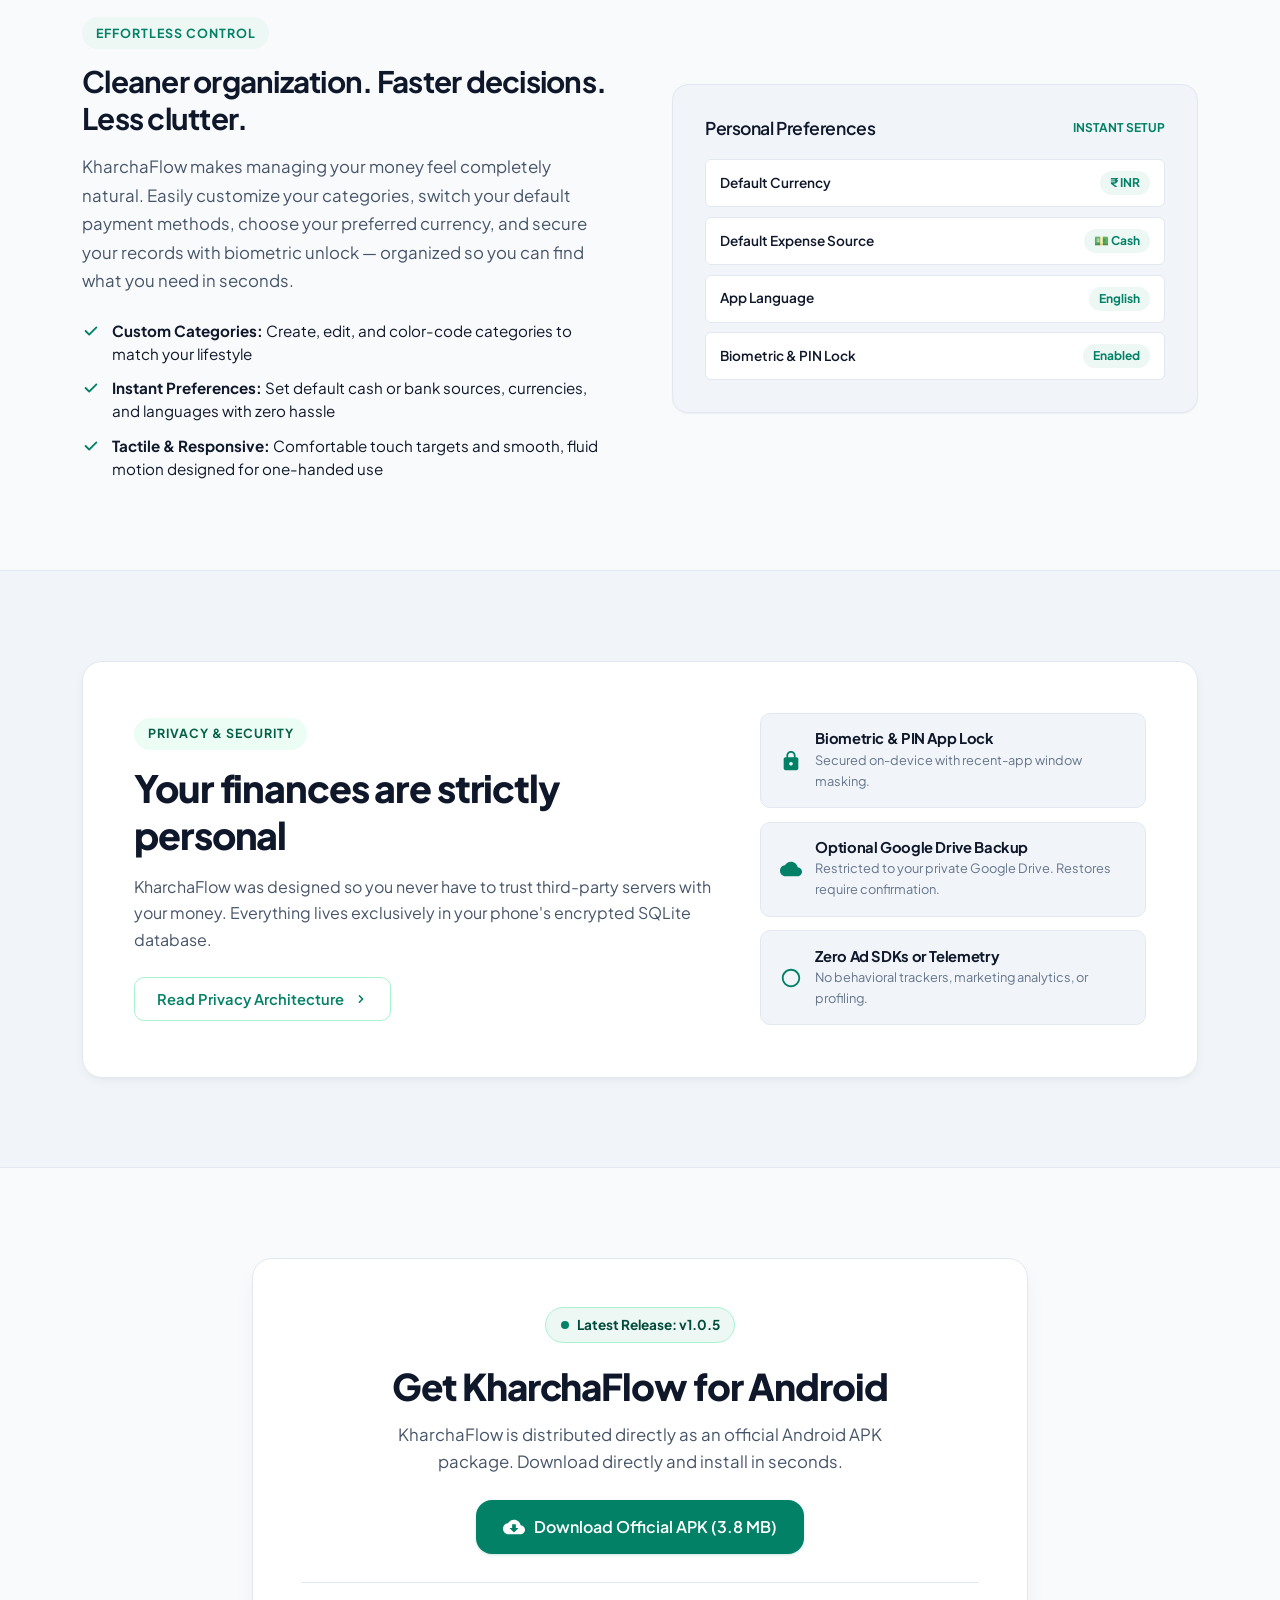
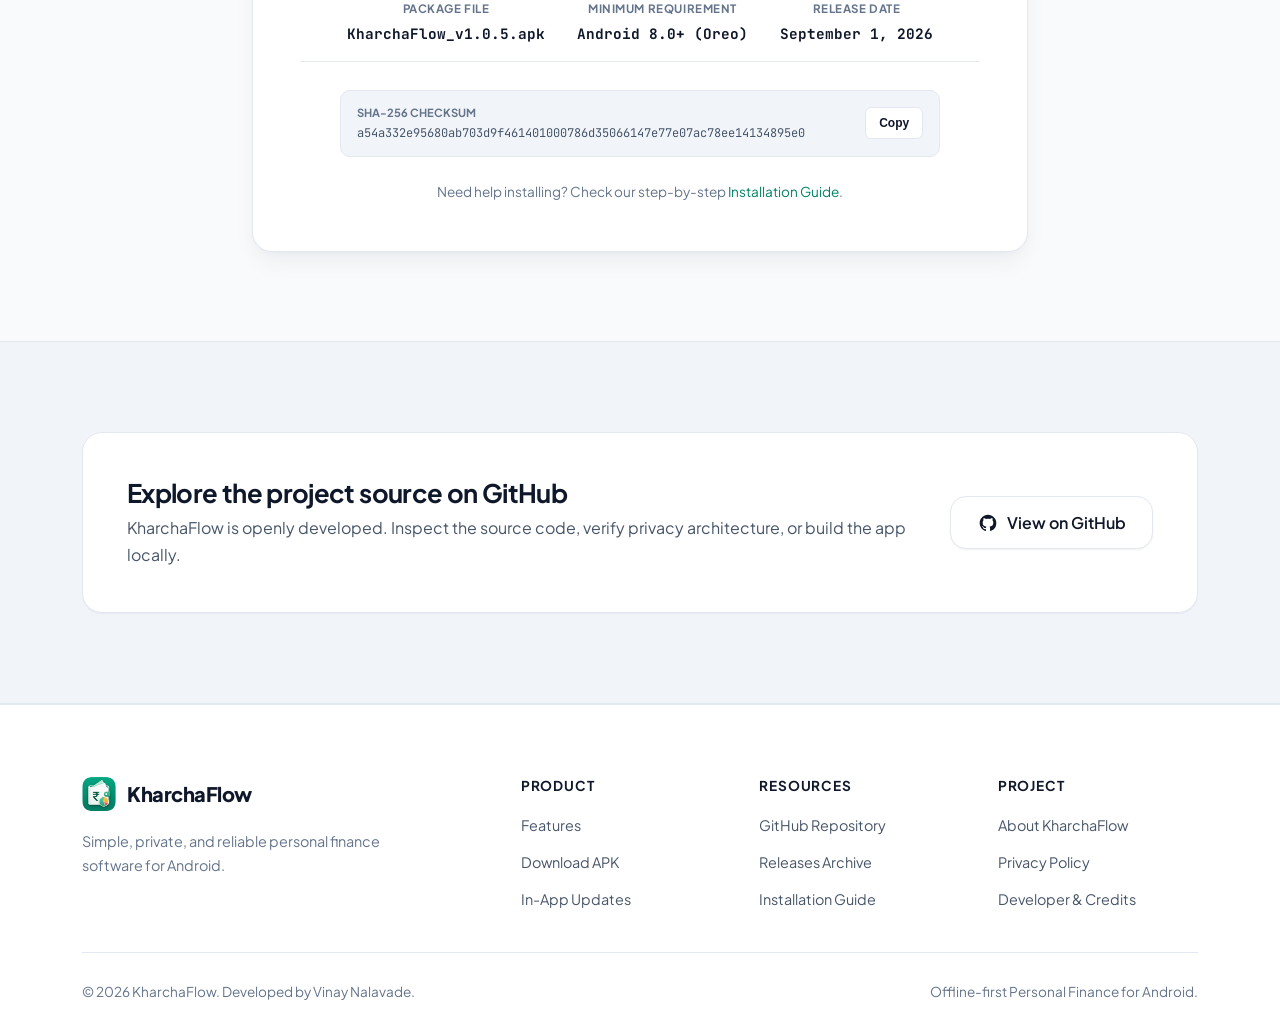
==== commit 8d4acbba: "Fix widget clipping, compact crop dialog, biometric auth fallback, widget privacy, and Quick Add rec" ====
--- a/website/index.html
+++ b/website/index.html
@@ -542,7 +542,7 @@
           <div class="checksum-box">
             <div>
               <div style="font-size: 0.7rem; text-transform: uppercase; color: var(--text-muted); font-weight: 700; margin-bottom: 2px;">SHA-256 Checksum</div>
-              <div class="checksum-code dynamic-sha256" id="apk-sha256">54e5fc7096a24528e12844df25704f8bfdfdaf324282e3c95950ec9b6a222bc7</div>
+              <div class="checksum-code dynamic-sha256" id="apk-sha256">a54a332e95680ab703d9f461401000786d35066147e77e07ac78ee14134895e0</div>
             </div>
             <button class="copy-btn" type="button" data-copy-target="#apk-sha256">Copy</button>
           </div>
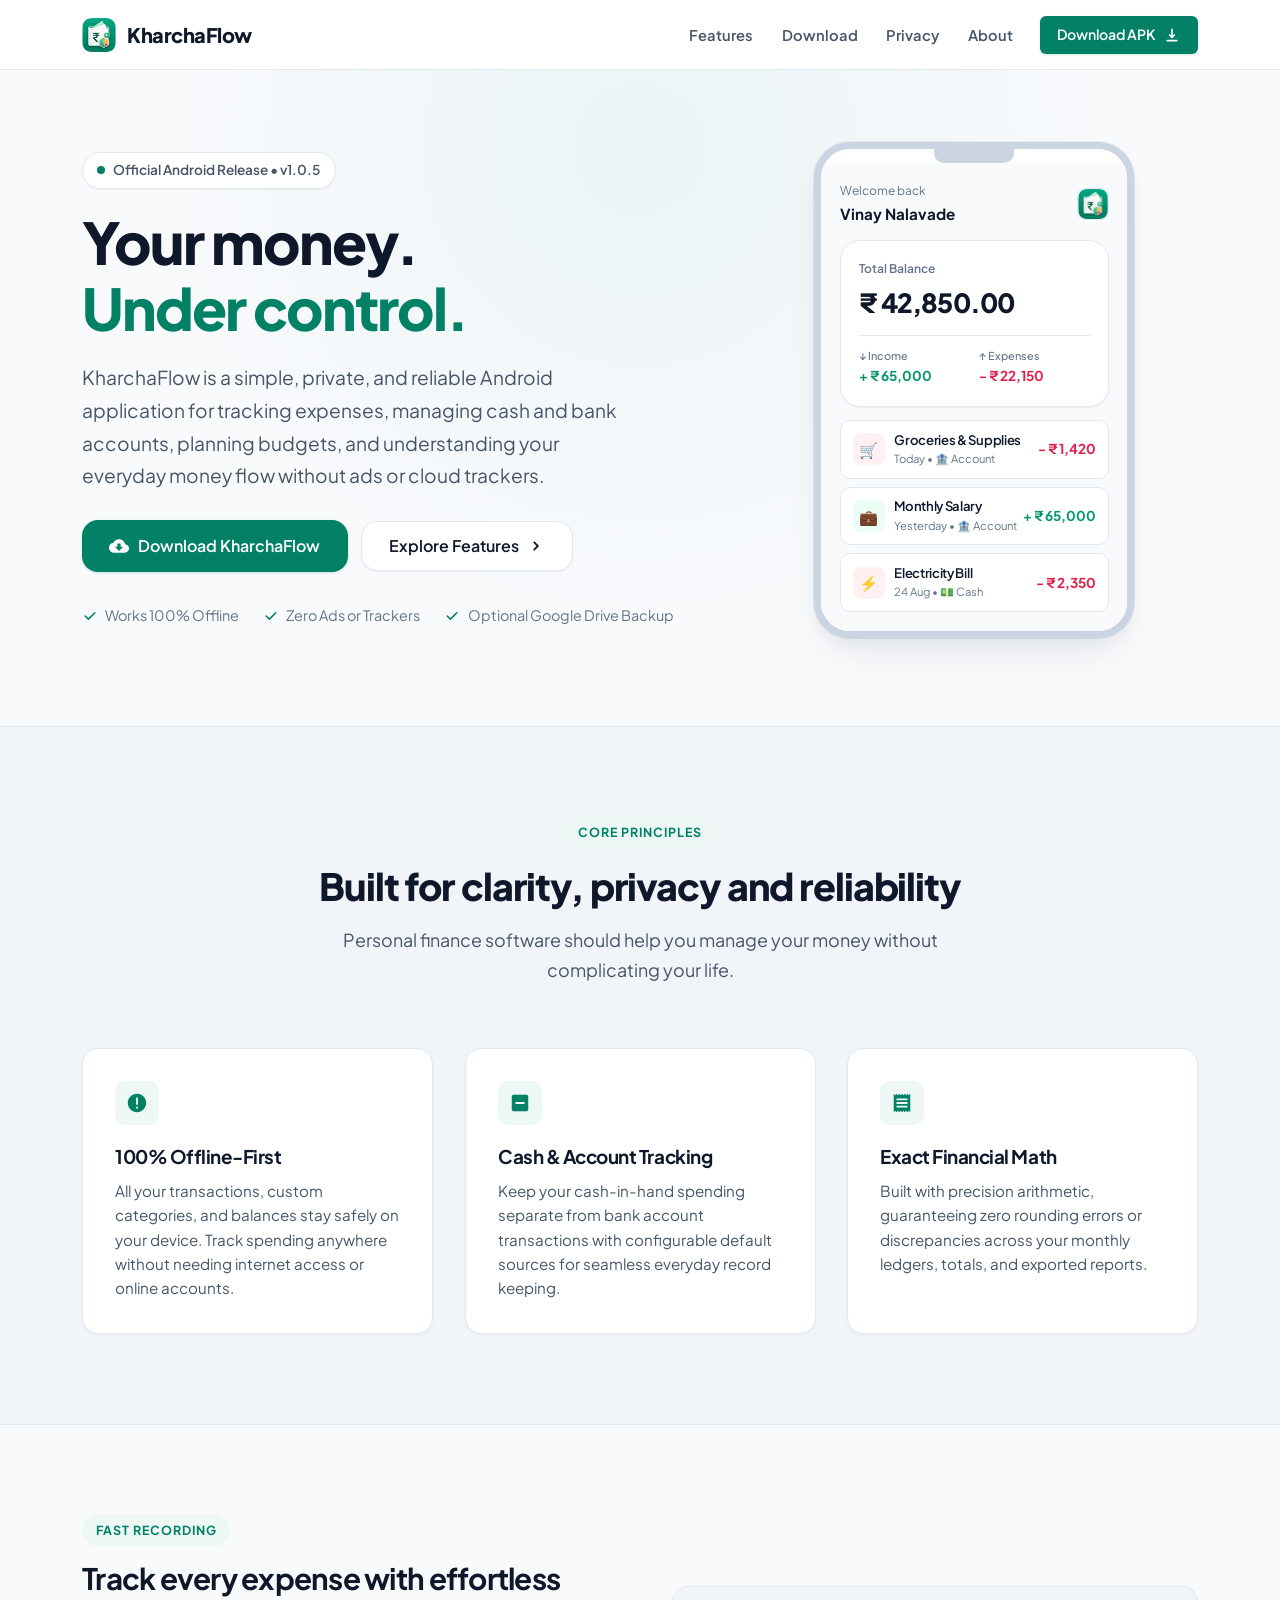
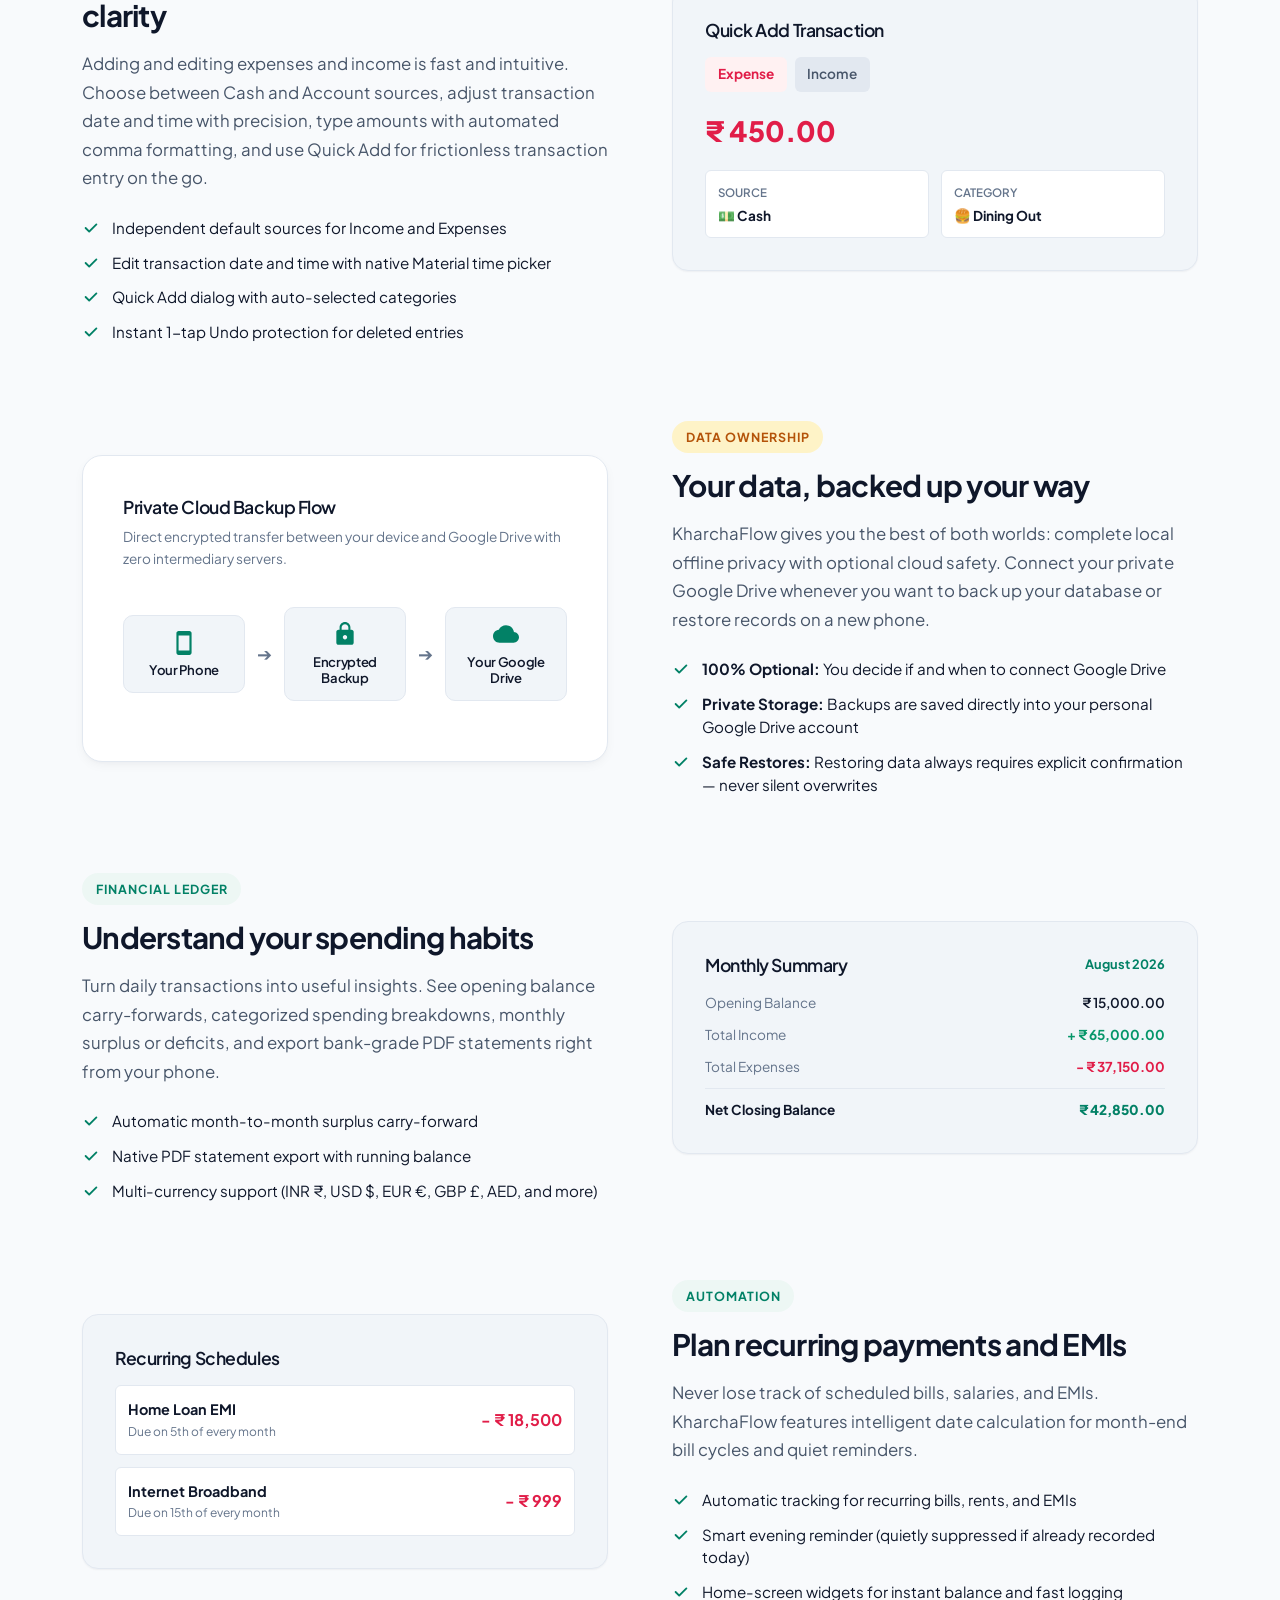
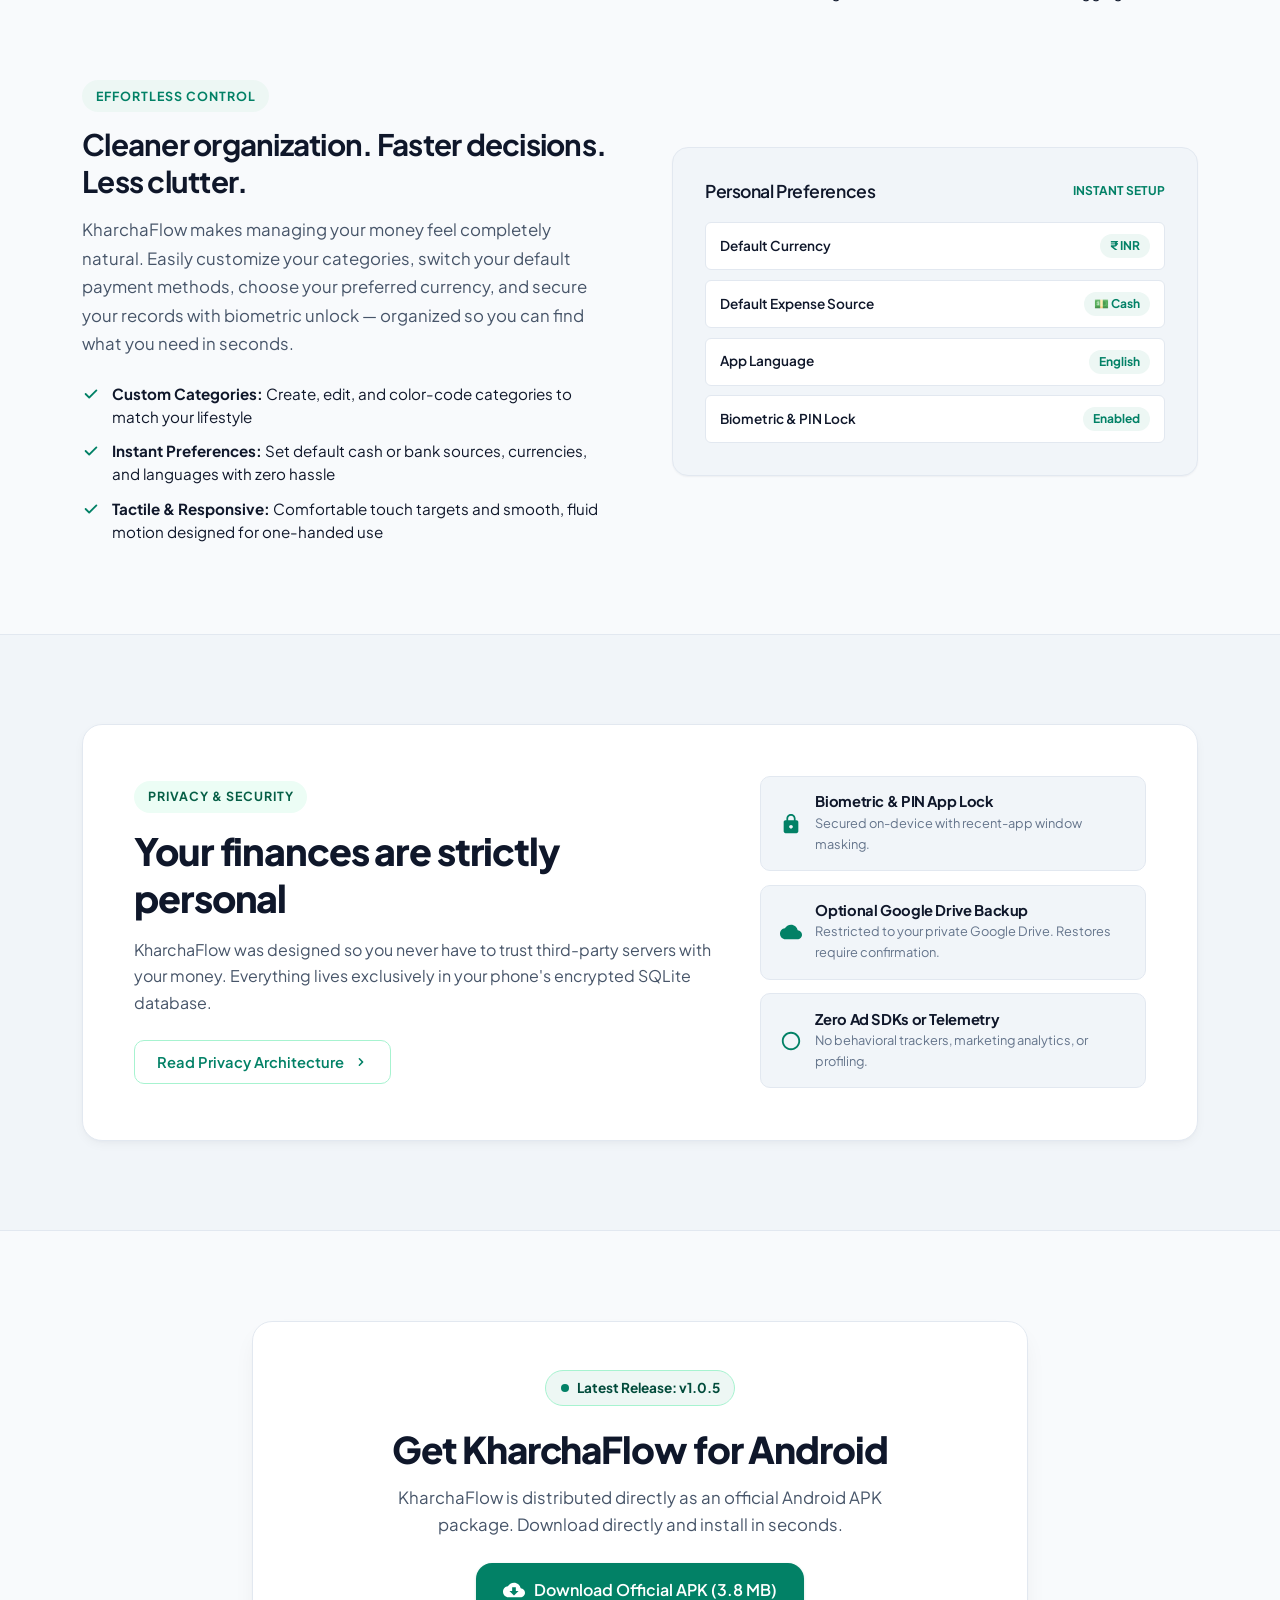
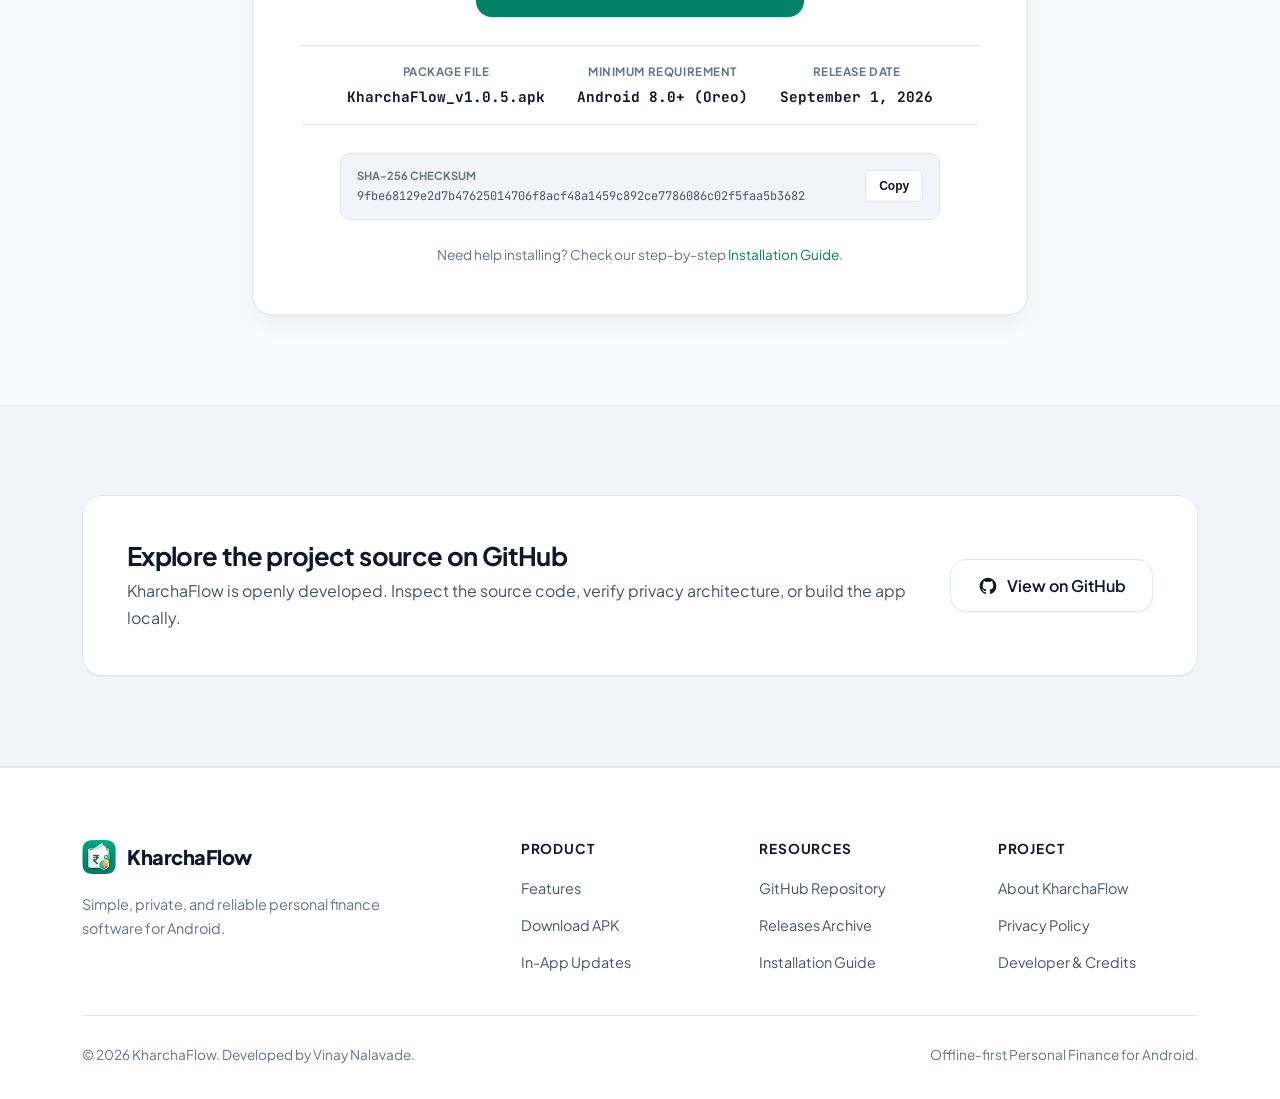
==== commit 9f117183: "feat(entry): allow editing transaction date and time and update release artifacts" ====
--- a/website/index.html
+++ b/website/index.html
@@ -218,12 +218,16 @@
             <span class="section-tag">Fast Recording</span>
             <h3>Track every expense with effortless clarity</h3>
             <p>
-              Adding expenses and income is fast and intuitive. Choose between Cash and Account sources, type amounts with automated comma formatting, and use Quick Add for frictionless transaction entry on the go.
+              Adding and editing expenses and income is fast and intuitive. Choose between Cash and Account sources, adjust transaction date and time with precision, type amounts with automated comma formatting, and use Quick Add for frictionless transaction entry on the go.
             </p>
             <ul class="feature-checklist">
               <li>
                 <svg viewBox="0 0 20 20"><path fill-rule="evenodd" d="M16.707 5.293a1 1 0 010 1.414l-8 8a1 1 0 01-1.414 0l-4-4a1 1 0 011.414-1.414L8 12.586l7.293-7.293a1 1 0 011.414 0z" clip-rule="evenodd"/></svg>
                 <span>Independent default sources for Income and Expenses</span>
+              </li>
+              <li>
+                <svg viewBox="0 0 20 20"><path fill-rule="evenodd" d="M16.707 5.293a1 1 0 010 1.414l-8 8a1 1 0 01-1.414 0l-4-4a1 1 0 011.414-1.414L8 12.586l7.293-7.293a1 1 0 011.414 0z" clip-rule="evenodd"/></svg>
+                <span>Edit transaction date and time with native Material time picker</span>
               </li>
               <li>
                 <svg viewBox="0 0 20 20"><path fill-rule="evenodd" d="M16.707 5.293a1 1 0 010 1.414l-8 8a1 1 0 01-1.414 0l-4-4a1 1 0 011.414-1.414L8 12.586l7.293-7.293a1 1 0 011.414 0z" clip-rule="evenodd"/></svg>
@@ -542,7 +546,7 @@
           <div class="checksum-box">
             <div>
               <div style="font-size: 0.7rem; text-transform: uppercase; color: var(--text-muted); font-weight: 700; margin-bottom: 2px;">SHA-256 Checksum</div>
-              <div class="checksum-code dynamic-sha256" id="apk-sha256">a54a332e95680ab703d9f461401000786d35066147e77e07ac78ee14134895e0</div>
+              <div class="checksum-code dynamic-sha256" id="apk-sha256">9fbe68129e2d7b47625014706f8acf48a1459c892ce7786086c02f5faa5b3682</div>
             </div>
             <button class="copy-btn" type="button" data-copy-target="#apk-sha256">Copy</button>
           </div>
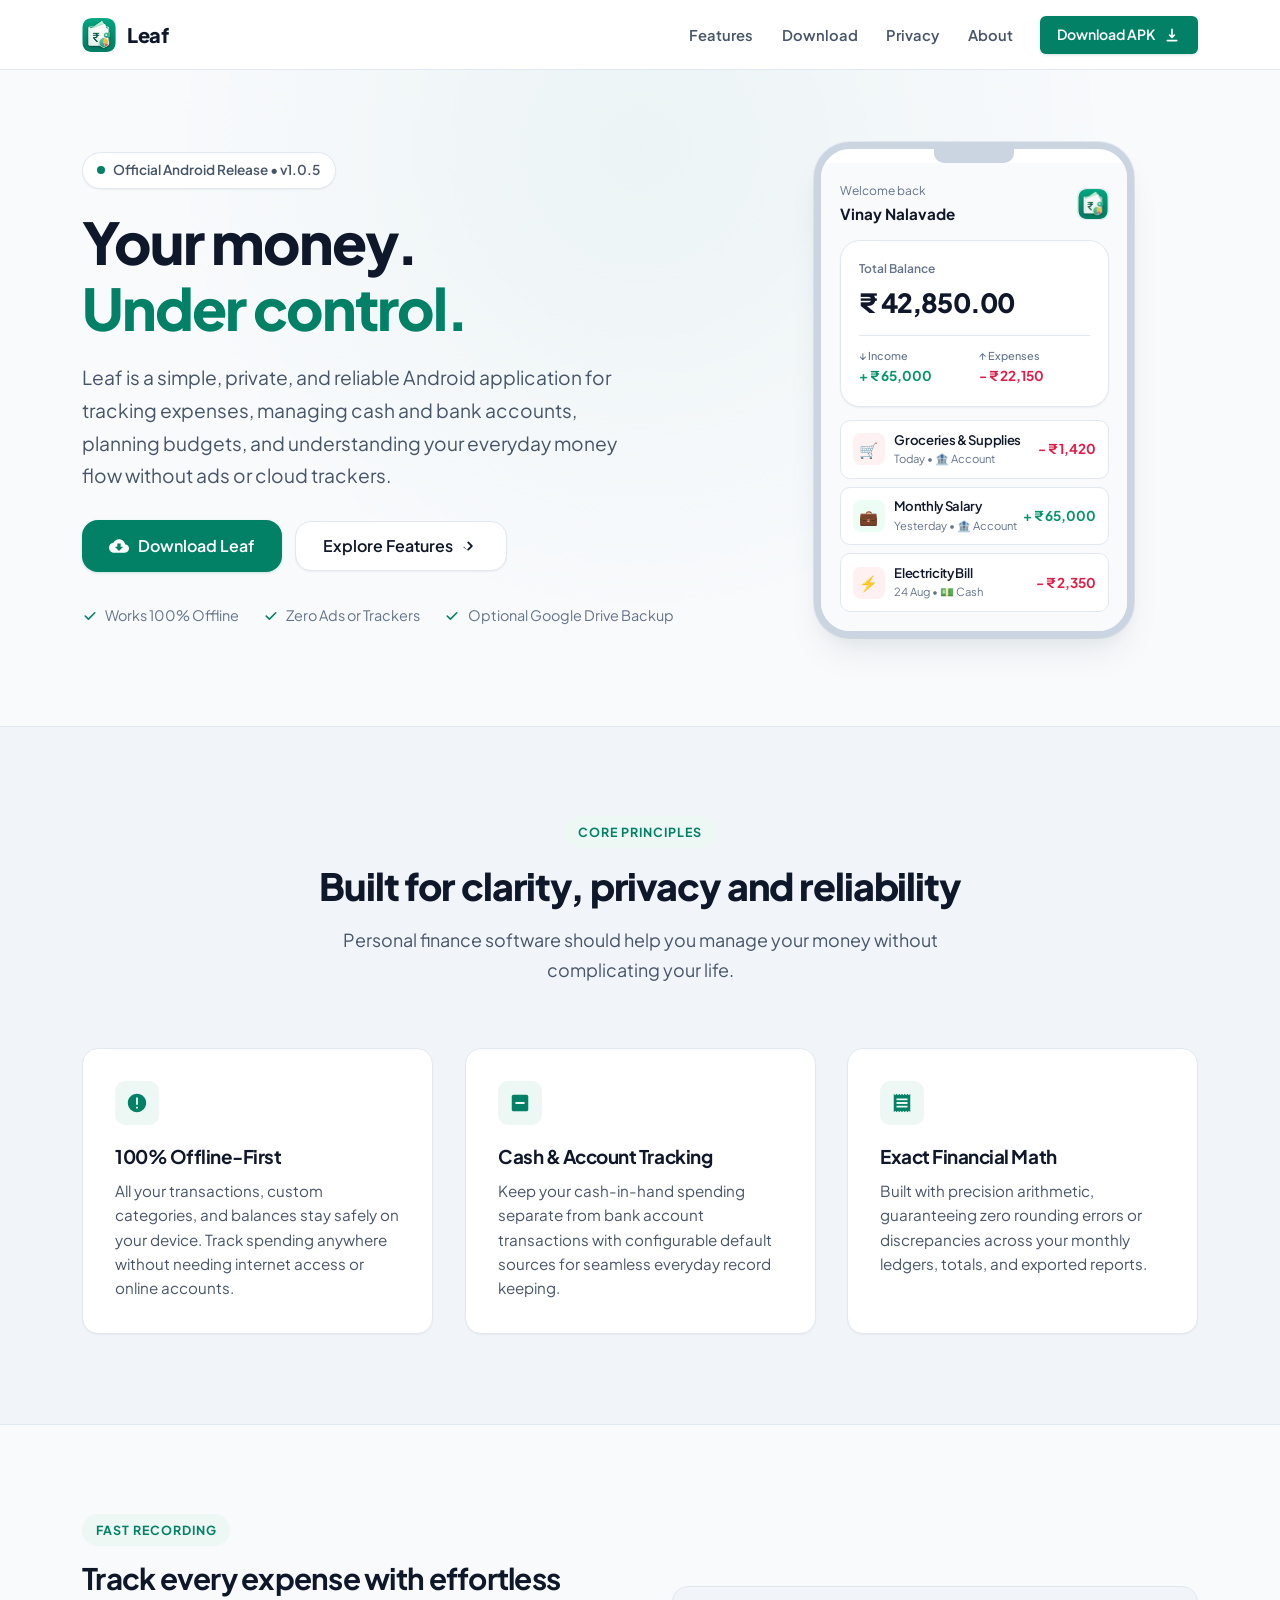
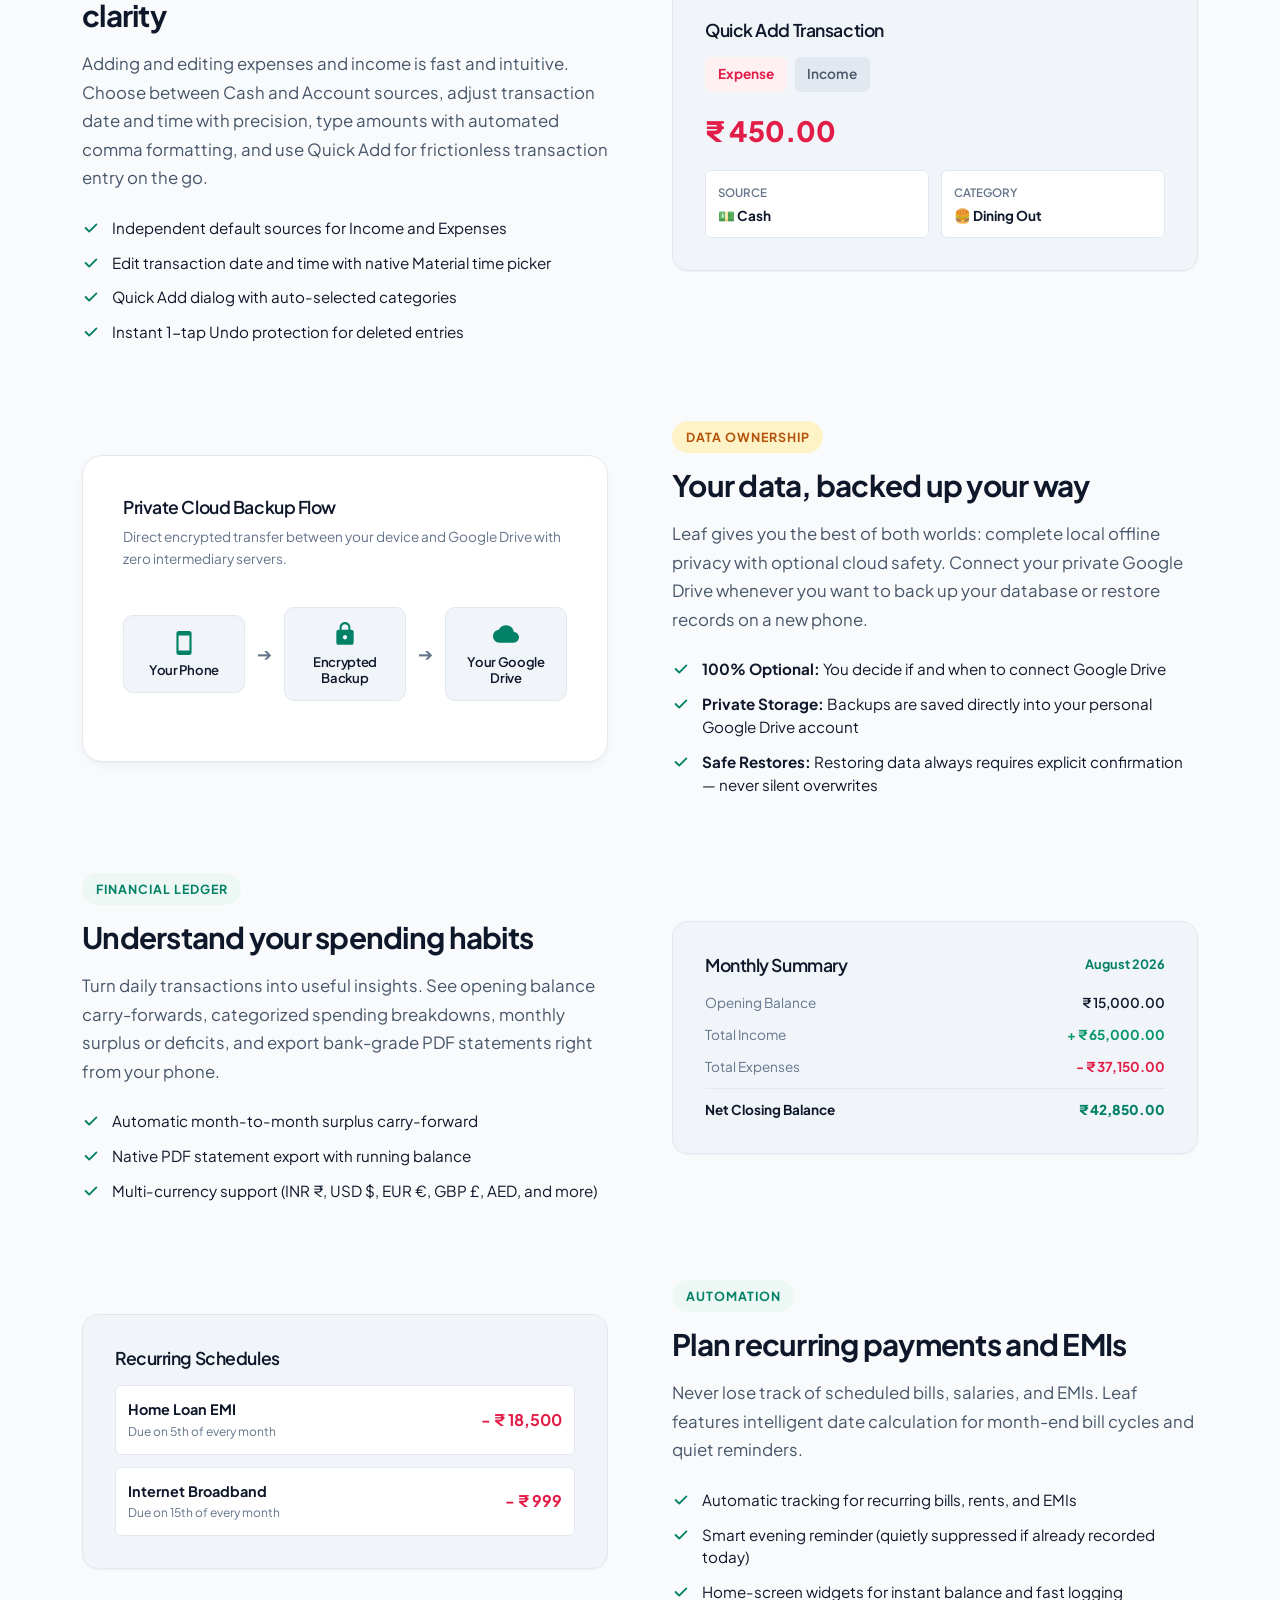
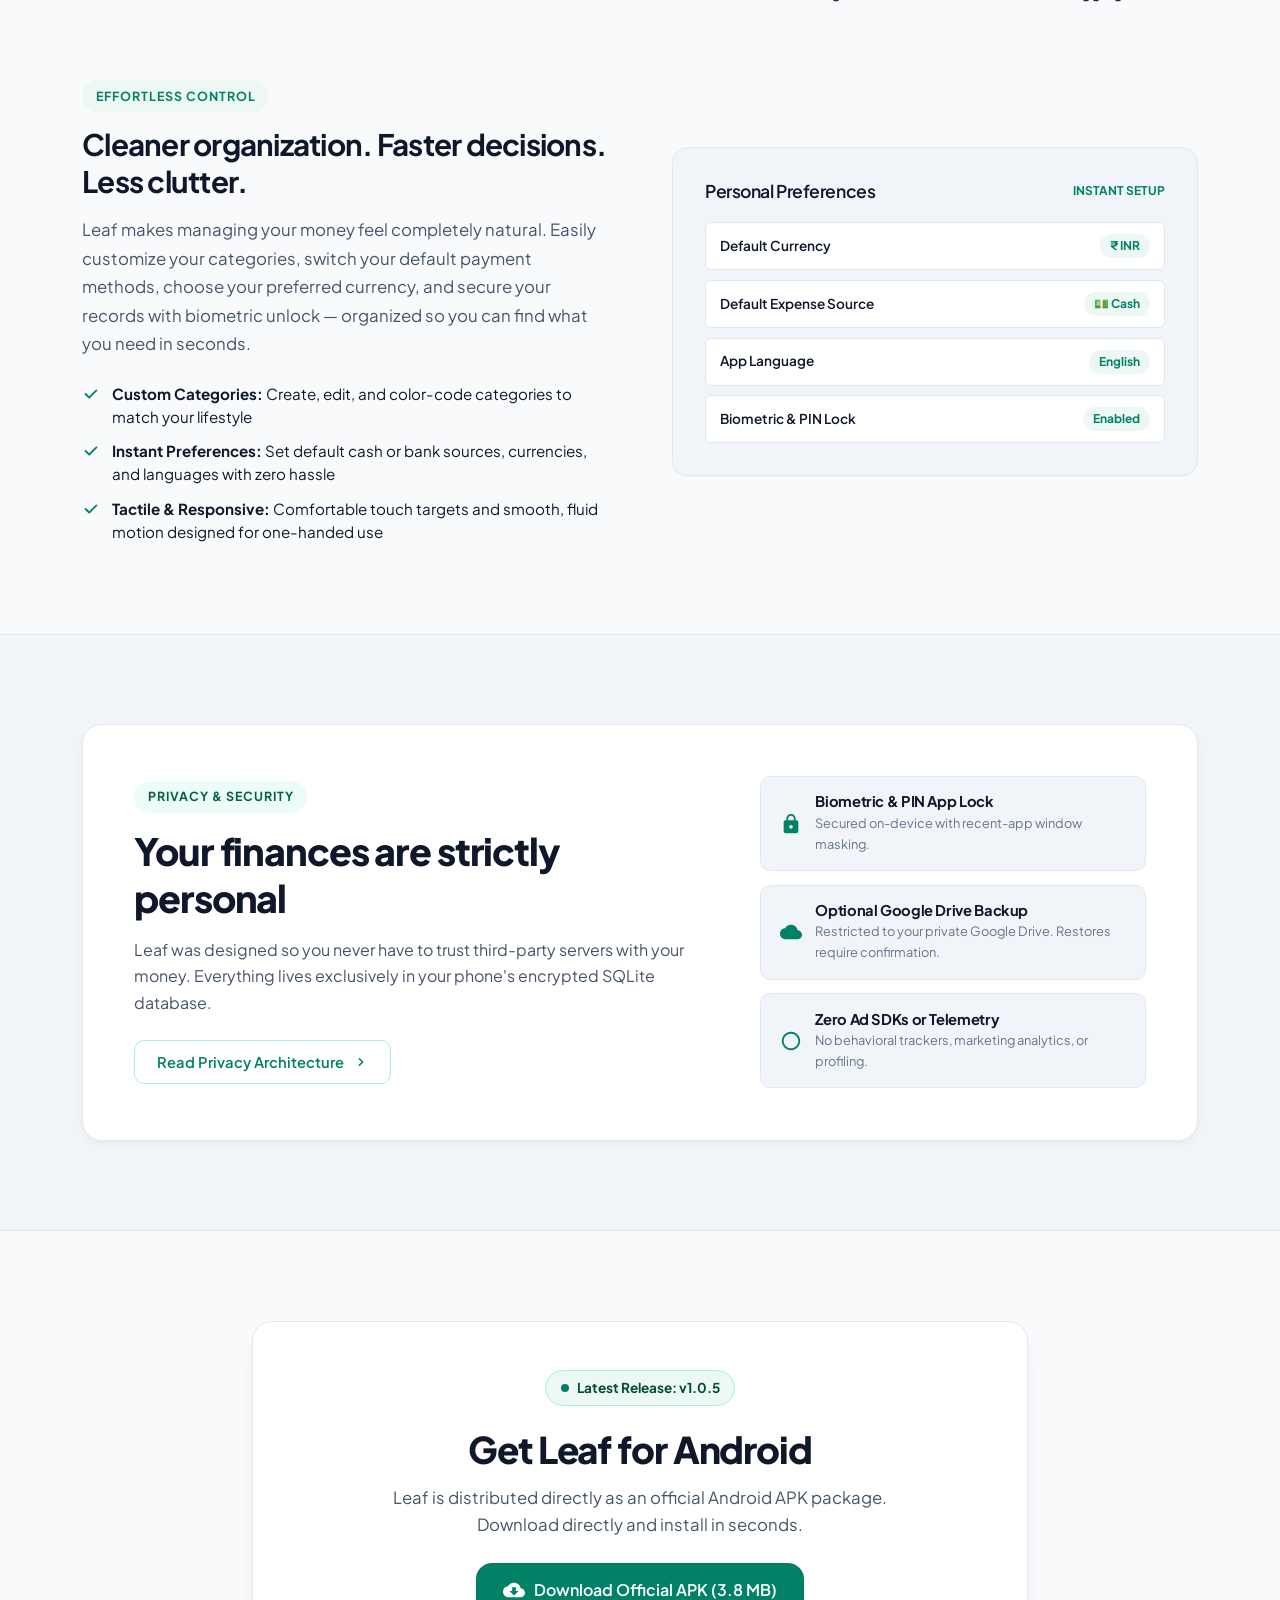
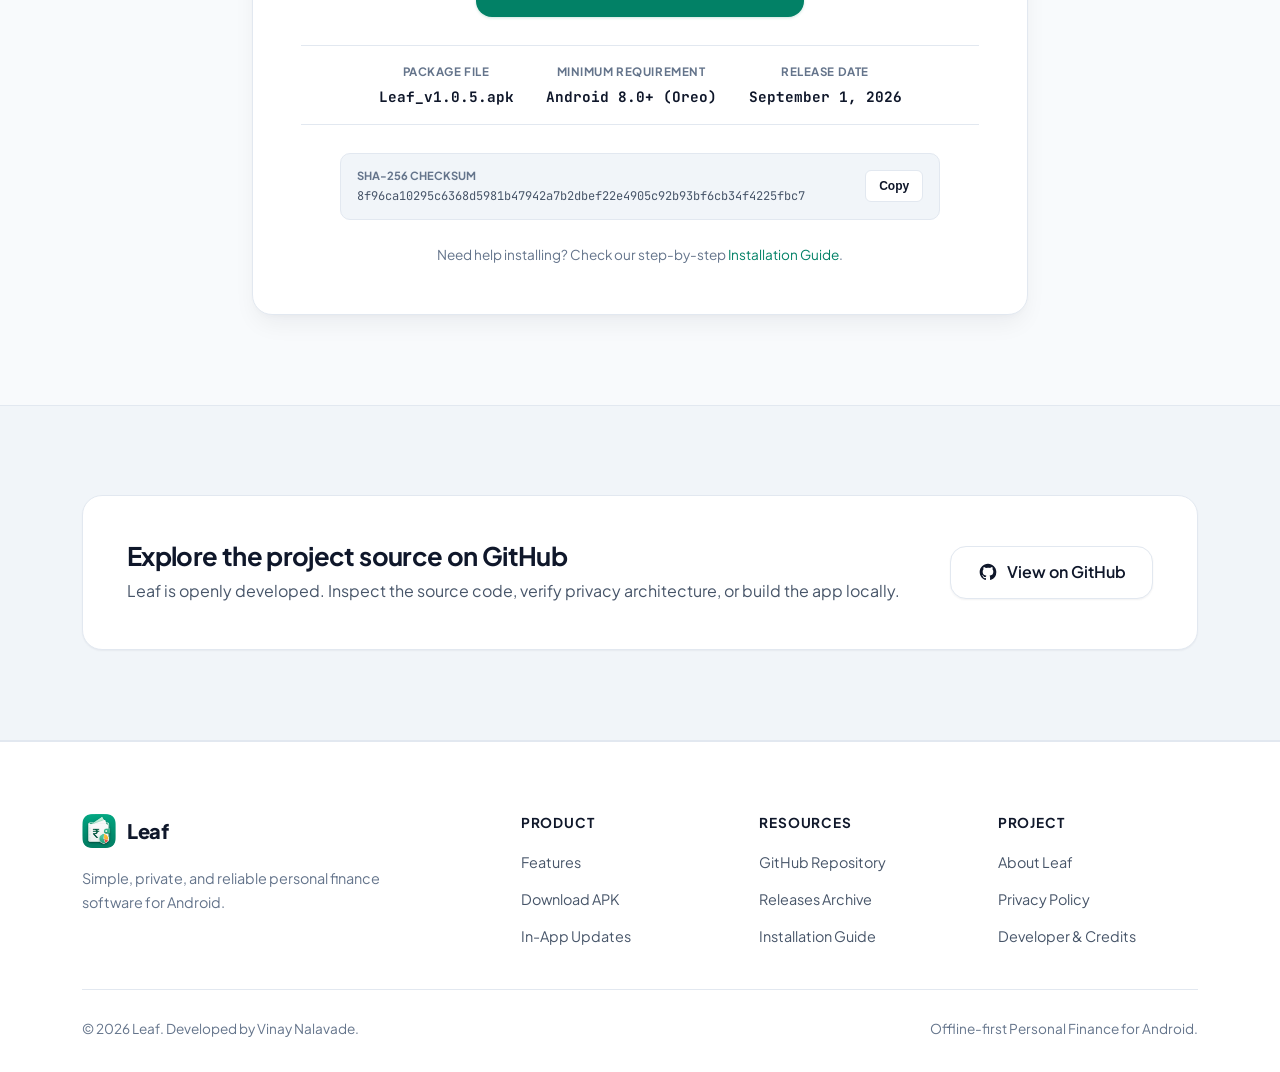
==== commit 3a0c7d2e: "chore: migrate brand from KharchaFlow to Leaf" ====
--- a/website/index.html
+++ b/website/index.html
@@ -3,21 +3,21 @@
 <head>
   <meta charset="UTF-8">
   <meta name="viewport" content="width=device-width, initial-scale=1.0">
-  <title>KharchaFlow — Simple, Private Personal Finance for Android</title>
-  <meta name="description" content="KharchaFlow is a private, reliable Android personal finance app for tracking expenses, managing cash and bank accounts, scheduling EMIs, and keeping your money organized.">
-  <meta name="keywords" content="KharchaFlow, Android expense tracker, offline personal finance, money manager, budgeting app, offline finance, private expense manager, Google Drive backup">
+  <title>Leaf — Simple, Private Personal Finance for Android</title>
+  <meta name="description" content="Leaf is a private, reliable Android personal finance app for tracking expenses, managing cash and bank accounts, scheduling EMIs, and keeping your money organized.">
+  <meta name="keywords" content="Leaf, Android expense tracker, offline personal finance, money manager, budgeting app, offline finance, private expense manager, Google Drive backup">
   <meta name="author" content="Vinay Nalavade">
 
   <!-- Open Graph / Facebook -->
   <meta property="og:type" content="website">
-  <meta property="og:url" content="https://vinaynalavade.github.io/KharchaFlow/">
-  <meta property="og:title" content="KharchaFlow — Simple, Private Personal Finance for Android">
+  <meta property="og:url" content="https://vinaynalavade.github.io/Leaf/">
+  <meta property="og:title" content="Leaf — Simple, Private Personal Finance for Android">
   <meta property="og:description" content="Track expenses, manage income, and stay in control of your finances. 100% offline-first, zero ads, optional Google Drive backup.">
   <meta property="og:image" content="assets/images/logo.png">
 
   <!-- Twitter Card -->
   <meta name="twitter:card" content="summary">
-  <meta name="twitter:title" content="KharchaFlow — Simple, Private Personal Finance for Android">
+  <meta name="twitter:title" content="Leaf — Simple, Private Personal Finance for Android">
   <meta name="twitter:description" content="Track expenses, manage income, and stay in control of your finances. 100% offline-first, zero ads, optional Google Drive backup.">
   <meta name="twitter:image" content="assets/images/logo.png">
 
@@ -34,9 +34,9 @@
   <!-- Top Sticky Navigation Header -->
   <header class="header">
     <div class="container header-inner">
-      <a href="index.html" class="logo" aria-label="KharchaFlow Home">
-        <img src="assets/images/logo.png" alt="KharchaFlow Logo" class="logo-img" width="34" height="34">
-        <span>KharchaFlow</span>
+      <a href="index.html" class="logo" aria-label="Leaf Home">
+        <img src="assets/images/logo.png" alt="Leaf Logo" class="logo-img" width="34" height="34">
+        <span>Leaf</span>
       </a>
 
       <nav class="nav" id="main-nav" aria-label="Primary Navigation">
@@ -46,7 +46,7 @@
           <li><a href="privacy.html" class="nav-link">Privacy</a></li>
           <li><a href="about.html" class="nav-link">About</a></li>
         </ul>
-        <a href="https://github.com/vinaynalavade/KharchaFlow/releases/download/v1.0.5/KharchaFlow_v1.0.5.apk" class="btn btn-primary btn-sm dynamic-download-link" download>
+        <a href="https://github.com/vinaynalavade/Leaf/releases/download/v1.0.5/Leaf_v1.0.5.apk" class="btn btn-primary btn-sm dynamic-download-link" download>
           <span>Download APK</span>
           <svg viewBox="0 0 20 20" width="16" height="16" fill="currentColor"><path fill-rule="evenodd" d="M3 17a1 1 0 011-1h12a1 1 0 110 2H4a1 1 0 01-1-1zm3.293-7.707a1 1 0 011.414 0L9 10.586V3a1 1 0 112 0v7.586l1.293-1.293a1 1 0 111.414 1.414l-3 3a1 1 0 01-1.414 0l-3-3a1 1 0 010-1.414z" clip-rule="evenodd"/></svg>
         </a>
@@ -70,16 +70,16 @@
             </div>
             <h1 class="hero-title">Your money.<br><span>Under control.</span></h1>
             <p class="hero-lead">
-              KharchaFlow is a simple, private, and reliable Android application for tracking expenses, managing cash and bank accounts, planning budgets, and understanding your everyday money flow without ads or cloud trackers.
+              Leaf is a simple, private, and reliable Android application for tracking expenses, managing cash and bank accounts, planning budgets, and understanding your everyday money flow without ads or cloud trackers.
             </p>
             <div class="hero-cta">
-              <a href="https://github.com/vinaynalavade/KharchaFlow/releases/download/v1.0.5/KharchaFlow_v1.0.5.apk" class="btn btn-primary btn-lg dynamic-download-link" download>
+              <a href="https://github.com/vinaynalavade/Leaf/releases/download/v1.0.5/Leaf_v1.0.5.apk" class="btn btn-primary btn-lg dynamic-download-link" download>
                 <svg viewBox="0 0 24 24" width="20" height="20" fill="currentColor"><path d="M19.35 10.04C18.67 6.59 15.64 4 12 4 9.11 4 6.6 5.64 5.35 8.04 2.34 8.36 0 10.91 0 14c0 3.31 2.69 6 6 6h13c2.76 0 5-2.24 5-5 0-2.64-2.05-4.78-4.65-4.96zM17 13l-5 5-5-5h3V9h4v4h3z"/></svg>
-                <span>Download KharchaFlow</span>
+                <span>Download Leaf</span>
               </a>
               <a href="features.html" class="btn btn-secondary btn-lg">
                 <span>Explore Features</span>
-                <svg viewBox="0 0 20 20" width="18" height="18" fill="currentColor"><path fill-rule="evenodd" d="M7.293 14.707a1 1 0 010-1.414L10.586 10 7.293 6.707a1 1 0 011.414-1.414l4 4a1 1 0 010 1.414l-4 4a1 1 0 01-1.414 0z" clip-rule="evenodd"/></svg>
+                <svg viewBox="0 0 20 20" width="18" height="18" fill="currentColor"><path fill-rule="evenodd" d="M7.293 14.707a1 1 0 010-1.414L10.586 10 7.293 6.707a1 1 0 011.414-1.414l4 4a1 1 0 010 1.414l-4 4a1 1 0 01-1.414 0l-4-4a1 1 0 01-1.414 0z" clip-rule="evenodd"/></svg>
               </a>
             </div>
             <ul class="hero-trust-list">
@@ -100,7 +100,7 @@
 
           <!-- Product Showcase / UI Mockup (Authentic to Android App) -->
           <div class="hero-visual">
-            <div class="phone-mockup" aria-label="KharchaFlow Android App Preview">
+            <div class="phone-mockup" aria-label="Leaf Android App Preview">
               <div class="phone-notch"></div>
               <div class="phone-screen">
                 <div class="mockup-appbar">
@@ -110,7 +110,7 @@
                   </div>
                   <!-- Official Logo in app bar -->
                   <div class="mockup-logo-badge">
-                    <img src="assets/images/logo.png" alt="KharchaFlow App Logo" class="mockup-logo-img" width="32" height="32">
+                    <img src="assets/images/logo.png" alt="Leaf App Logo" class="mockup-logo-img" width="32" height="32">
                   </div>
                 </div>
 
@@ -172,7 +172,7 @@
       </div>
     </section>
 
-    <!-- Core Pillars / Why KharchaFlow -->
+    <!-- Core Pillars / Why Leaf -->
     <section class="section section-muted">
       <div class="container">
         <div class="section-header">
@@ -267,7 +267,7 @@
             <span class="section-tag gold">Data Ownership</span>
             <h3>Your data, backed up your way</h3>
             <p>
-              KharchaFlow gives you the best of both worlds: complete local offline privacy with optional cloud safety. Connect your private Google Drive whenever you want to back up your database or restore records on a new phone.
+              Leaf gives you the best of both worlds: complete local offline privacy with optional cloud safety. Connect your private Google Drive whenever you want to back up your database or restore records on a new phone.
             </p>
             <ul class="feature-checklist">
               <li>
@@ -366,7 +366,7 @@
             <span class="section-tag">Automation</span>
             <h3>Plan recurring payments and EMIs</h3>
             <p>
-              Never lose track of scheduled bills, salaries, and EMIs. KharchaFlow features intelligent date calculation for month-end bill cycles and quiet reminders.
+              Never lose track of scheduled bills, salaries, and EMIs. Leaf features intelligent date calculation for month-end bill cycles and quiet reminders.
             </p>
             <ul class="feature-checklist">
               <li>
@@ -412,7 +412,7 @@
             <span class="section-tag">Effortless Control</span>
             <h3>Cleaner organization. Faster decisions. Less clutter.</h3>
             <p>
-              KharchaFlow makes managing your money feel completely natural. Easily customize your categories, switch your default payment methods, choose your preferred currency, and secure your records with biometric unlock — organized so you can find what you need in seconds.
+              Leaf makes managing your money feel completely natural. Easily customize your categories, switch your default payment methods, choose your preferred currency, and secure your records with biometric unlock — organized so you can find what you need in seconds.
             </p>
             <ul class="feature-checklist">
               <li>
@@ -469,7 +469,7 @@
               <span class="section-tag" style="background: var(--income-bg); color: var(--income-text);">Privacy & Security</span>
               <h2 style="margin-bottom: 1rem;">Your finances are strictly personal</h2>
               <p style="margin-bottom: 1.5rem;">
-                KharchaFlow was designed so you never have to trust third-party servers with your money. Everything lives exclusively in your phone's encrypted SQLite database.
+                Leaf was designed so you never have to trust third-party servers with your money. Everything lives exclusively in your phone's encrypted SQLite database.
               </p>
               <a href="privacy.html" class="btn btn-outline">
                 <span>Read Privacy Architecture</span>
@@ -516,13 +516,13 @@
             <span>Latest Release: <strong class="dynamic-version">v1.0.5</strong></span>
           </span>
 
-          <h2 style="font-size: clamp(1.85rem, 4vw, 2.3rem); margin-bottom: 0.75rem;">Get KharchaFlow for Android</h2>
+          <h2 style="font-size: clamp(1.85rem, 4vw, 2.3rem); margin-bottom: 0.75rem;">Get Leaf for Android</h2>
           <p style="font-size: clamp(0.95rem, 1.8vw, 1.05rem); color: var(--text-secondary); max-width: 540px; margin: 0 auto 1.5rem;">
-            KharchaFlow is distributed directly as an official Android APK package. Download directly and install in seconds.
+            Leaf is distributed directly as an official Android APK package. Download directly and install in seconds.
           </p>
 
           <div>
-            <a href="https://github.com/vinaynalavade/KharchaFlow/releases/download/v1.0.5/KharchaFlow_v1.0.5.apk" class="btn btn-primary btn-lg dynamic-download-link" download>
+            <a href="https://github.com/vinaynalavade/Leaf/releases/download/v1.0.5/Leaf_v1.0.5.apk" class="btn btn-primary btn-lg dynamic-download-link" download>
               <svg viewBox="0 0 24 24" width="22" height="22" fill="currentColor"><path d="M19.35 10.04C18.67 6.59 15.64 4 12 4 9.11 4 6.6 5.64 5.35 8.04 2.34 8.36 0 10.91 0 14c0 3.31 2.69 6 6 6h13c2.76 0 5-2.24 5-5 0-2.64-2.05-4.78-4.65-4.96zM17 13l-5 5-5-5h3V9h4v4h3z"/></svg>
               <span>Download Official APK (<span class="dynamic-apk-size">3.9 MB</span>)</span>
             </a>
@@ -531,7 +531,7 @@
           <div class="download-meta">
             <div class="download-meta-item">
               <span class="download-meta-label">Package File</span>
-              <span class="download-meta-val dynamic-filename">KharchaFlow_v1.0.5.apk</span>
+              <span class="download-meta-val dynamic-filename">Leaf_v1.0.5.apk</span>
             </div>
             <div class="download-meta-item">
               <span class="download-meta-label">Minimum Requirement</span>
@@ -546,7 +546,7 @@
           <div class="checksum-box">
             <div>
               <div style="font-size: 0.7rem; text-transform: uppercase; color: var(--text-muted); font-weight: 700; margin-bottom: 2px;">SHA-256 Checksum</div>
-              <div class="checksum-code dynamic-sha256" id="apk-sha256">9fbe68129e2d7b47625014706f8acf48a1459c892ce7786086c02f5faa5b3682</div>
+              <div class="checksum-code dynamic-sha256" id="apk-sha256">8f96ca10295c6368d5981b47942a7b2dbef22e4905c92b93bf6cb34f4225fbc7</div>
             </div>
             <button class="copy-btn" type="button" data-copy-target="#apk-sha256">Copy</button>
           </div>
@@ -564,9 +564,9 @@
         <div class="github-banner">
           <div class="github-banner-content">
             <h3>Explore the project source on GitHub</h3>
-            <p>KharchaFlow is openly developed. Inspect the source code, verify privacy architecture, or build the app locally.</p>
-          </div>
-          <a href="https://github.com/vinaynalavade/KharchaFlow" target="_blank" rel="noopener noreferrer" class="btn btn-secondary btn-lg">
+            <p>Leaf is openly developed. Inspect the source code, verify privacy architecture, or build the app locally.</p>
+          </div>
+          <a href="https://github.com/vinaynalavade/Leaf" target="_blank" rel="noopener noreferrer" class="btn btn-secondary btn-lg">
             <svg viewBox="0 0 24 24" width="20" height="20" fill="currentColor"><path fill-rule="evenodd" d="M12 2C6.477 2 2 6.484 2 12.017c0 4.425 2.865 8.18 6.839 9.504.5.092.682-.217.682-.483 0-.237-.008-.868-.013-1.703-2.782.605-3.369-1.343-3.369-1.343-.454-1.158-1.11-1.466-1.11-1.466-.908-.62.069-.608.069-.608 1.003.07 1.53 1.032 1.53 1.032.892 1.53 2.341 1.088 2.91.832.092-.647.35-1.088.636-1.338-2.22-.253-4.555-1.113-4.555-4.951 0-1.093.39-1.988 1.029-2.688-.103-.253-.446-1.272.098-2.65 0 0 .84-.27 2.75 1.026A9.564 9.564 0 0112 6.844c.85.004 1.705.115 2.504.337 1.909-1.296 2.747-1.027 2.747-1.027.546 1.379.202 2.398.1 2.651.64.7 1.028 1.595 1.028 2.688 0 3.848-2.339 4.695-4.566 4.943.359.309.678.92.678 1.855 0 1.338-.012 2.419-.012 2.747 0 .268.18.58.688.482A10.019 10.019 0 0022 12.017C22 6.484 17.522 2 12 2z" clip-rule="evenodd"/></svg>
             <span>View on GitHub</span>
           </a>
@@ -581,8 +581,8 @@
       <div class="footer-grid">
         <div class="footer-brand">
           <a href="index.html" class="logo">
-            <img src="assets/images/logo.png" alt="KharchaFlow Logo" class="logo-img" width="32" height="32">
-            <span>KharchaFlow</span>
+            <img src="assets/images/logo.png" alt="Leaf Logo" class="logo-img" width="32" height="32">
+            <span>Leaf</span>
           </a>
           <p>Simple, private, and reliable personal finance software for Android.</p>
         </div>
@@ -599,8 +599,8 @@
         <div class="footer-col">
           <h5>Resources</h5>
           <ul class="footer-links">
-            <li><a href="https://github.com/vinaynalavade/KharchaFlow" target="_blank" rel="noopener noreferrer">GitHub Repository</a></li>
-            <li><a href="https://github.com/vinaynalavade/KharchaFlow/releases" target="_blank" rel="noopener noreferrer">Releases Archive</a></li>
+            <li><a href="https://github.com/vinaynalavade/Leaf" target="_blank" rel="noopener noreferrer">GitHub Repository</a></li>
+            <li><a href="https://github.com/vinaynalavade/Leaf/releases" target="_blank" rel="noopener noreferrer">Releases Archive</a></li>
             <li><a href="download.html#install-guide">Installation Guide</a></li>
           </ul>
         </div>
@@ -608,7 +608,7 @@
         <div class="footer-col">
           <h5>Project</h5>
           <ul class="footer-links">
-            <li><a href="about.html">About KharchaFlow</a></li>
+            <li><a href="about.html">About Leaf</a></li>
             <li><a href="privacy.html">Privacy Policy</a></li>
             <li><a href="about.html#credits">Developer & Credits</a></li>
           </ul>
@@ -616,7 +616,7 @@
       </div>
 
       <div class="footer-bottom">
-        <div>© 2026 KharchaFlow. Developed by Vinay Nalavade.</div>
+        <div>© 2026 Leaf. Developed by Vinay Nalavade.</div>
         <div>Offline-first Personal Finance for Android.</div>
       </div>
     </div>
--- a/website/css/styles.css
+++ b/website/css/styles.css
@@ -1,6 +1,6 @@
 /* ==========================================================================
-   KharchaFlow Official Website — Visual Design System
-   Green Brand Identity (Derived from KharchaFlow Logo #028166), Slate Neutrals, Clean White Surfaces
+   Leaf Official Website — Visual Design System
+   Green Brand Identity (Derived from Leaf Brand #028166), Slate Neutrals, Clean White Surfaces
    ========================================================================== */
 
 /* --- Google Fonts Import --- */
@@ -8,8 +8,8 @@
 
 /* --- Root Design Tokens (Light / White Theme Only) --- */
 :root {
-  /* Brand Core Colors (KharchaFlow Logo Green System #028166) */
-  --primary: #028166;            /* KharchaFlow Logo Green - Primary Brand & CTA */
+  /* Brand Core Colors (Leaf Brand Green System #028166) */
+  --primary: #028166;            /* Leaf Brand Green - Primary Brand & CTA */
   --primary-hover: #026a54;      /* Darker Green - Hover State */
   --primary-active: #014d3d;     /* Deep Green - Active / Pressed State */
   --primary-light: #edf7f4;      /* Soft Green Tint - Containers / Badges */
@@ -492,7 +492,7 @@
 }
 
 .hero-title span {
-  color: var(--primary); /* KharchaFlow Logo Green */
+  color: var(--primary); /* Leaf Brand Green */
 }
 
 .hero-lead {
